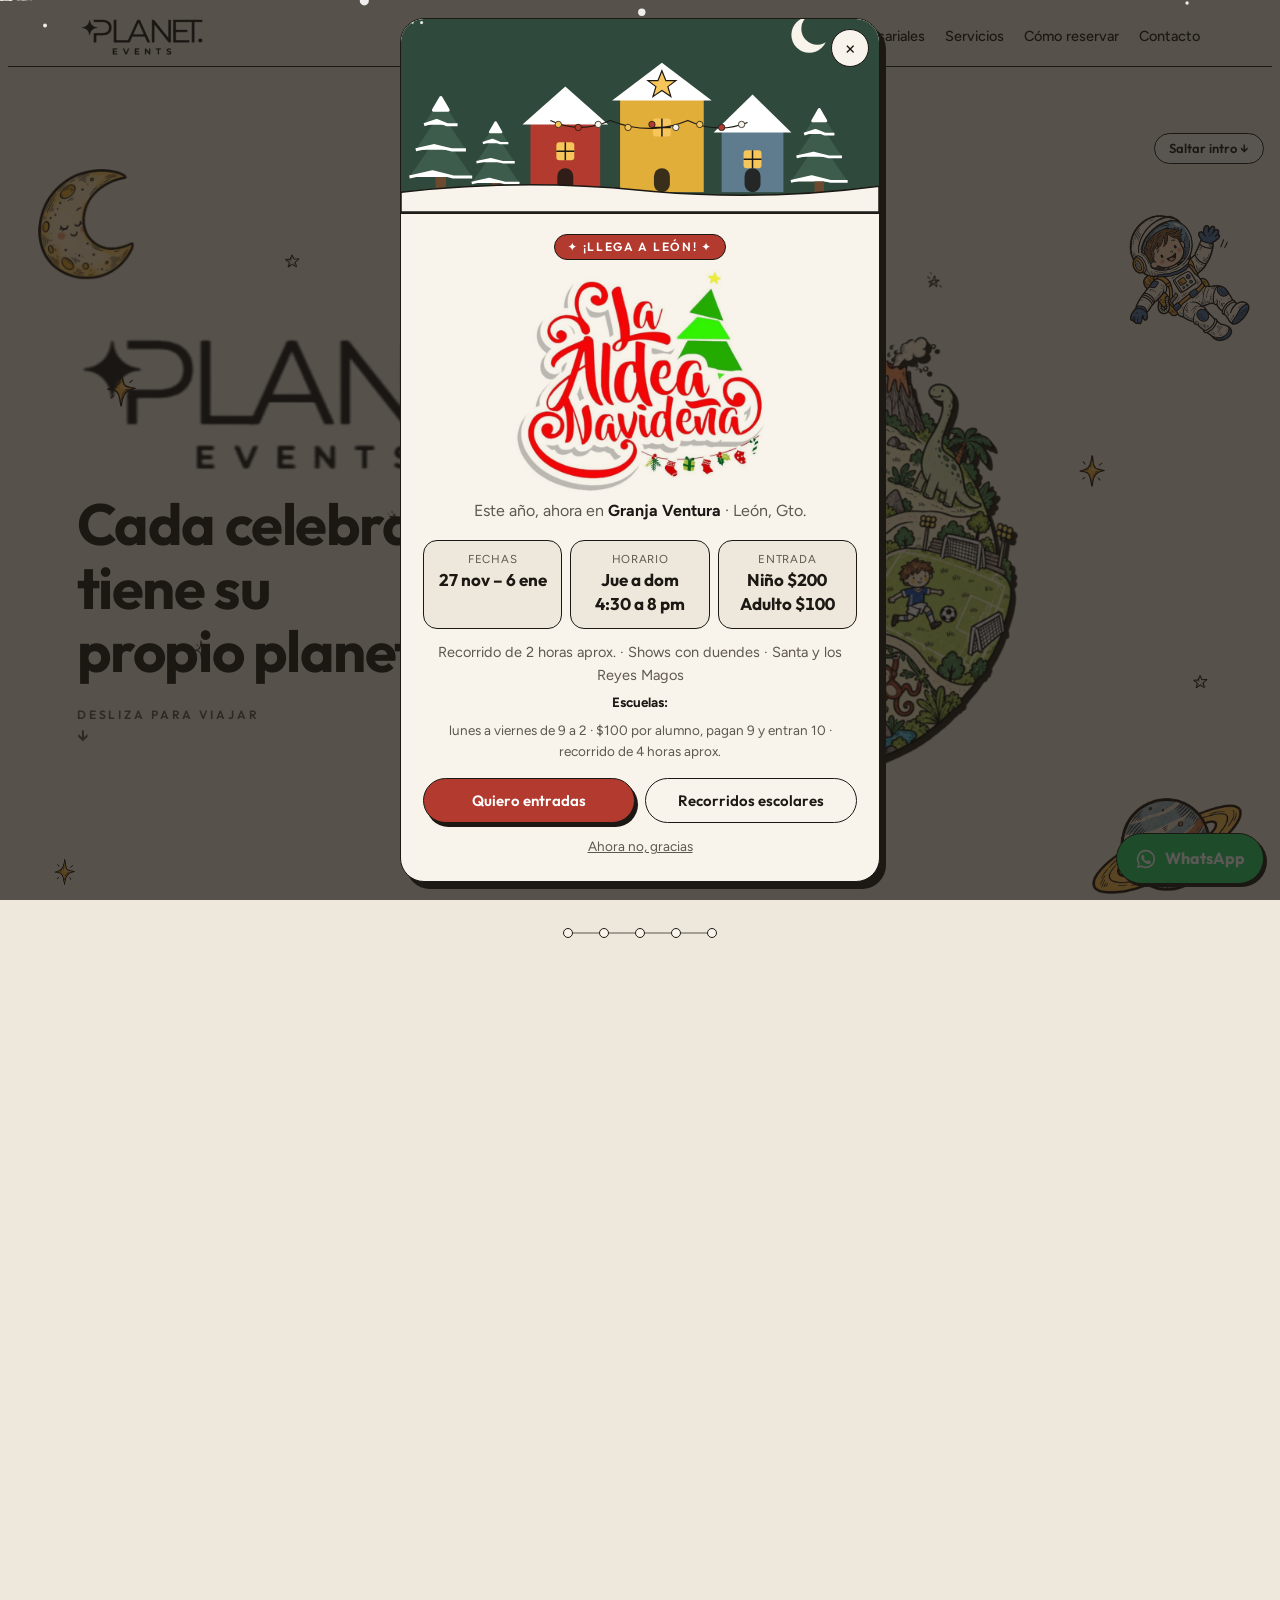
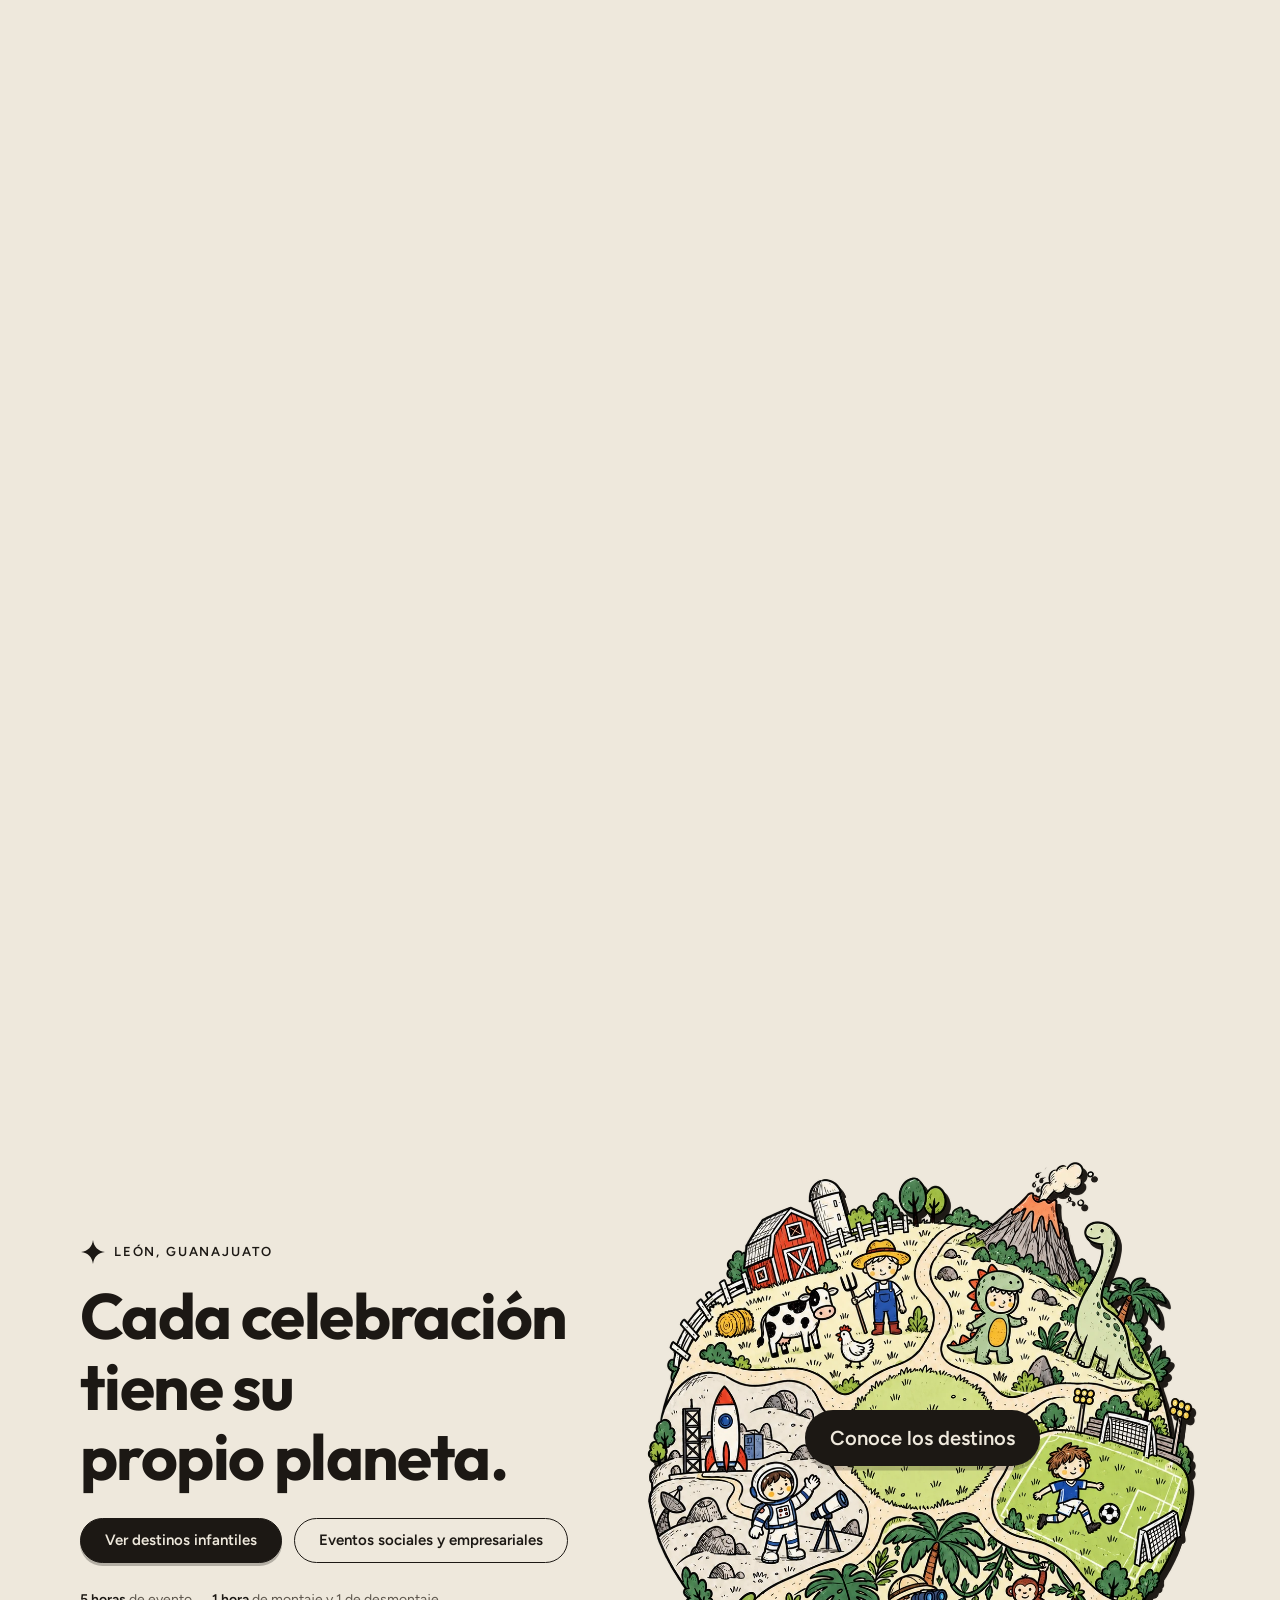
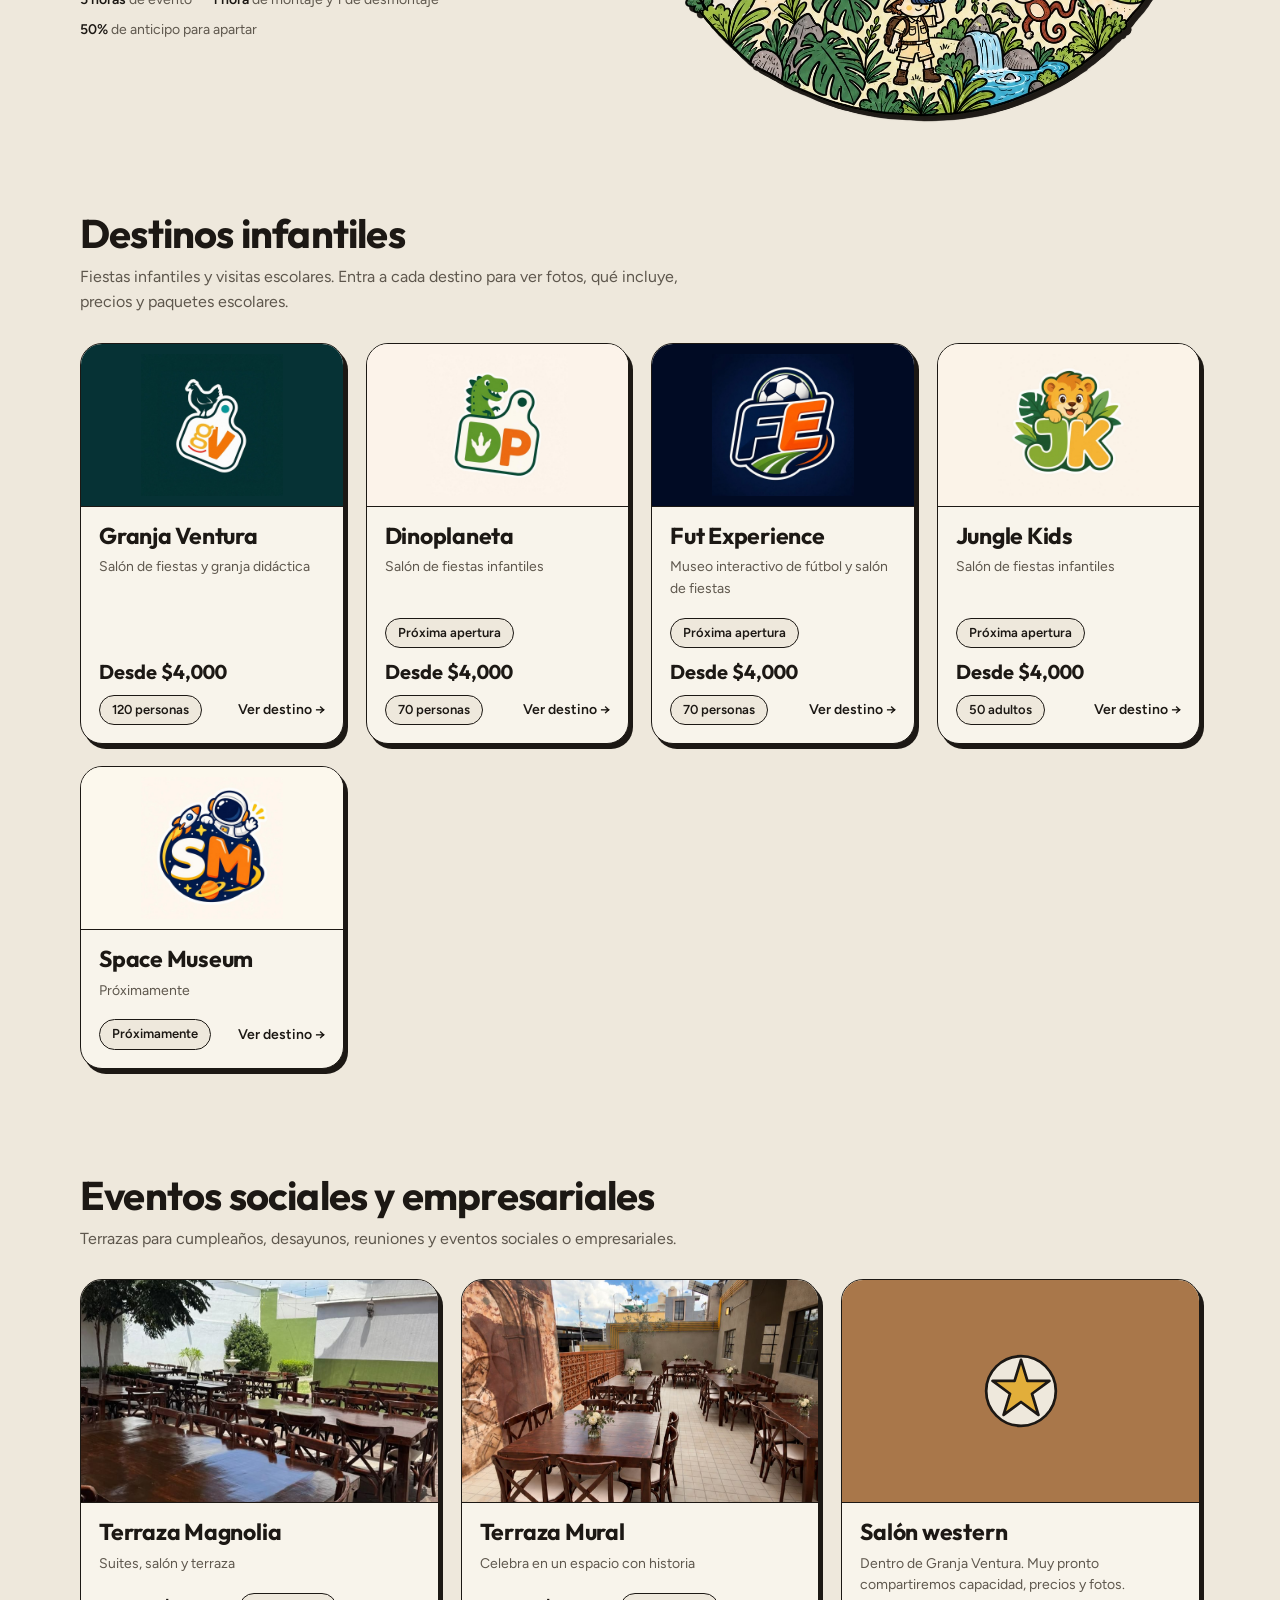
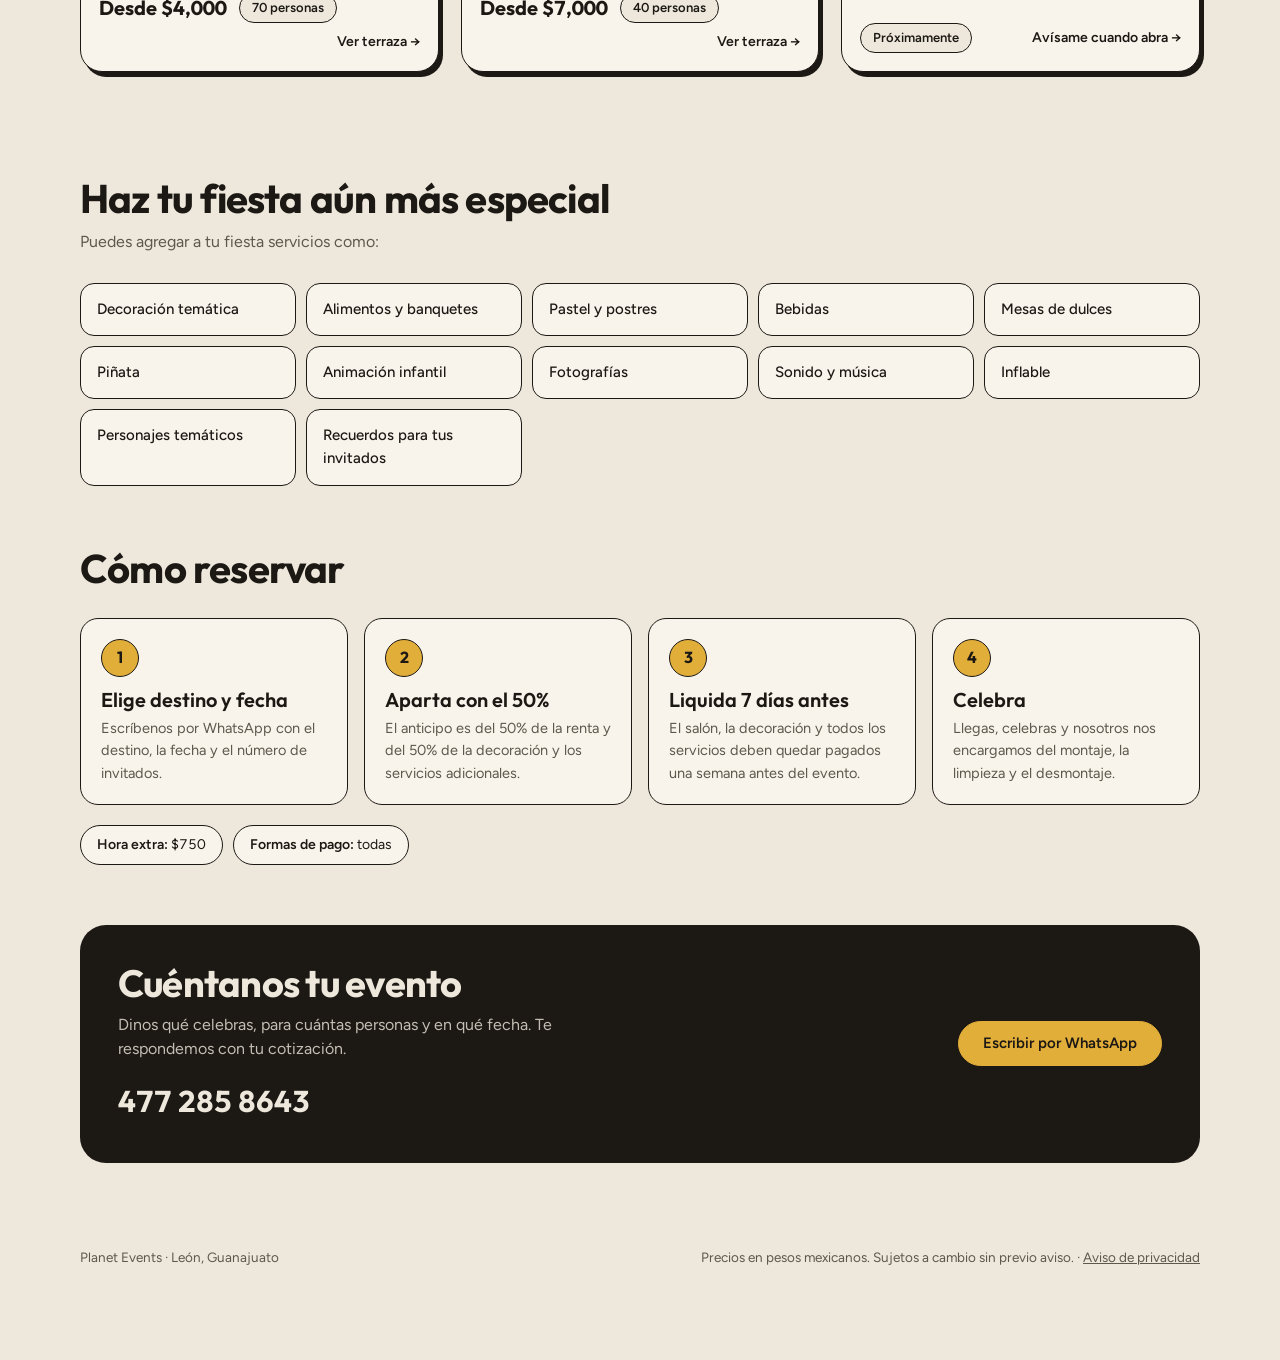
==== index.html @ 9b722d29 "Aldea Navideña: horario y precios para público en general (jue a dom 4:30 a 8 pm, niño $200, adulto " ====
<!doctype html>
<html lang="es">
<head>
<meta charset="utf-8">
<meta name="viewport" content="width=device-width, initial-scale=1">
<meta name="description" content="Salones de fiestas infantiles, granja didáctica y visitas escolares en León, Guanajuato. Granja Ventura y terrazas para eventos. Cotiza por WhatsApp.">
<title>Planet Events León | Fiestas infantiles, granja y visitas escolares</title>
<link rel="canonical" href="https://planeteventsleon.com/">
<link rel="icon" href="/assets/logos/gv-icon.jpg">
<meta property="og:type" content="website">
<meta property="og:title" content="Planet Events León | Fiestas infantiles y visitas escolares">
<meta property="og:description" content="Salones de fiestas infantiles, granja didáctica y terrazas para eventos en León, Guanajuato.">
<meta property="og:image" content="https://planeteventsleon.com/assets/planeta.jpg">
<meta property="og:url" content="https://planeteventsleon.com/">
<meta name="claude:viewport-fit-sides" content="cover">
<link rel="preconnect" href="https://fonts.googleapis.com">
<link rel="preconnect" href="https://fonts.gstatic.com" crossorigin>
<link rel="stylesheet" href="https://fonts.googleapis.com/css2?family=Outfit:wght@500;600;700&family=Figtree:wght@400;500;600&display=swap">
<link rel="stylesheet" href="/assets/sitio.css">
<link rel="stylesheet" href="/assets/aldea.css?v=20261109">
<link rel="stylesheet" href="/assets/intro.css">
<link rel="preload" as="image" href="/assets/intro/planeta.webp">

</head>
<body>
<header class="top">
  <div class="wrap top-in">
    <a class="brand" href="#inicio" aria-label="Planet Events, inicio"><img src="assets/logo.png" alt="Planet Events"></a>
    <nav aria-label="Secciones">
      <a href="#inicio">Inicio</a>
      <a href="#infantiles">Destinos infantiles</a>
      <a href="#adultos">Eventos sociales y empresariales</a>
      <a href="#servicios">Servicios</a>
      <a href="#reservar">Cómo reservar</a>
      <a href="#contacto">Contacto</a>
    </nav>
  </div>
</header>

<!-- ============ INICIO ============ -->
<div id="home" class="wrap">
  <!-- Intro animada (se arma con assets/intro.js) -->
  <section class="pintro" id="pintro" aria-label="Destinos de Planet Events"></section>

  <div class="hero" id="inicio">
    <div>
      <p class="eyebrow">
        <svg class="spark" viewBox="0 0 24 24" aria-hidden="true"><path d="M12 1 C12.9 7.5 16.5 11.1 23 12 C16.5 12.9 12.9 16.5 12 23 C11.1 16.5 7.5 12.9 1 12 C7.5 11.1 11.1 7.5 12 1Z" style="fill:var(--ink)"/></svg>
        León, Guanajuato
      </p>
      <h1>Cada celebración tiene su propio planeta.</h1>
      <div class="cta">
        <a class="btn btn-main" href="#infantiles">Ver destinos infantiles</a>
        <a class="btn btn-ghost" href="#adultos">Eventos sociales y empresariales</a>
      </div>
      <p class="facts"><span><b>5 horas</b> de evento</span><span><b>1 hora</b> de montaje y 1 de desmontaje</span><span><b>50%</b> de anticipo para apartar</span></p>
    </div>
    <div class="art">
      <img class="art-nueva" src="assets/intro/planeta.webp" alt="Planeta ilustrado con granja, dinosaurios, fútbol, selva y espacio" width="1100" height="1096">
      <a class="go go-nueva" href="#infantiles">Conoce los destinos</a>
    </div>
  </div>

  <section id="infantiles" aria-labelledby="t-inf">
    <div class="sec-head">
      <h2 id="t-inf">Destinos infantiles</h2>
      <p>Fiestas infantiles y visitas escolares. Entra a cada destino para ver fotos, qué incluye, precios y paquetes escolares.</p>
    </div>
    <div class="grid" id="dest-grid"></div>
  </section>

  <section id="adultos" aria-labelledby="t-ad">
    <div class="sec-head">
      <h2 id="t-ad">Eventos sociales y empresariales</h2>
      <p>Terrazas para cumpleaños, desayunos, reuniones y eventos sociales o empresariales.</p>
    </div>
    <div class="grid" id="ad-grid"></div>
  </section>

  <section id="servicios" aria-labelledby="t-svc">
    <div class="sec-head">
      <h2 id="t-svc">Haz tu fiesta aún más especial</h2>
      <p>Puedes agregar a tu fiesta servicios como:</p>
    </div>
    <ul class="svc" id="svc-list"></ul>
  </section>

  <section id="reservar" aria-labelledby="t-res" style="padding-top:8px">
    <div class="sec-head">
      <h2 id="t-res">Cómo reservar</h2>
    </div>
    <ol class="steps">
      <li><h3>Elige destino y fecha</h3><p>Escríbenos por WhatsApp con el destino, la fecha y el número de invitados.</p></li>
      <li><h3>Aparta con el 50%</h3><p>El anticipo es del 50% de la renta y del 50% de la decoración y los servicios adicionales.</p></li>
      <li><h3>Liquida 7 días antes</h3><p>El salón, la decoración y todos los servicios deben quedar pagados una semana antes del evento.</p></li>
      <li><h3>Celebra</h3><p>Llegas, celebras y nosotros nos encargamos del montaje, la limpieza y el desmontaje.</p></li>
    </ol>
    <div class="rules">
      <span><b>Hora extra:</b> <span class="num" id="hx">$750</span></span>
      <span><b>Formas de pago:</b> todas</span>
    </div>
  </section>

  <section id="contacto" aria-labelledby="t-con" style="padding-top:8px">
    <div class="contact">
      <div>
        <h2 id="t-con">Cuéntanos tu evento</h2>
        <p>Dinos qué celebras, para cuántas personas y en qué fecha. Te respondemos con tu cotización.</p>
        <a class="num-big num" id="phone-text" href="tel:+524772858643" style="display:block;color:inherit;text-decoration:none">477 285 8643</a>
      </div>
      <a class="btn" id="contact-wa" href="#contacto">Escribir por WhatsApp</a>
    </div>
  </section>
</div>

<!-- ============ PÁGINA DE DESTINO ============ -->
<div id="detail" class="wrap" hidden></div>

<footer class="wrap">
  <span>Planet Events · León, Guanajuato</span>
  <span>Precios en pesos mexicanos. Sujetos a cambio sin previo aviso. · <a href="/aviso-de-privacidad/" style="color:inherit">Aviso de privacidad</a></span>
</footer>

<script src="/assets/medicion.js?v=20261108"></script>
<script src="/assets/sitio.js"></script>
<script src="/assets/aldea.js?v=20261109"></script>
<script src="/assets/intro.js"></script>

</body>
</html>
---- assets/sitio.css ----
/* Layout: papel crema con línea negra a mano. Inicio con planeta ilustrado y tarjetas de destinos infantiles;
     cada destino abre su propia página con galería, características, precios y visitas escolares. Sección para adultos con Terraza Magnolia y Terraza Mural (datos de grupojegar.com/terrazas).
     Una sola apariencia clara a propósito: la ilustración y el logo son tinta sobre papel. */
  :root {
    --bg: #EEE8DC;
    --paper: #F8F4EB;
    --band: #E6DFCF;
    --ink: #1C1814;
    --muted: #5E574D;
    --line: #CBC1AD;
    --mustard: #E2AE3A;
    --c-gv: #E2AE3A;
    --c-dino: #7F9479;
    --c-fe: #5F7C8F;
    --c-jk: #9A4A40;
    --c-west: #A9774A;
    --c-tm: #C98BA0;
    --c-tmu: #6E8B8B;
    --c-sm: #E58A3C;
    --font-display: "Outfit", "Trebuchet MS", system-ui, sans-serif;
    --font-body: "Figtree", system-ui, -apple-system, "Segoe UI", sans-serif;
    color-scheme: light;
  }

  * { box-sizing: border-box; }
  html { scroll-behavior: smooth; }
  body {
    background: var(--bg); color: var(--ink);
    font-family: var(--font-body); font-size: 16px; line-height: 1.55;
    padding-left: max(16px, env(safe-area-inset-left, 0px));
    padding-right: max(16px, env(safe-area-inset-right, 0px));
    padding-block: 0;
  }
  h1, h2, h3 { font-family: var(--font-display); line-height: 1.1; margin: 0; text-wrap: balance; }
  p { margin: 0; }
  a { color: inherit; }
  button { font: inherit; color: inherit; }
  :focus-visible { outline: 3px solid var(--ink); outline-offset: 3px; border-radius: 8px; }
  .wrap { max-width: 1120px; margin: 0 auto; }
  .num { font-variant-numeric: tabular-nums; }
  [id] { scroll-margin-top: 72px; }

  body::before { content: ""; position: fixed; inset: 0 0 auto; height: env(safe-area-inset-top, 0px); z-index: 30; background: var(--bg); }
  header.top {
    position: sticky; top: env(safe-area-inset-top, 0px); z-index: 20;
    background: color-mix(in srgb, var(--bg) 92%, transparent);
    backdrop-filter: blur(8px);
    border-bottom: 1.5px solid var(--ink);
    margin-inline: calc(-1 * max(16px, env(safe-area-inset-left, 0px)));
    padding-inline: max(16px, env(safe-area-inset-left, 0px));
  }
  .top-in { display: flex; align-items: center; gap: 8px 24px; flex-wrap: wrap; padding-block: 10px; }
  .brand { display: block; line-height: 0; }
  .brand img { height: 38px; width: auto; display: block; }
  nav { display: flex; gap: 4px 20px; flex-wrap: wrap; margin-left: auto; font-size: 14.5px; font-weight: 500; }
  nav a { text-decoration: none; padding: 4px 0; border-bottom: 2px solid transparent; }
  nav a:hover { border-bottom-color: var(--ink); }

  .btn {
    display: inline-flex; align-items: center; justify-content: center; gap: 8px; text-decoration: none; cursor: pointer;
    font: 600 15px/1 var(--font-body); padding: 14px 24px; border-radius: 999px; border: 1.5px solid var(--ink);
  }
  .btn-main { background: var(--ink); color: var(--bg); box-shadow: 0 3px 0 rgba(28, 24, 20, 0.28); }
  .btn-main:hover { transform: translateY(-1px); }
  .btn-ghost { background: transparent; color: var(--ink); }
  .btn-ghost:hover { background: var(--paper); }

  .hero { display: grid; grid-template-columns: 0.95fr 1.05fr; gap: 32px; align-items: center; padding-block: 44px 40px; }
  .spark { width: 26px; height: 26px; flex: none; }
  .eyebrow { font-size: 13px; font-weight: 600; letter-spacing: 0.14em; text-transform: uppercase; margin-bottom: 16px; display: flex; align-items: center; gap: 8px; }
  .hero h1 { font-size: clamp(38px, 6vw, 64px); font-weight: 700; letter-spacing: -0.025em; }
  .hero p.lead { margin-top: 18px; max-width: 44ch; font-size: 18px; color: var(--muted); }
  .hero .cta { margin-top: 26px; display: flex; gap: 12px; flex-wrap: wrap; }
  .hero .facts { margin-top: 26px; display: flex; gap: 8px 20px; flex-wrap: wrap; font-size: 14px; color: var(--muted); }
  .hero .facts b { color: var(--ink); font-weight: 600; }

  .art { position: relative; container-type: inline-size; max-width: 560px; justify-self: center; width: 100%; }
  .art img { display: block; width: 100%; height: auto; border-radius: 24px; }
  /* El botón cubre el que viene dibujado en la ilustración original */
  .art .go {
    position: absolute; left: 31.6%; top: 44%; width: 37.6%; height: 13.8%;
    display: flex; align-items: center; justify-content: center;
    background: var(--ink); color: var(--bg); border-radius: 999px; text-decoration: none;
    font: 600 3.6cqw/1 var(--font-body); box-shadow: 0 0.8cqw 0 rgba(28, 24, 20, 0.22);
  }
  .art .go:hover { transform: translateY(-1px); }

  section { padding-block: 52px; }
  .sec-head { max-width: 62ch; margin-bottom: 28px; }
  .sec-head h2 { font-size: clamp(28px, 4vw, 40px); font-weight: 700; letter-spacing: -0.02em; }
  .sec-head p { margin-top: 10px; color: var(--muted); }

  /* Tarjetas de destinos */
  .grid { display: grid; grid-template-columns: repeat(auto-fit, minmax(min(100%, 250px), 1fr)); gap: 22px; }
  .dcard { background: var(--paper); border: 1.5px solid var(--ink); border-radius: 22px; overflow: hidden; display: flex; flex-direction: column; min-width: 0; box-shadow: 4px 5px 0 var(--ink); text-decoration: none; transition: transform .15s ease, box-shadow .15s ease; }
  .dcard:hover { transform: translate(-2px, -2px); box-shadow: 6px 7px 0 var(--ink); }
  .dcard .pic { aspect-ratio: 16 / 10; background: color-mix(in srgb, var(--c) 30%, var(--paper)); border-bottom: 1.5px solid var(--ink); overflow: hidden; }
  .dcard .pic img { width: 100%; height: 100%; display: block; object-fit: cover; }
  .dcard .pic.logo { position: relative; }
  .dcard .pic.logo img { position: absolute; inset: 10px; width: calc(100% - 20px); height: calc(100% - 20px); object-fit: contain; }
  .banner { margin-top: 18px; border: 1.5px solid var(--ink); border-radius: 24px; overflow: hidden; box-shadow: 4px 5px 0 var(--ink); aspect-ratio: 21 / 8; background: var(--band); }
  .banner img { width: 100%; height: 100%; object-fit: cover; display: block; }
  .titlerow { display: flex; align-items: center; gap: 16px; }
  .titlerow .lg { width: 84px; height: 84px; border-radius: 20px; border: 1.5px solid var(--ink); overflow: hidden; flex: none; }
  .titlerow .lg img { width: 100%; height: 100%; object-fit: cover; display: block; }
  .detail-top.two { grid-template-columns: 1fr 1fr; }
  @media (max-width: 700px) { .detail-top.two { grid-template-columns: 1fr; } }
  .titlerow .lg.ini { display: grid; place-items: center; font-family: var(--font-display); font-size: 30px; font-weight: 700; color: var(--ink); }
  .dcard .pic.west { display: grid; place-items: center; background: var(--c-west); }
  .dcard .pic.west svg { width: 110px; height: auto; }
  .banq { margin-bottom: 40px; }
  .banq h2 { font-size: clamp(26px, 3.6vw, 34px); font-weight: 700; letter-spacing: -0.02em; }
  .banq .lema { margin-top: 6px; color: var(--muted); }
  .banq ul { list-style: none; margin: 8px 0 0; padding: 0; font-size: 14px; display: grid; gap: 3px; }
  .dcard .in { padding: 16px 18px 18px; display: flex; flex-direction: column; gap: 8px; flex: 1; }
  .dcard h3 { font-size: 23px; font-weight: 700; letter-spacing: -0.01em; }
  .dcard .tag { font-size: 14px; color: var(--muted); }
  .dcard .meta { display: flex; gap: 8px 12px; align-items: center; flex-wrap: wrap; margin-top: auto; padding-top: 10px; font-size: 14px; }
  .dcard .from { font-family: var(--font-display); font-weight: 700; font-size: 20px; }
  .dcard .more { font-weight: 600; font-size: 14px; margin-left: auto; }
  .aviso { display: inline-block; margin-top: 16px; padding: 10px 16px; border: 1.5px solid var(--ink); border-radius: 14px; background: var(--mustard); font-weight: 700; font-size: 15px; }
  .chip { display: inline-block; font-size: 13px; font-weight: 600; padding: 4px 12px; border-radius: 999px; border: 1.5px solid var(--ink); background: var(--bg); }

  /* Adultos */
  .adult { display: grid; grid-template-columns: 0.8fr 1.2fr; border: 1.5px solid var(--ink); border-radius: 26px; overflow: hidden; background: var(--paper); box-shadow: 4px 5px 0 var(--ink); }
  .adult .side { background: var(--c-west); border-right: 1.5px solid var(--ink); display: grid; place-items: center; padding: 32px; min-height: 220px; }
  .adult .side svg { width: min(180px, 60%); height: auto; }
  .adult .txt { padding: 30px; display: flex; flex-direction: column; gap: 14px; align-items: flex-start; }
  .adult h3 { font-size: 30px; font-weight: 700; letter-spacing: -0.015em; }
  .adult p { color: var(--muted); max-width: 52ch; }

  .svc { display: grid; grid-template-columns: repeat(auto-fit, minmax(190px, 1fr)); gap: 10px; list-style: none; margin: 0; padding: 0; }
  .svc li { background: var(--paper); border: 1.5px solid var(--ink); border-radius: 14px; padding: 14px 16px; font-weight: 500; font-size: 15px; }

  .steps { display: grid; grid-template-columns: repeat(auto-fit, minmax(min(100%, 230px), 1fr)); gap: 16px; counter-reset: s; list-style: none; margin: 0; padding: 0; }
  .steps li { counter-increment: s; background: var(--paper); border: 1.5px solid var(--ink); border-radius: 18px; padding: 20px; }
  .steps li::before { content: counter(s); display: grid; place-items: center; width: 36px; height: 36px; border-radius: 50%; background: var(--mustard); border: 1.5px solid var(--ink); font-family: var(--font-display); font-weight: 700; margin-bottom: 12px; }
  .steps h3 { font-size: 20px; font-weight: 600; margin-bottom: 6px; }
  .steps p { font-size: 14.5px; color: var(--muted); }
  .rules { margin-top: 20px; display: flex; gap: 10px; flex-wrap: wrap; }
  .rules > span { font-size: 14px; background: var(--paper); border: 1.5px solid var(--ink); border-radius: 999px; padding: 8px 16px; }
  .rules b { font-weight: 600; }

  .contact { display: grid; grid-template-columns: 1fr auto; gap: 24px; align-items: center; background: var(--ink); color: var(--bg); border-radius: 26px; padding: 38px; }
  .contact h2 { font-size: clamp(26px, 4vw, 38px); font-weight: 700; letter-spacing: -0.02em; }
  .contact p { margin-top: 8px; opacity: 0.8; max-width: 46ch; }
  .contact .num-big { font-family: var(--font-display); font-size: 30px; font-weight: 700; margin-top: 16px; opacity: 1; user-select: all; }
  .contact .btn { background: var(--mustard); color: var(--ink); border-color: var(--mustard); }
  footer { padding-block: 32px 40px; font-size: 13.5px; color: var(--muted); display: flex; gap: 8px 24px; flex-wrap: wrap; justify-content: space-between; }

  /* Página de destino */
  .back { display: inline-flex; align-items: center; gap: 8px; margin-top: 26px; font-weight: 600; font-size: 15px; text-decoration: none; border-bottom: 2px solid var(--ink); padding-bottom: 2px; }
  .detail-top { display: grid; grid-template-columns: 1.15fr 0.85fr; gap: 32px; padding-block: 24px 40px; align-items: start; }
  .gal { min-width: 0; }
  .gal .main { aspect-ratio: 16 / 9; background: color-mix(in srgb, var(--c) 30%, var(--paper)); border: 1.5px solid var(--ink); border-radius: 22px; overflow: hidden; box-shadow: 4px 5px 0 var(--ink); position: relative; }
  .gal .main img { width: 100%; height: 100%; display: block; object-fit: contain; }
  .gal .nav-btn { position: absolute; top: 50%; transform: translateY(-50%); width: 42px; height: 42px; border-radius: 50%; border: 1.5px solid var(--ink); background: var(--bg); cursor: pointer; display: grid; place-items: center; font-size: 20px; line-height: 1; }
  .gal .nav-btn:hover { background: var(--paper); }
  .gal .prev { left: 12px; }
  .gal .next { right: 12px; }
  .gal .count { position: absolute; right: 12px; bottom: 12px; background: var(--ink); color: var(--bg); font-size: 12.5px; padding: 3px 10px; border-radius: 999px; }
  .thumbs { display: grid; grid-template-columns: repeat(auto-fill, minmax(86px, 1fr)); gap: 10px; margin-top: 18px; }
  .thumbs button { padding: 0; border: 2px solid var(--line); border-radius: 12px; overflow: hidden; background: var(--paper); cursor: pointer; aspect-ratio: 16 / 10; }
  .thumbs button img { width: 100%; height: 100%; object-fit: cover; display: block; }
  .thumbs button[aria-current="true"] { border-color: var(--ink); }
  .ph { width: 100%; height: 100%; display: grid; place-items: center; text-align: center; padding: 10px; background: repeating-linear-gradient(135deg, color-mix(in srgb, var(--c, var(--line)) 22%, var(--paper)) 0 14px, color-mix(in srgb, var(--c, var(--line)) 12%, var(--paper)) 14px 28px); font-family: var(--font-display); font-weight: 600; color: var(--ink); }
  .ph span { background: var(--paper); border: 1.5px dashed var(--ink); border-radius: 999px; padding: 6px 14px; font-size: 14px; }
  .thumbs.ph-row .ph { aspect-ratio: 16 / 10; height: auto; border: 2px solid var(--line); border-radius: 12px; overflow: hidden; }
  .thumbs.ph-row .ph span { font-size: 11px; padding: 3px 8px; }
  .pk.dest .pr { font-size: 22px; }
  .info h1 { font-size: clamp(32px, 4.4vw, 48px); font-weight: 700; letter-spacing: -0.02em; }
  .info .tag { color: var(--muted); margin-top: 6px; font-size: 17px; }
  .info .desc { margin-top: 16px; }
  .info .chips { margin-top: 16px; display: flex; gap: 8px; flex-wrap: wrap; }
  .box { background: var(--paper); border: 1.5px solid var(--ink); border-radius: 20px; padding: 20px; margin-top: 22px; }
  .box h2 { font-size: 20px; font-weight: 600; margin-bottom: 8px; }
  .price-row { display: flex; justify-content: space-between; align-items: baseline; gap: 12px; padding: 10px 0; border-top: 1px dashed var(--line); }
  .price-row:first-of-type { border-top: 0; }
  .price-row span { color: var(--muted); font-size: 15px; }
  .price-row strong { font-family: var(--font-display); font-size: 28px; font-weight: 700; letter-spacing: -0.01em; }
  .incl { list-style: none; margin: 0; padding: 0; display: grid; gap: 7px; font-size: 15px; }
  .incl li { padding-left: 24px; position: relative; }
  .incl li::before { content: ""; position: absolute; left: 3px; top: 0.5em; width: 10px; height: 5px; border-left: 2px solid var(--ink); border-bottom: 2px solid var(--ink); transform: rotate(-45deg); }
  .note { font-size: 14px; color: var(--muted); margin-top: 10px; }
  .box .btn { width: 100%; margin-top: 16px; }

  :root { --tl-1: #F2E6CB; --tl-2: #F3D77E; --tl-3: #CFDDB8; --tl-4: #F0C9BE; }
  .mapa { margin-bottom: 20px; }
  .mapa h2 { font-size: clamp(26px, 3.6vw, 34px); font-weight: 700; letter-spacing: -0.02em; }
  .mapa .lema { margin-top: 6px; color: var(--muted); }
  .mapbox { margin-top: 16px; border: 1.5px solid var(--ink); border-radius: 22px; overflow: hidden; box-shadow: 4px 5px 0 var(--ink); aspect-ratio: 16 / 7; min-height: 260px; background: var(--band); }
  .mapbox { width: 100%; max-width: 100%; min-width: 0; }
  @media (max-width: 720px) { .mapbox { aspect-ratio: auto; height: 300px; } }
  .mapbox iframe { width: 100%; height: 100%; border: 0; display: block; }
  .visita { margin-bottom: 40px; }
  .visita h2 { font-size: clamp(26px, 3.6vw, 34px); font-weight: 700; letter-spacing: -0.02em; }
  .visita .lema { margin-top: 6px; color: var(--muted); }
  .talleres { margin-bottom: 40px; }
  .talleres h2 { font-size: clamp(26px, 3.6vw, 34px); font-weight: 700; letter-spacing: -0.02em; }
  .talleres .lema { margin-top: 6px; color: var(--muted); }
  .tl-grid { display: grid; grid-template-columns: repeat(auto-fit, minmax(min(100%, 220px), 1fr)); gap: 18px; margin-top: 20px; }
  .tl { border: 1.5px solid var(--ink); border-radius: 22px; padding: 22px 18px; display: flex; flex-direction: column; align-items: center; text-align: center; gap: 14px; box-shadow: 4px 5px 0 var(--ink); background: var(--bgc); }
  .tl svg { width: 84px; height: 84px; fill: none; stroke: var(--ink); stroke-width: 2.6; stroke-linecap: round; stroke-linejoin: round; }
  .tl h3 { font-size: 19px; font-weight: 600; line-height: 1.2; }
  .tl-badge { margin-top: 18px; display: inline-block; }
  .school { background: var(--band); border: 1.5px solid var(--ink); border-radius: 26px; padding: 30px; }
  .school h2 { font-size: clamp(26px, 3.6vw, 34px); font-weight: 700; letter-spacing: -0.02em; }
  .school .lead { margin-top: 8px; color: var(--muted); max-width: 60ch; }
  .pk { display: grid; grid-template-columns: repeat(auto-fit, minmax(min(100%, 200px), 1fr)); gap: 14px; margin-top: 22px; }
  .pk div { background: var(--paper); border: 1.5px solid var(--ink); border-radius: 18px; padding: 16px 18px; }
  .pk .who { font-size: 13px; font-weight: 600; letter-spacing: 0.06em; text-transform: uppercase; color: var(--muted); }
  .pk .pr { font-family: var(--font-display); font-size: 34px; font-weight: 700; letter-spacing: -0.015em; margin-top: 4px; }
  .pk .pr small { font-family: var(--font-body); font-size: 14px; font-weight: 500; color: var(--muted); }
  .pk .what { font-size: 14px; margin-top: 4px; }
  .quote-box { margin-top: 22px; background: var(--paper); border: 1.5px dashed var(--ink); border-radius: 18px; padding: 18px 20px; }
  .benefits { margin-top: 22px; display: grid; grid-template-columns: repeat(auto-fit, minmax(240px, 1fr)); gap: 8px 24px; }
  .school .how { margin-top: 24px; font-size: 14.5px; color: var(--muted); }
  .school .how b { color: var(--ink); font-weight: 600; }
  .school .btn { margin-top: 18px; }
  .where { padding-block: 40px 20px; }
  .where p { margin-top: 6px; }

  @media (max-width: 820px) {
    .hero { grid-template-columns: 1fr; padding-block: 28px; }
    .art { order: -1; max-width: 420px; }
    .contact { grid-template-columns: 1fr; padding: 26px; }
    .adult { grid-template-columns: 1fr; }
    .adult .side { border-right: 0; border-bottom: 1.5px solid var(--ink); min-height: 160px; }
    .detail-top { grid-template-columns: 1fr; }
    .school { padding: 22px; }
    nav { margin-left: 0; width: 100%; }
  }
  @media (prefers-reduced-motion: reduce) { html { scroll-behavior: auto; } .btn, .art .go, .dcard { transition: none; } }

/* Botón flotante de WhatsApp */
.wa-float { position: fixed; right: 16px; bottom: 16px; z-index: 50; display: inline-flex; align-items: center; gap: 8px;
  padding: 12px 18px; border-radius: 999px; background: #25D366; color: #fff; font-family: "Outfit", sans-serif; font-weight: 700; font-size: 16px;
  text-decoration: none; border: 1.5px solid var(--ink); box-shadow: 3px 3px 0 var(--ink); }
.wa-float svg { width: 22px; height: 22px; fill: #fff; }
.wa-float:active { transform: translate(2px, 2px); box-shadow: 1px 1px 0 var(--ink); }
footer.wrap { padding-bottom: 84px; }

/* En celular: miniaturas en una sola fila deslizable para que el precio y el botón queden más arriba */
@media (max-width: 720px) {
  .thumbs:not(.ph-row) { display: flex; overflow-x: auto; gap: 8px; margin-top: 12px; padding-bottom: 4px; scroll-snap-type: x mandatory; -webkit-overflow-scrolling: touch; }
  .thumbs:not(.ph-row) button { flex: 0 0 78px; scroll-snap-align: start; }
  .detail-top > .gal, .detail-top > .info { min-width: 0; }
  .thumbs:not(.ph-row) { max-width: 100%; }
}

  /* Video del destino (vertical) */
  .gal .main.vid { aspect-ratio: auto; display: flex; justify-content: center; background: var(--ink); }
  .gal .main.vid video { display: block; width: auto; max-width: 100%; height: min(78vh, 760px); object-fit: contain; cursor: pointer; background: var(--ink); }
  .gal .snd { position: absolute; left: 12px; bottom: 12px; border: 1.5px solid var(--ink); background: var(--paper); color: var(--ink); font: 600 13.5px/1 var(--font-display); padding: 9px 14px; border-radius: 999px; cursor: pointer; box-shadow: 2px 3px 0 var(--ink); }
  .gal .snd:hover { background: var(--bg); }
  @media (max-width: 700px) { .gal .main.vid video { width: 100%; height: auto; max-height: 82vh; } }
---- assets/aldea.css ----
/* Pop-up La Aldea Navideña */
.aldea-ov { position: fixed; inset: 0; z-index: 200; display: grid; place-items: center; padding: 16px; background: rgba(28,24,20,.72); opacity: 0; transition: opacity .35s ease; }
.aldea-ov.on { opacity: 1; }
.aldea-ov canvas { position: absolute; inset: 0; width: 100%; height: 100%; pointer-events: none; }
.aldea { position: relative; z-index: 1; width: min(480px, 100%); max-height: calc(100svh - 32px); overflow: auto; background: var(--paper); border: 1.5px solid var(--ink); border-radius: 24px; box-shadow: 6px 7px 0 var(--ink); transform: translateY(18px) rotate(-.6deg); transition: transform .5s cubic-bezier(.2,.8,.3,1.2); }
.aldea-ov.on .aldea { transform: none; }
.aldea .scene { position: relative; background: #2F4A3D; border-bottom: 1.5px solid var(--ink); border-radius: 22px 22px 0 0; overflow: hidden; aspect-ratio: 16 / 8; }
.aldea .scene svg { position: absolute; inset: auto 0 0 0; width: 100%; height: auto; }
.aldea .scene canvas { position: absolute; inset: 0; width: 100%; height: 100%; }
.aldea .x { position: absolute; top: 10px; right: 10px; z-index: 3; width: 38px; height: 38px; border-radius: 50%; border: 1.5px solid var(--ink); background: var(--paper); cursor: pointer; font-size: 20px; line-height: 1; display: grid; place-items: center; }
.aldea .body { padding: 20px 22px 22px; text-align: center; }
.aldea .kicker { display: inline-block; font: 600 12px/1 var(--font-display); letter-spacing: .14em; text-transform: uppercase; background: #B23A2E; color: #fff; border: 1.5px solid var(--ink); border-radius: 999px; padding: 6px 12px; }
.aldea h2 { font-size: clamp(30px, 7vw, 40px); margin-top: 12px; }
.aldea h2 em { font-style: normal; color: #B23A2E; }
.aldea .al-where { margin-top: 6px; color: var(--muted); }
.aldea .al-where b { color: var(--ink); }
.aldea .facts { display: grid; grid-template-columns: repeat(3, 1fr); gap: 8px; margin-top: 16px; }
.aldea .facts div { border: 1.5px solid var(--ink); border-radius: 14px; padding: 10px 6px; background: var(--bg); }
.aldea .facts small { display: block; font-size: 11.5px; color: var(--muted); text-transform: uppercase; letter-spacing: .06em; }
.aldea .facts strong { font: 700 17px/1.2 var(--font-display); }
.aldea .incl { margin-top: 12px; font-size: 14.5px; color: var(--muted); }
.aldea .incl.al-esc { margin-top: 6px; font-size: 13.5px; }
.aldea .incl b { color: var(--ink); }
.aldea .promo { margin-top: 12px; background: #FBEFC9; border: 1.5px dashed var(--ink); border-radius: 12px; padding: 8px 10px; font-size: 14px; }
.aldea .acts { display: flex; gap: 10px; margin-top: 16px; }
.aldea .acts a { flex: 1; text-decoration: none; text-align: center; font: 600 15px/1 var(--font-display); padding: 14px 10px; border-radius: 999px; border: 1.5px solid var(--ink); }
.aldea .acts .main { background: #B23A2E; color: #fff; box-shadow: 3px 4px 0 var(--ink); }
.aldea .acts .sec { background: var(--paper); }
.aldea .later { margin-top: 12px; background: none; border: 0; color: var(--muted); text-decoration: underline; cursor: pointer; font-size: 13.5px; }
@media (max-width: 420px) { .aldea .facts strong { font-size: 15px; } .aldea .acts { flex-direction: column; } }
@media (prefers-reduced-motion: reduce) { .aldea, .aldea-ov { transition: none; } }
.aldea h2 { margin: 12px 0 0 !important; padding: 0 !important; }
.aldea .al-where { margin: 6px 0 0 !important; }
@media (max-width: 480px) { .aldea .scene { aspect-ratio: 16 / 7; } .aldea .body { padding: 16px 16px 18px; } .aldea .facts strong { font-size: 14px; white-space: nowrap; } .aldea .facts div { padding: 9px 4px; } .aldea .incl, .aldea .promo { font-size: 13.5px; } }

.al-sr { position: absolute !important; width: 1px; height: 1px; overflow: hidden; clip: rect(0 0 0 0); white-space: nowrap; }
.aldea .al-logo { display: block; width: min(250px, 66%); height: auto; margin: 10px auto 0; mix-blend-mode: multiply; }
.aldea .scene { aspect-ratio: 16 / 6.5; }
@media (max-width: 480px) { .aldea .scene { aspect-ratio: 16 / 6; } .aldea .al-logo { width: 58%; } }
---- assets/intro.css ----
/* Intro animada del inicio: sistema de planetas que gira con el scroll.
   Todo va con prefijo "pi-" para no chocar con los estilos del sitio. */
body { overflow-x: clip; }
.pintro { position: relative; height: 650svh; margin-inline: calc(50% - 50vw); }
.pi-stage { position: sticky; top: var(--hh, 0px); height: calc(100svh - var(--hh, 0px)); overflow: hidden; background: var(--bg); }

.pi-stars { position: absolute; inset: 0; z-index: 0; }
.pi-stars img { position: absolute; height: auto; animation: pi-tw 2.8s ease-in-out infinite; }
@keyframes pi-tw { 50% { opacity: .3; transform: scale(.82) rotate(14deg); } }
.pi-deco { position: absolute; z-index: 2; height: auto; pointer-events: none; will-change: transform; }
.pi-luna { left: 3%; top: 6%; width: 96px; }
.pi-saturno { right: 3%; bottom: 9%; width: 150px; }
.pi-astro { left: 0; top: 0; width: 150px; }

.pi-sys { position: absolute; left: 62%; top: 52%; width: 0; height: 0; }
.pi-sun { position: absolute; width: var(--sun); height: var(--sun); margin: calc(var(--sun) / -2) 0 0 calc(var(--sun) / -2); z-index: 10; }
.pi-sun > img { position: absolute; inset: 0; width: 100%; height: 100%; object-fit: contain; filter: drop-shadow(4px 5px 0 var(--ink)); will-change: transform; }
.pi-badge { position: absolute; left: 51.5%; top: 49.7%; transform: translate(-50%, -50%); background: var(--paper); border: 1.5px solid var(--ink); border-radius: 999px; padding: 3.2% 4.5%; width: 30%; display: grid; place-items: center; box-shadow: 2px 3px 0 var(--ink); }
.pi-badge img { width: 100%; height: auto; display: block; }
.pi-orbit { position: absolute; border: 1.5px dashed var(--ink); border-radius: 50%; opacity: .45; z-index: 1; }
.pi-pl { position: absolute; width: 140px; height: 140px; margin: -70px 0 0 -70px; border-radius: 50%; border: 1.5px solid var(--ink); overflow: hidden; background: var(--paper); box-shadow: 3px 4px 0 var(--ink); }
.pi-pl img { width: 100%; height: 100%; object-fit: cover; display: block; }
.pi-rocket { position: absolute; width: 74px; height: auto; margin: -37px 0 0 -37px; z-index: 30; will-change: transform; pointer-events: none; }

.pi-head { position: absolute; z-index: 20; top: 0; bottom: 0; left: 6%; width: 44%; display: flex; flex-direction: column; justify-content: center; pointer-events: none; }
.pi-head .pi-logo { display: inline-block; align-self: flex-start; animation: pi-write 2.2s cubic-bezier(.3,.6,.4,1) .25s both; }
.pi-head .pi-logo img { display: block; height: min(16svh, 140px); width: auto; max-width: 86vw; }
.pi-head .pi-title { font-family: var(--font-display); line-height: 1.1; text-wrap: balance; font-size: clamp(30px, 5vw, 58px); font-weight: 700; letter-spacing: -.025em; margin-top: 18px; max-width: 16ch; }
.pi-hint { margin-top: 26px; font: 600 12px/1 var(--font-display); letter-spacing: .24em; text-transform: uppercase; color: var(--muted); display: flex; flex-direction: column; align-items: flex-start; gap: 6px; }
.pi-hint span { display: inline-block; animation: pi-b 1.6s ease-in-out infinite; font-size: 18px; }
.pi-fade { animation: pi-fade .7s ease-out both; }
@keyframes pi-write { from { clip-path: inset(0 100% 0 0); } to { clip-path: inset(0); } }
@keyframes pi-fade { from { opacity: 0; transform: translateY(10px); } to { opacity: 1; transform: none; } }
@keyframes pi-b { 50% { transform: translateY(7px); } }

.pi-card { position: absolute; z-index: 25; left: 6%; top: 50%; width: min(360px, calc(100% - 32px)); background: var(--paper); border: 1.5px solid var(--ink); border-radius: 22px; box-shadow: 5px 6px 0 var(--ink); padding: 18px; opacity: 0; pointer-events: none; transform: translateY(-44%); transition: opacity .35s, transform .45s cubic-bezier(.2,.8,.3,1.2); }
.pi-card.on { opacity: 1; pointer-events: auto; transform: translateY(-50%); }
.pi-card .row { display: flex; gap: 12px; align-items: center; }
.pi-card .lg { width: 64px; height: 64px; flex: 0 0 64px; border-radius: 16px; border: 1.5px solid var(--ink); overflow: hidden; }
.pi-card .lg img { width: 100%; height: 100%; object-fit: cover; display: block; }
.pi-card .k { font: 600 11.5px/1 var(--font-display); letter-spacing: .14em; text-transform: uppercase; color: var(--muted); }
.pi-card h2 { font-size: 26px; margin-top: 4px; }
.pi-card p.t { margin-top: 10px; color: var(--muted); font-size: 15px; }
.pi-card .btn { margin-top: 14px; }

.pi-dots { position: absolute; left: 50%; bottom: 22px; transform: translateX(-50%); z-index: 30; display: flex; align-items: center; }
.pi-dots i { width: 10px; height: 10px; border-radius: 50%; border: 1.5px solid var(--ink); background: var(--paper); transition: background .25s, transform .25s; }
.pi-dots i.on { background: var(--ink); transform: scale(1.25); }
.pi-dots b { width: 26px; height: 1.5px; background: var(--ink); opacity: .35; }
.pi-skip { position: absolute; right: 16px; top: 14px; z-index: 30; background: var(--paper); border: 1.5px solid var(--ink); border-radius: 999px; padding: 8px 14px; font: 600 13px/1 var(--font-display); text-decoration: none; color: var(--ink); }

@media (max-width: 760px) {
  .pi-sys { left: 50%; top: 34%; }
  .pi-head { left: 0; width: 100%; padding: 0 20px 14svh; justify-content: flex-end; align-items: center; text-align: center; }
  .pi-head .pi-logo { align-self: center; }
  .pi-head .pi-logo img { height: 74px; }
  .pi-hint { align-items: center; }
  .pi-card { left: 16px; right: 16px; width: auto; top: auto; bottom: 86px; transform: translateY(20px); }
  .pi-card.on { transform: none; }
  .pi-pl { width: 84px; height: 84px; margin: -42px 0 0 -42px; }
  .pi-rocket { width: 50px; margin: -25px 0 0 -25px; }
  .pi-luna { width: 58px; top: 3%; }
  .pi-saturno { width: 84px; right: 2%; bottom: auto; top: 3%; }
  .pi-astro { width: 84px; }
  .pi-dots { left: 16px; transform: none; bottom: 26px; }
  .pi-dots b { width: 16px; }
}
/* Quien pide menos movimiento ve directo la portada normal */
@media (prefers-reduced-motion: reduce) { .pintro { display: none; } }

/* Ilustración nueva también en la portada normal */
.art img.art-nueva { border-radius: 0; filter: drop-shadow(4px 5px 0 var(--ink)); }
.art .go.go-nueva { left: 30.5%; top: 44.7%; width: 42%; height: 10%; font-size: 3.6cqw; white-space: nowrap; }

/* Al saltar la intro, la portada no queda debajo del menú */
#inicio { scroll-margin-top: calc(var(--hh, 0px) + 8px); }
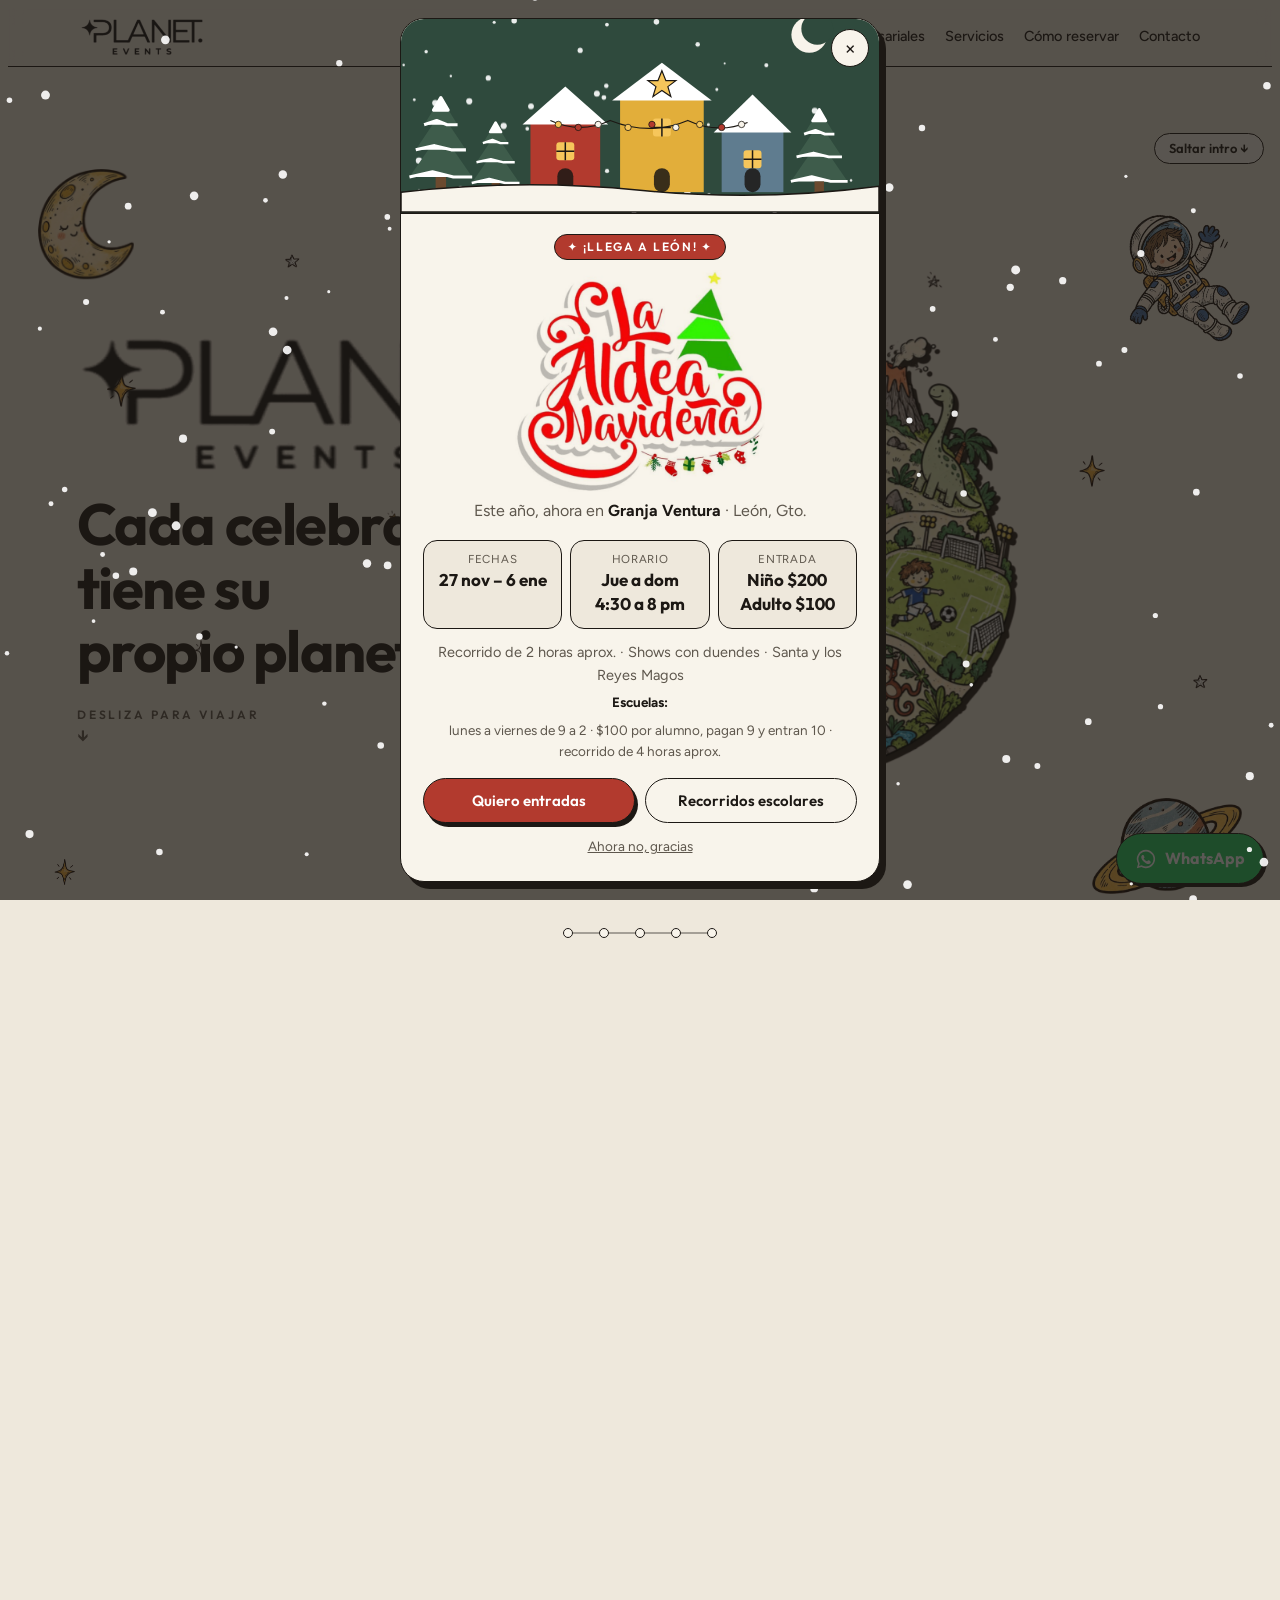
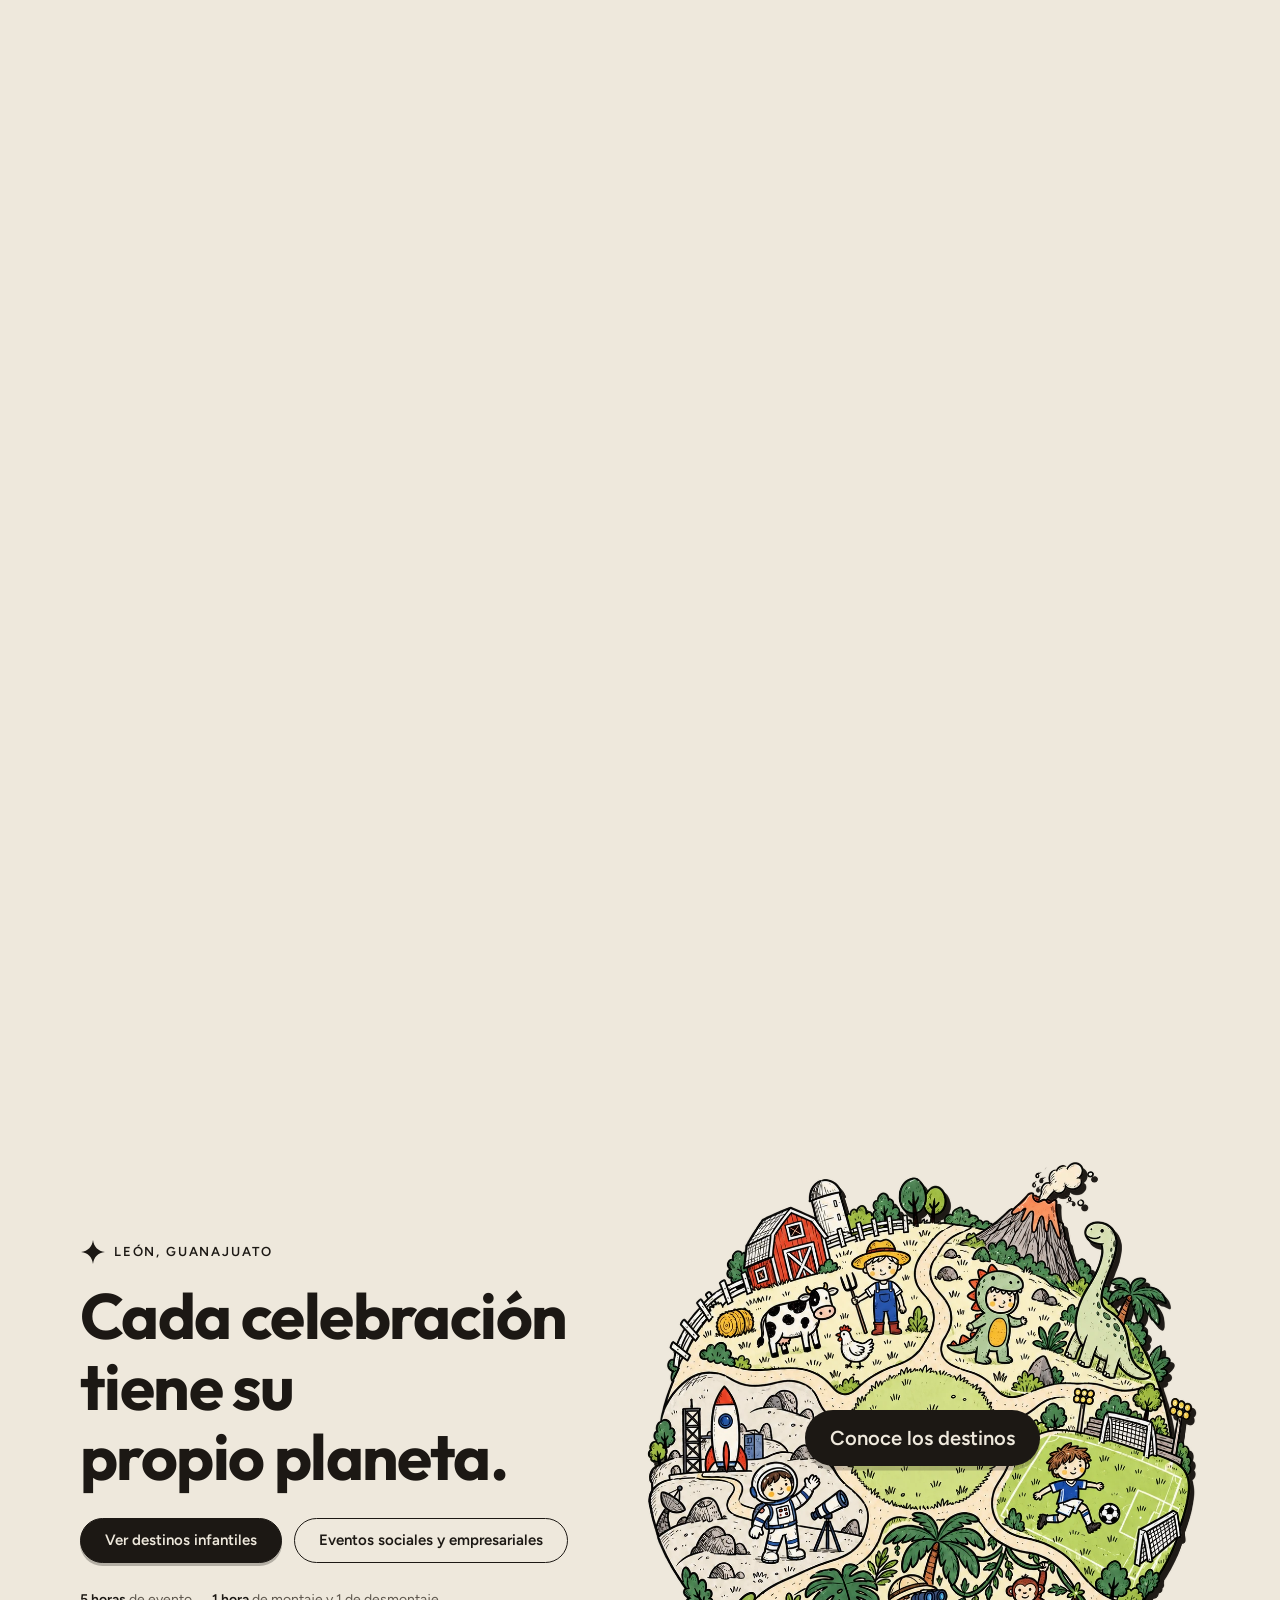
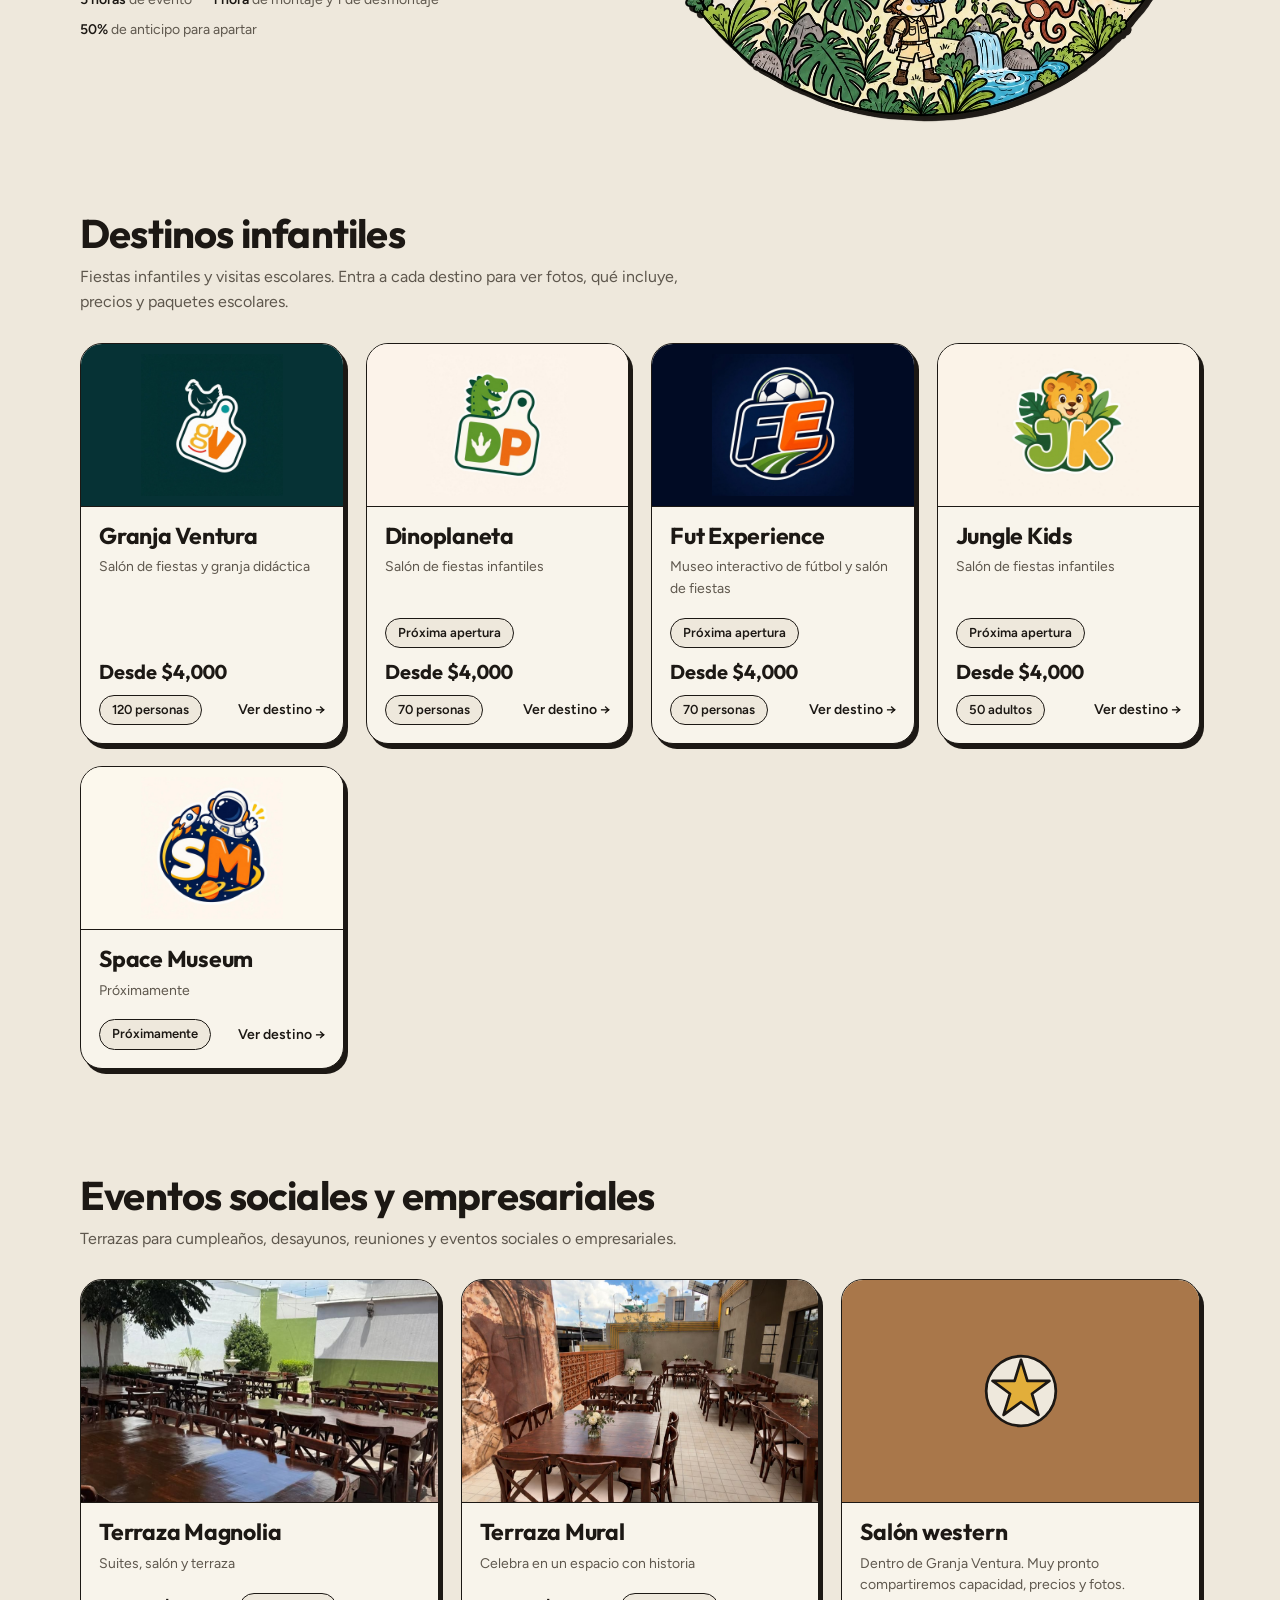
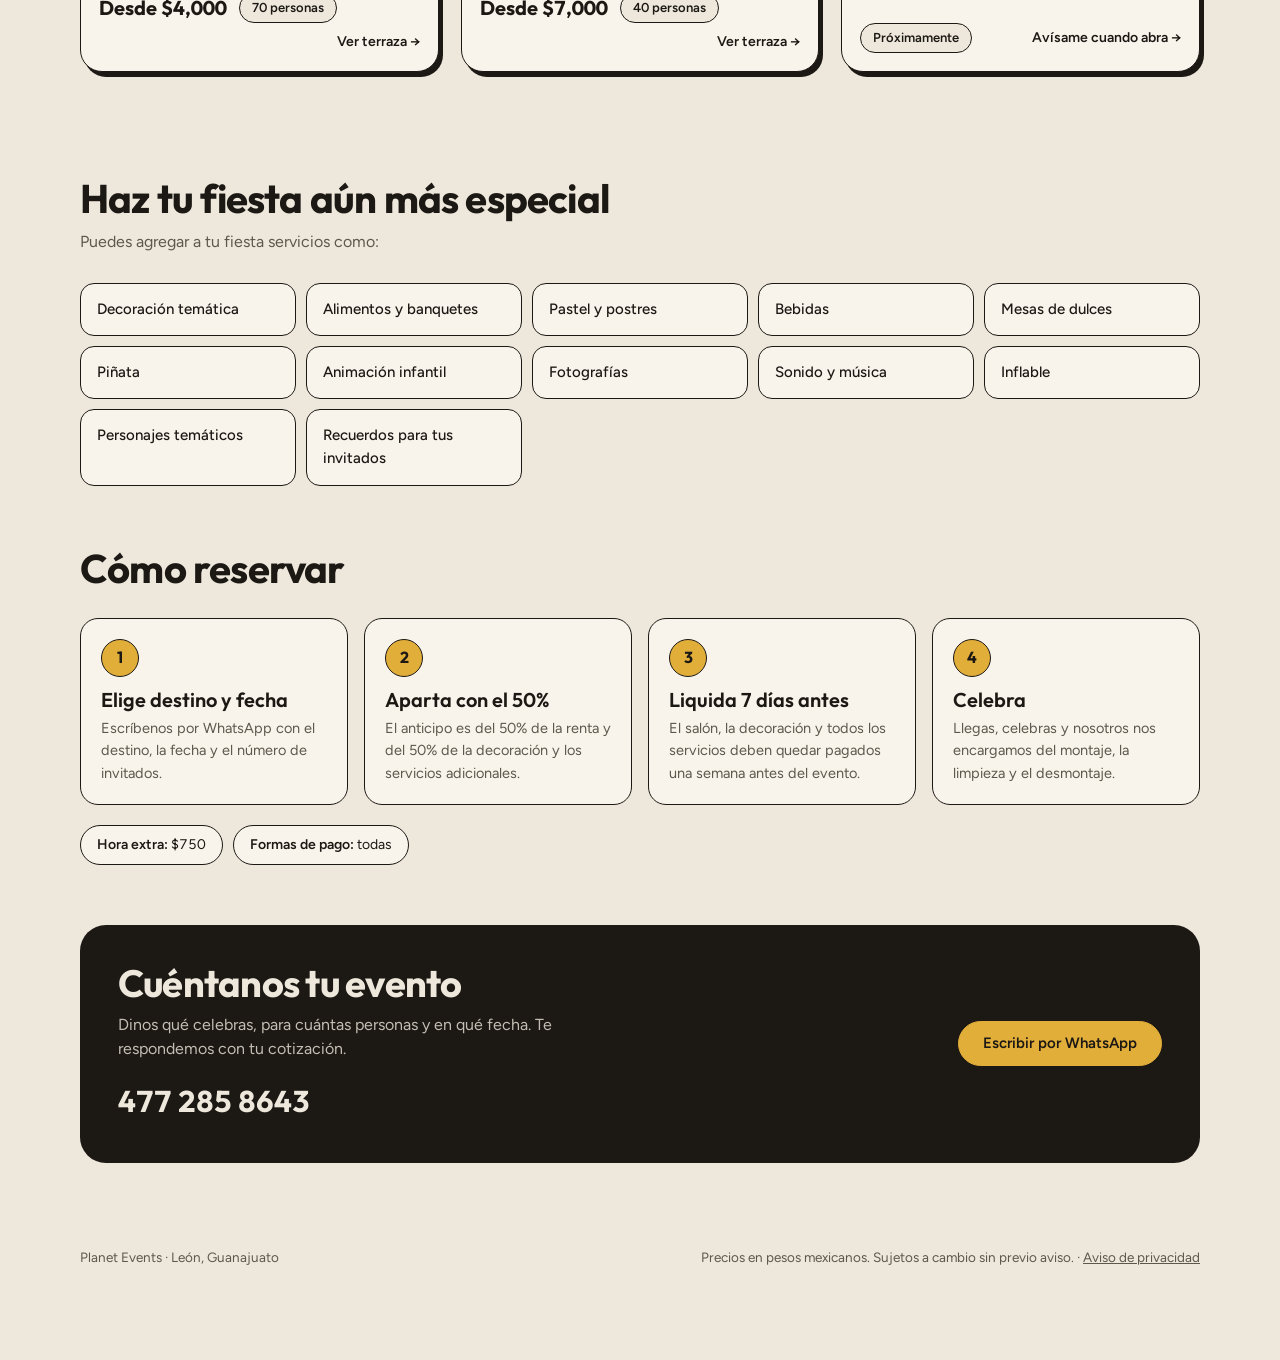
==== commit e47bce15: "Aldea: 'Escuelas:' en la misma línea que su texto Co-Authored-By: Claude Opus 5.5 <noreply@anthropic" ====
--- a/index.html
+++ b/index.html
@@ -17,7 +17,7 @@
 <link rel="preconnect" href="https://fonts.gstatic.com" crossorigin>
 <link rel="stylesheet" href="https://fonts.googleapis.com/css2?family=Outfit:wght@500;600;700&family=Figtree:wght@400;500;600&display=swap">
 <link rel="stylesheet" href="/assets/sitio.css">
-<link rel="stylesheet" href="/assets/aldea.css?v=20261109">
+<link rel="stylesheet" href="/assets/aldea.css?v=20261109b">
 <link rel="stylesheet" href="/assets/intro.css">
 <link rel="preload" as="image" href="/assets/intro/planeta.webp">
 
--- a/assets/aldea.css
+++ b/assets/aldea.css
@@ -20,7 +20,7 @@
 .aldea .facts strong { font: 700 17px/1.2 var(--font-display); }
 .aldea .incl { margin-top: 12px; font-size: 14.5px; color: var(--muted); }
 .aldea .incl.al-esc { margin-top: 6px; font-size: 13.5px; }
-.aldea .incl b { color: var(--ink); }
+.aldea .incl b { color: var(--ink); display: inline; }
 .aldea .promo { margin-top: 12px; background: #FBEFC9; border: 1.5px dashed var(--ink); border-radius: 12px; padding: 8px 10px; font-size: 14px; }
 .aldea .acts { display: flex; gap: 10px; margin-top: 16px; }
 .aldea .acts a { flex: 1; text-decoration: none; text-align: center; font: 600 15px/1 var(--font-display); padding: 14px 10px; border-radius: 999px; border: 1.5px solid var(--ink); }
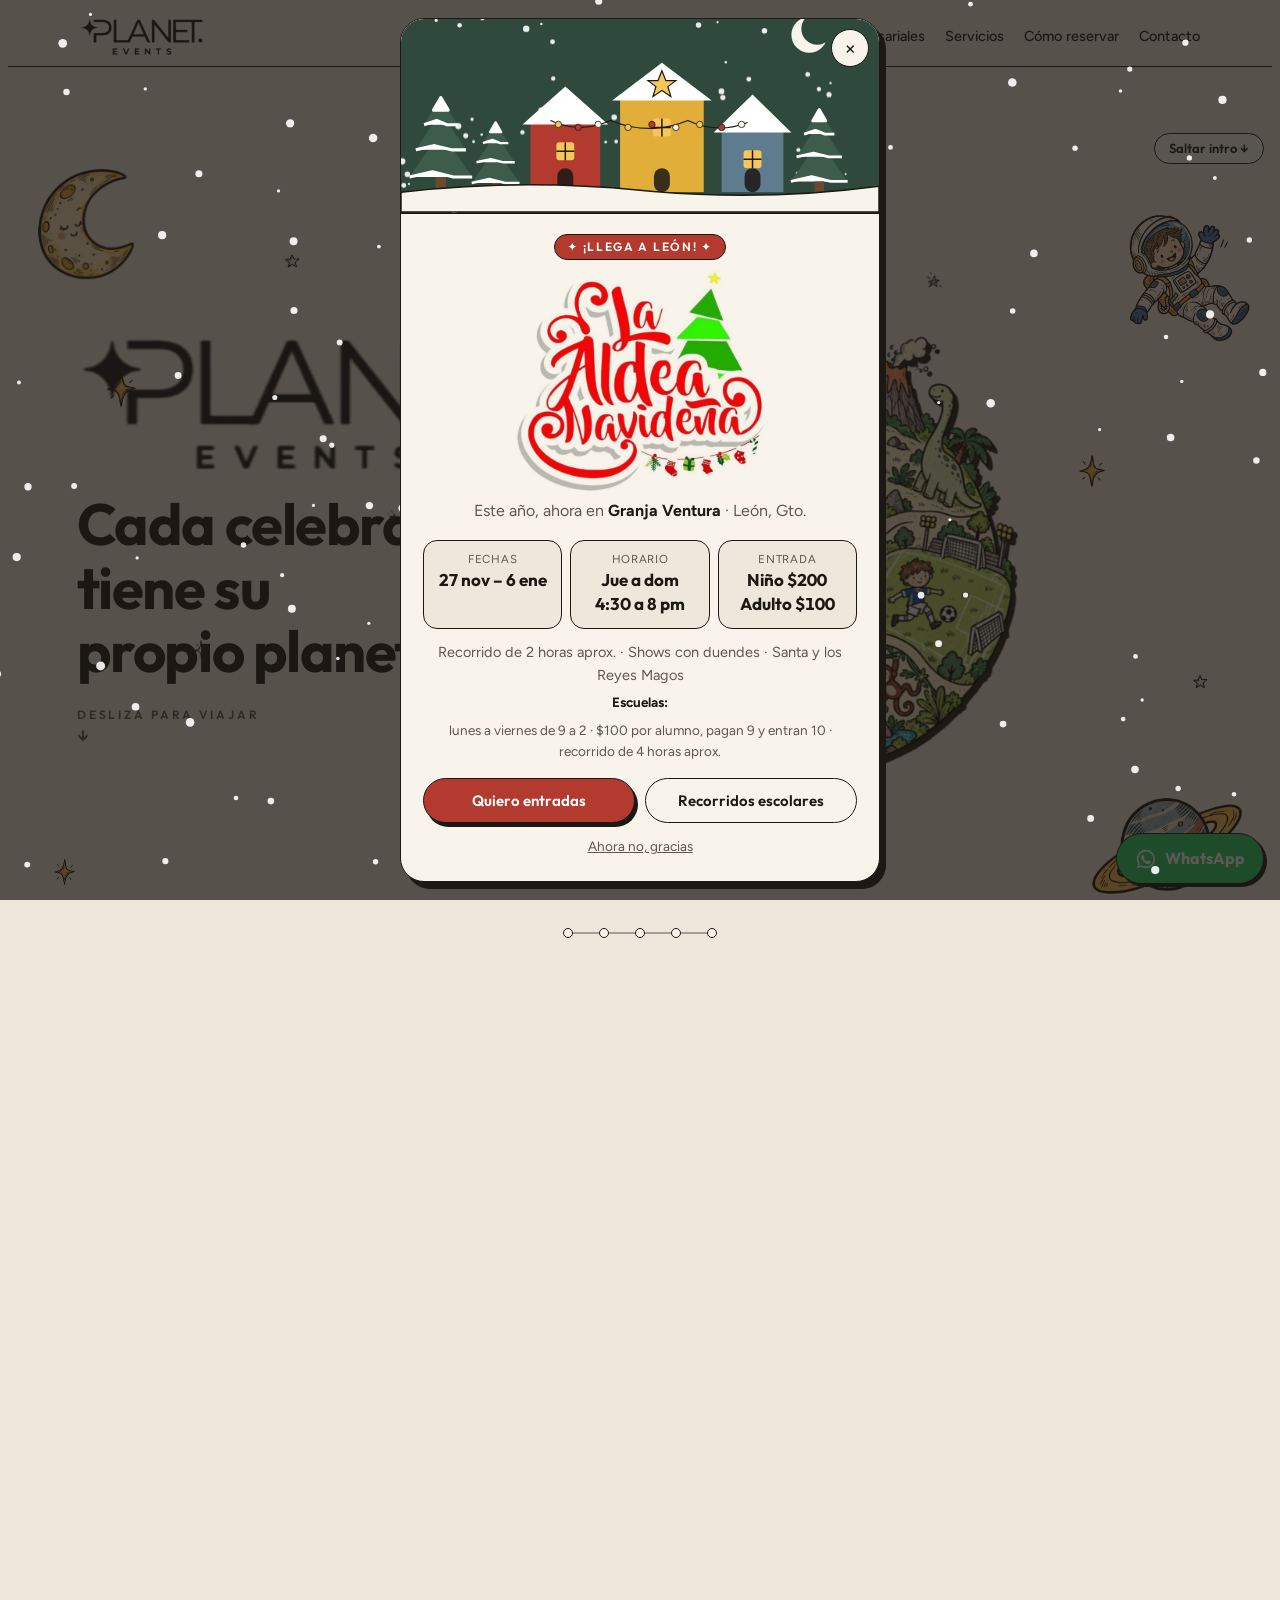
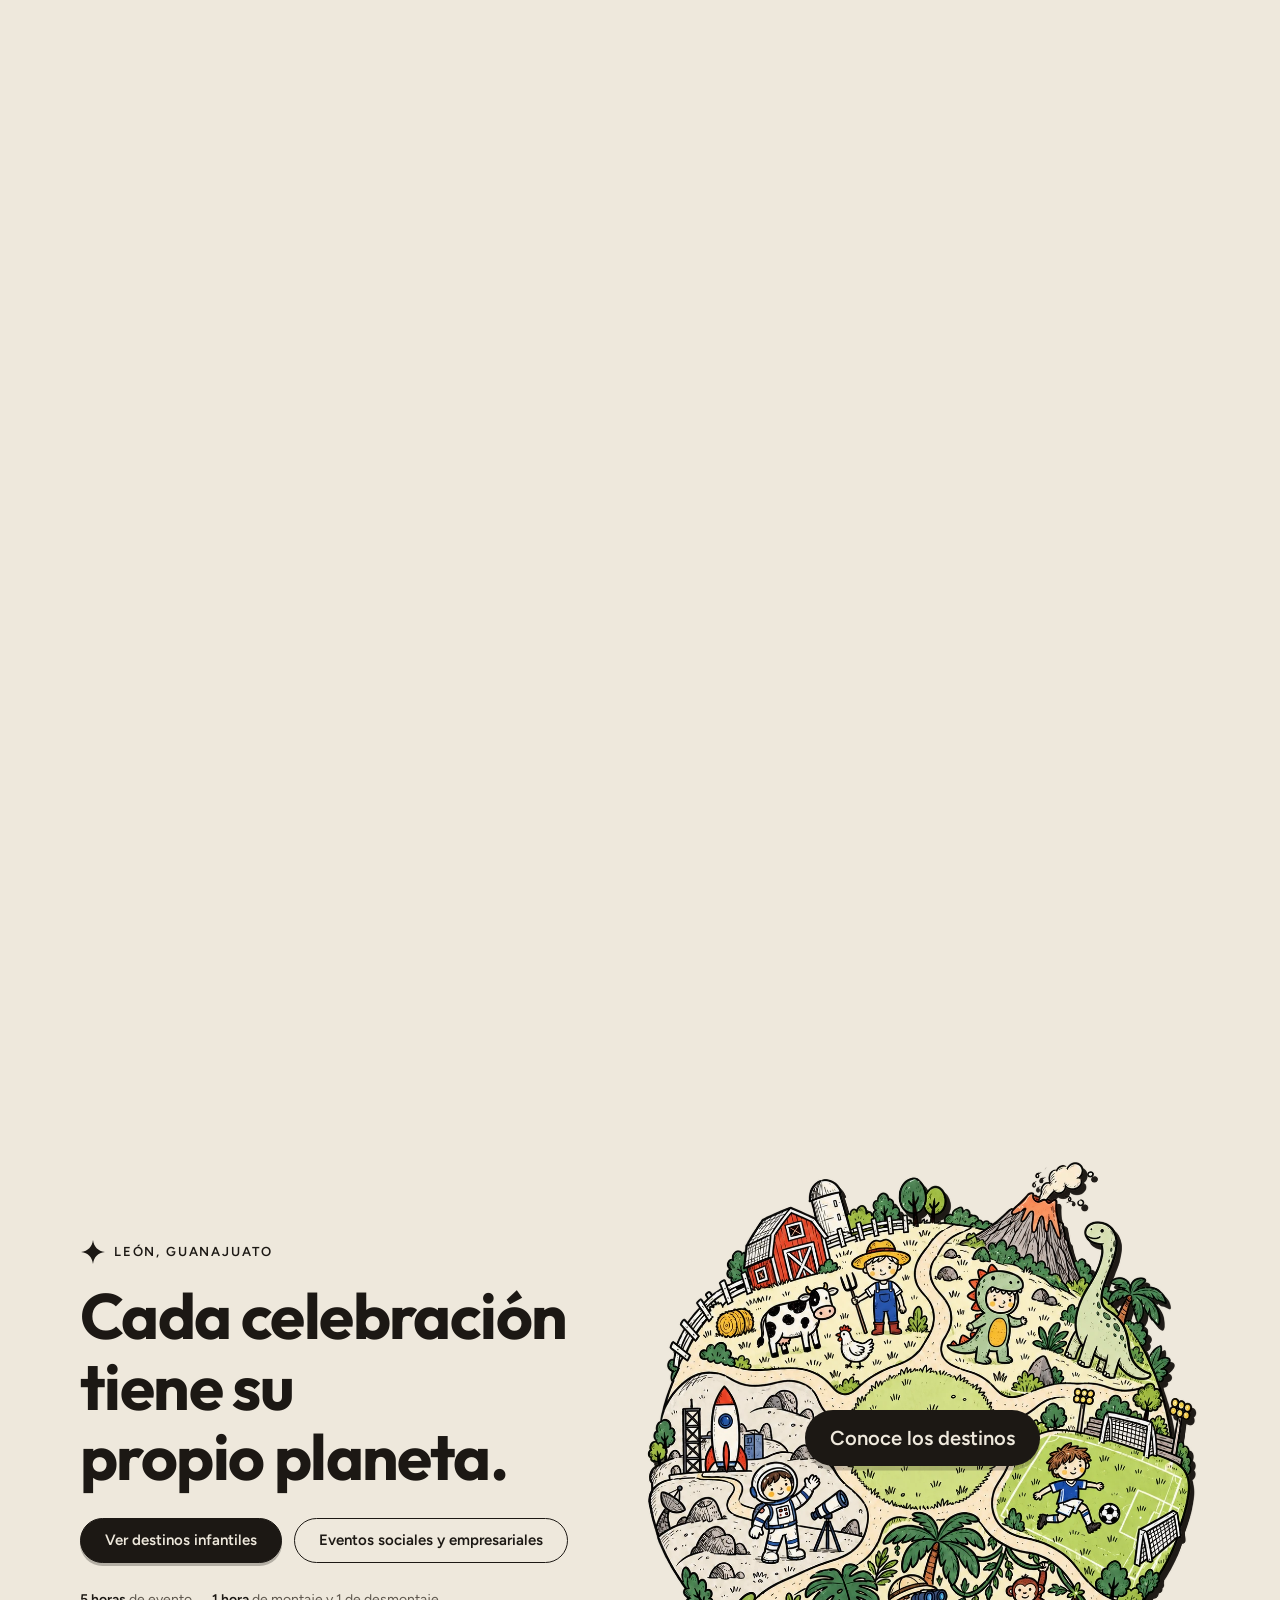
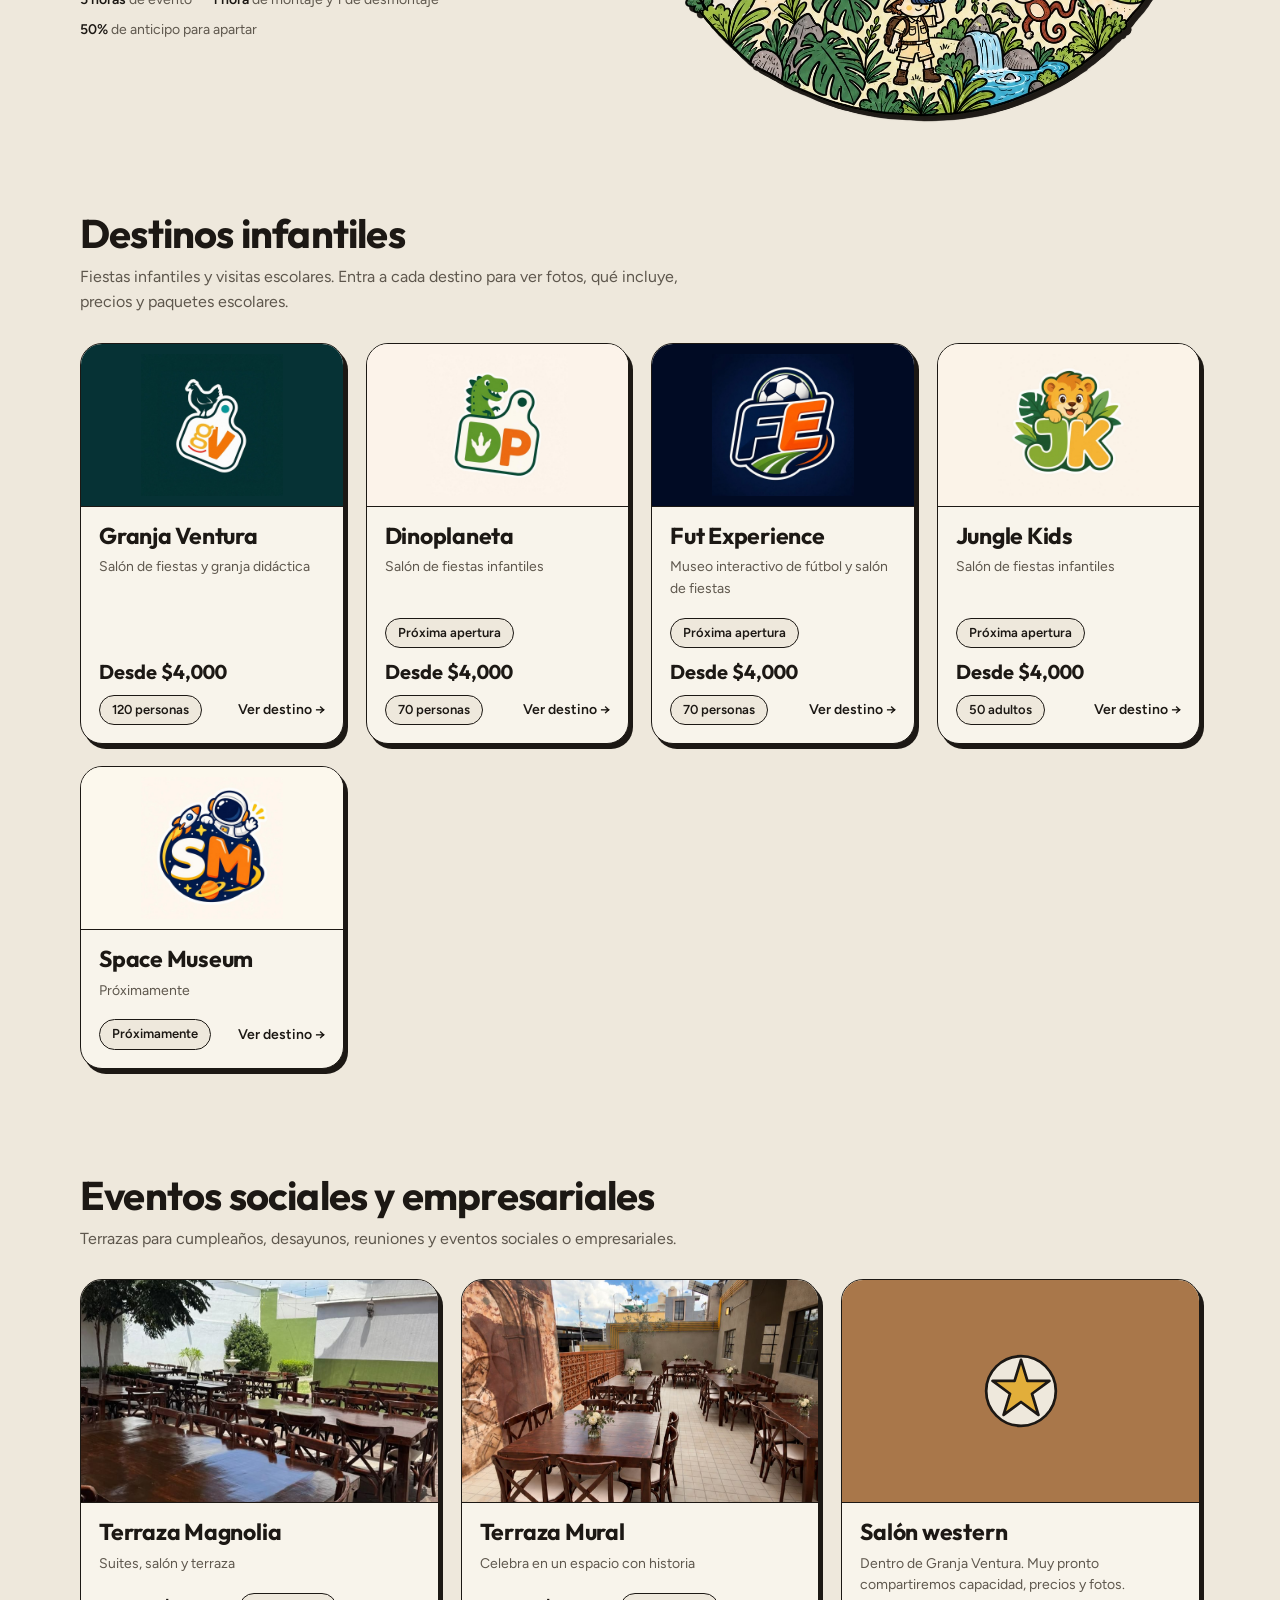
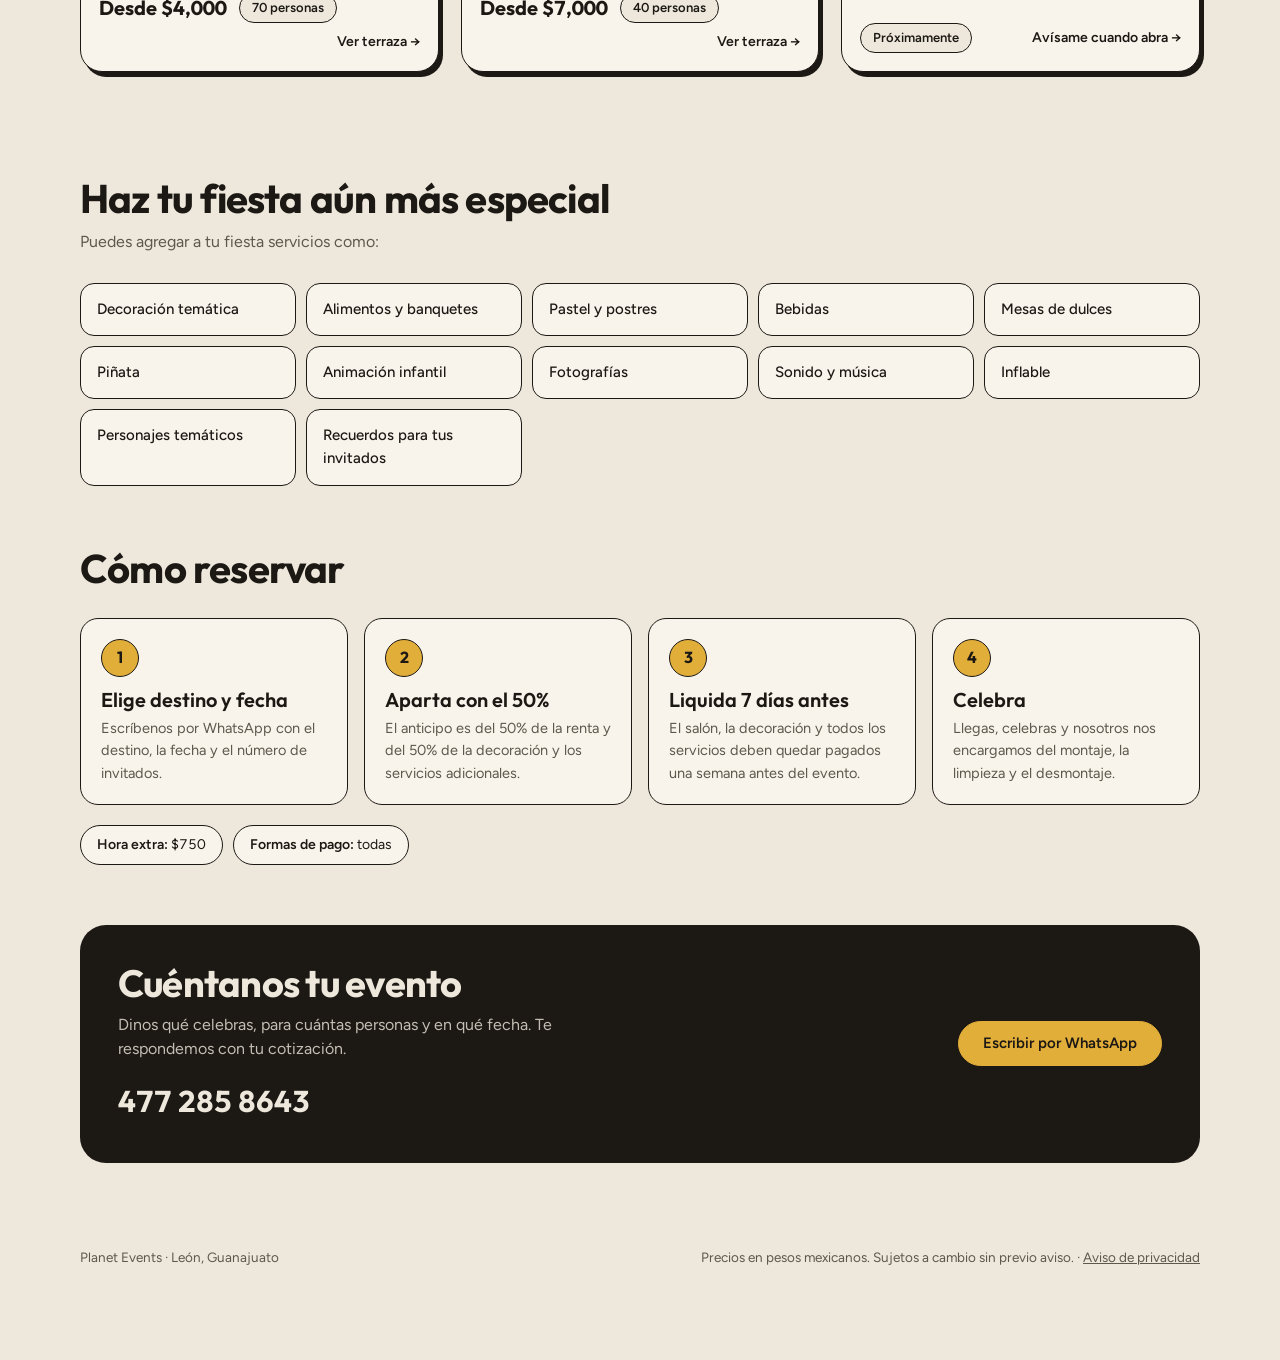
==== commit 6c356552: "Precios de la imagen: visita escolar $90 por alumno (viernes por la mañana, maestros gratis 1 por ca" ====
--- a/index.html
+++ b/index.html
@@ -122,7 +122,7 @@
 </footer>
 
 <script src="/assets/medicion.js?v=20261108"></script>
-<script src="/assets/sitio.js"></script>
+<script src="/assets/sitio.js?v=20261109"></script>
 <script src="/assets/aldea.js?v=20261109"></script>
 <script src="/assets/intro.js"></script>
 
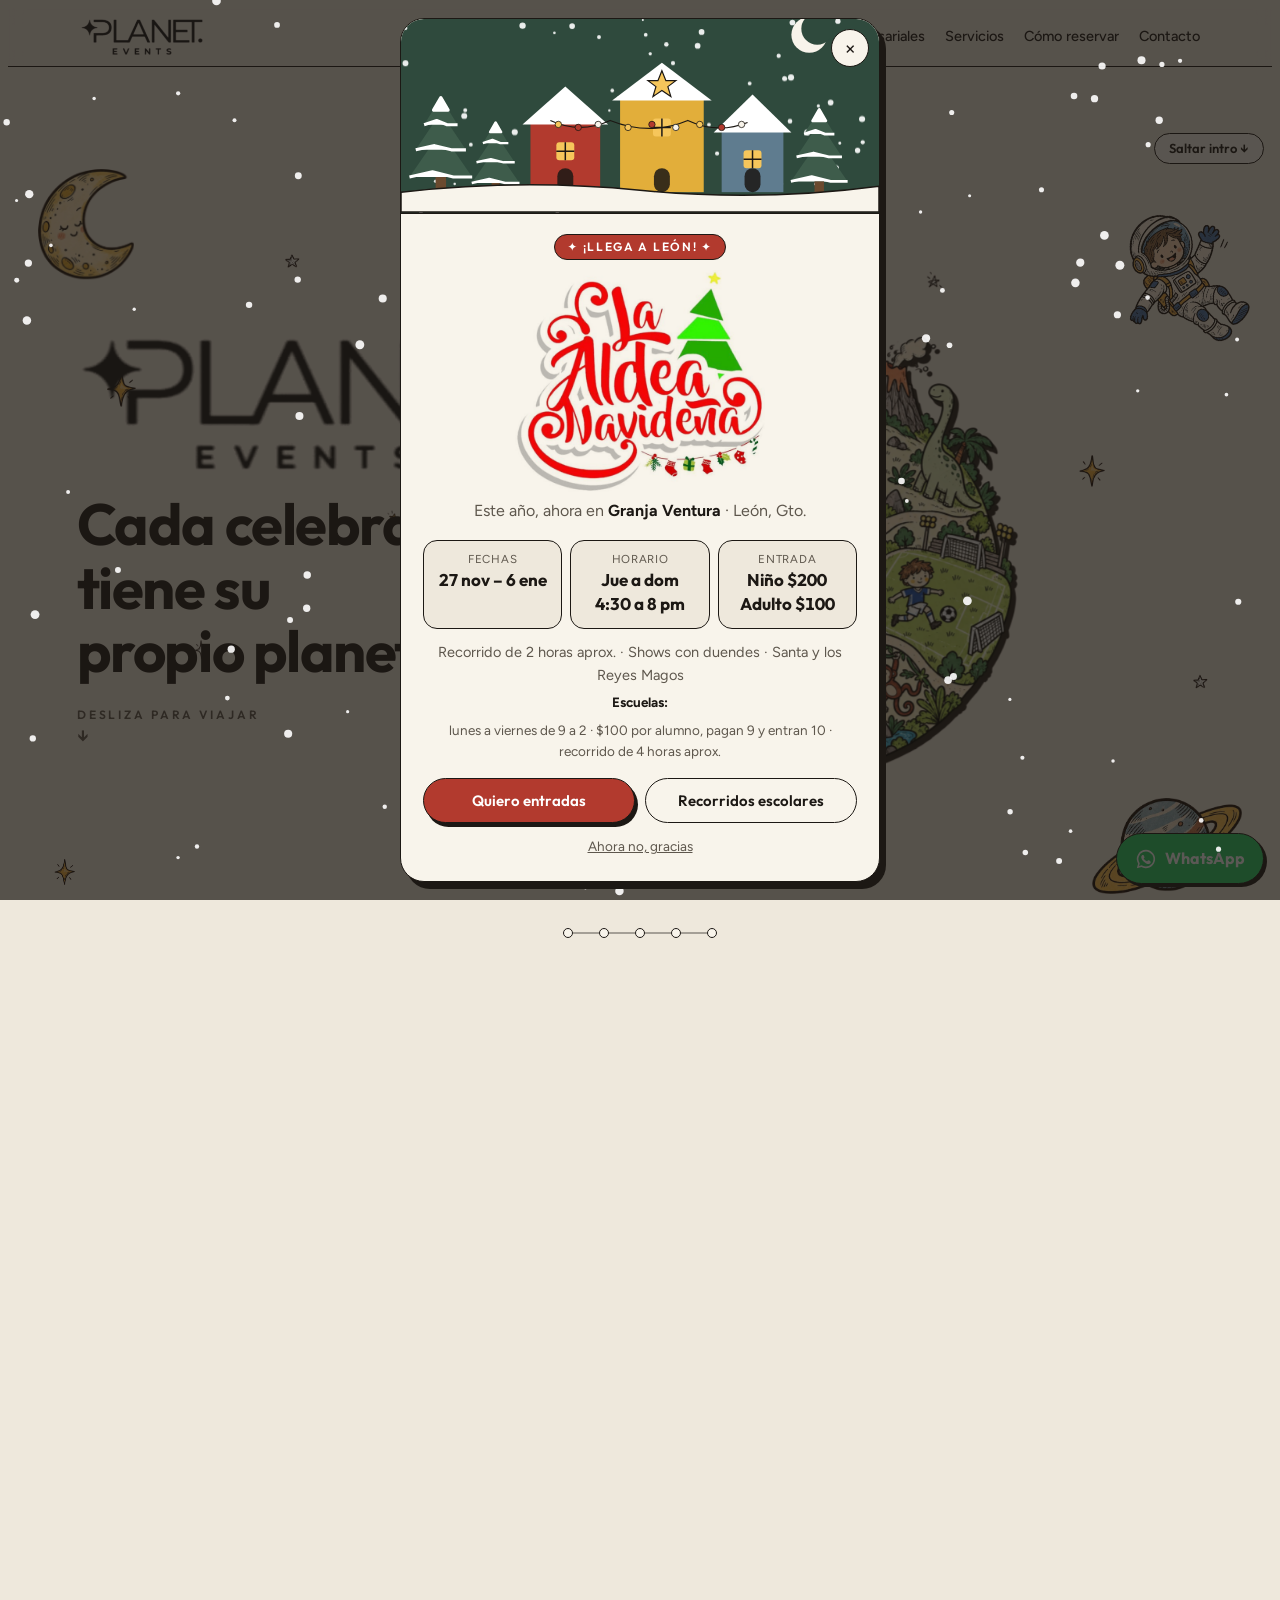
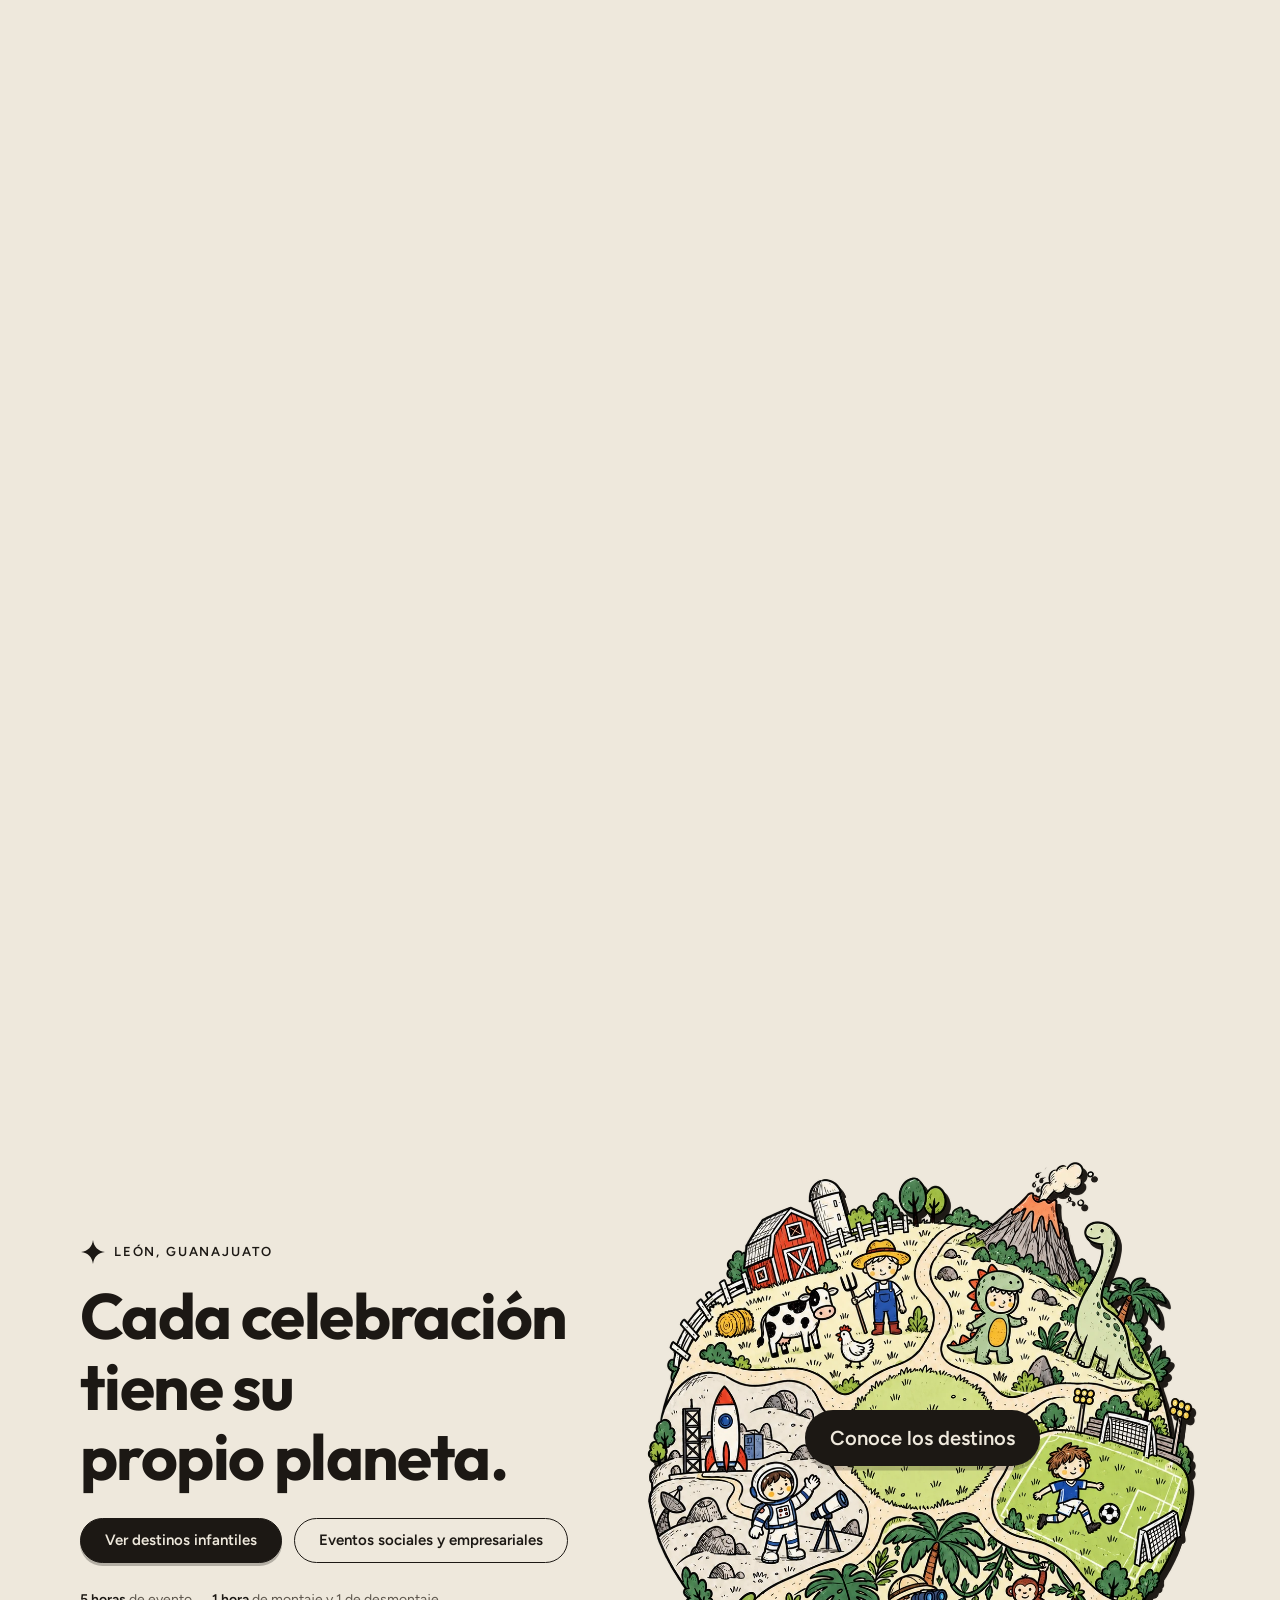
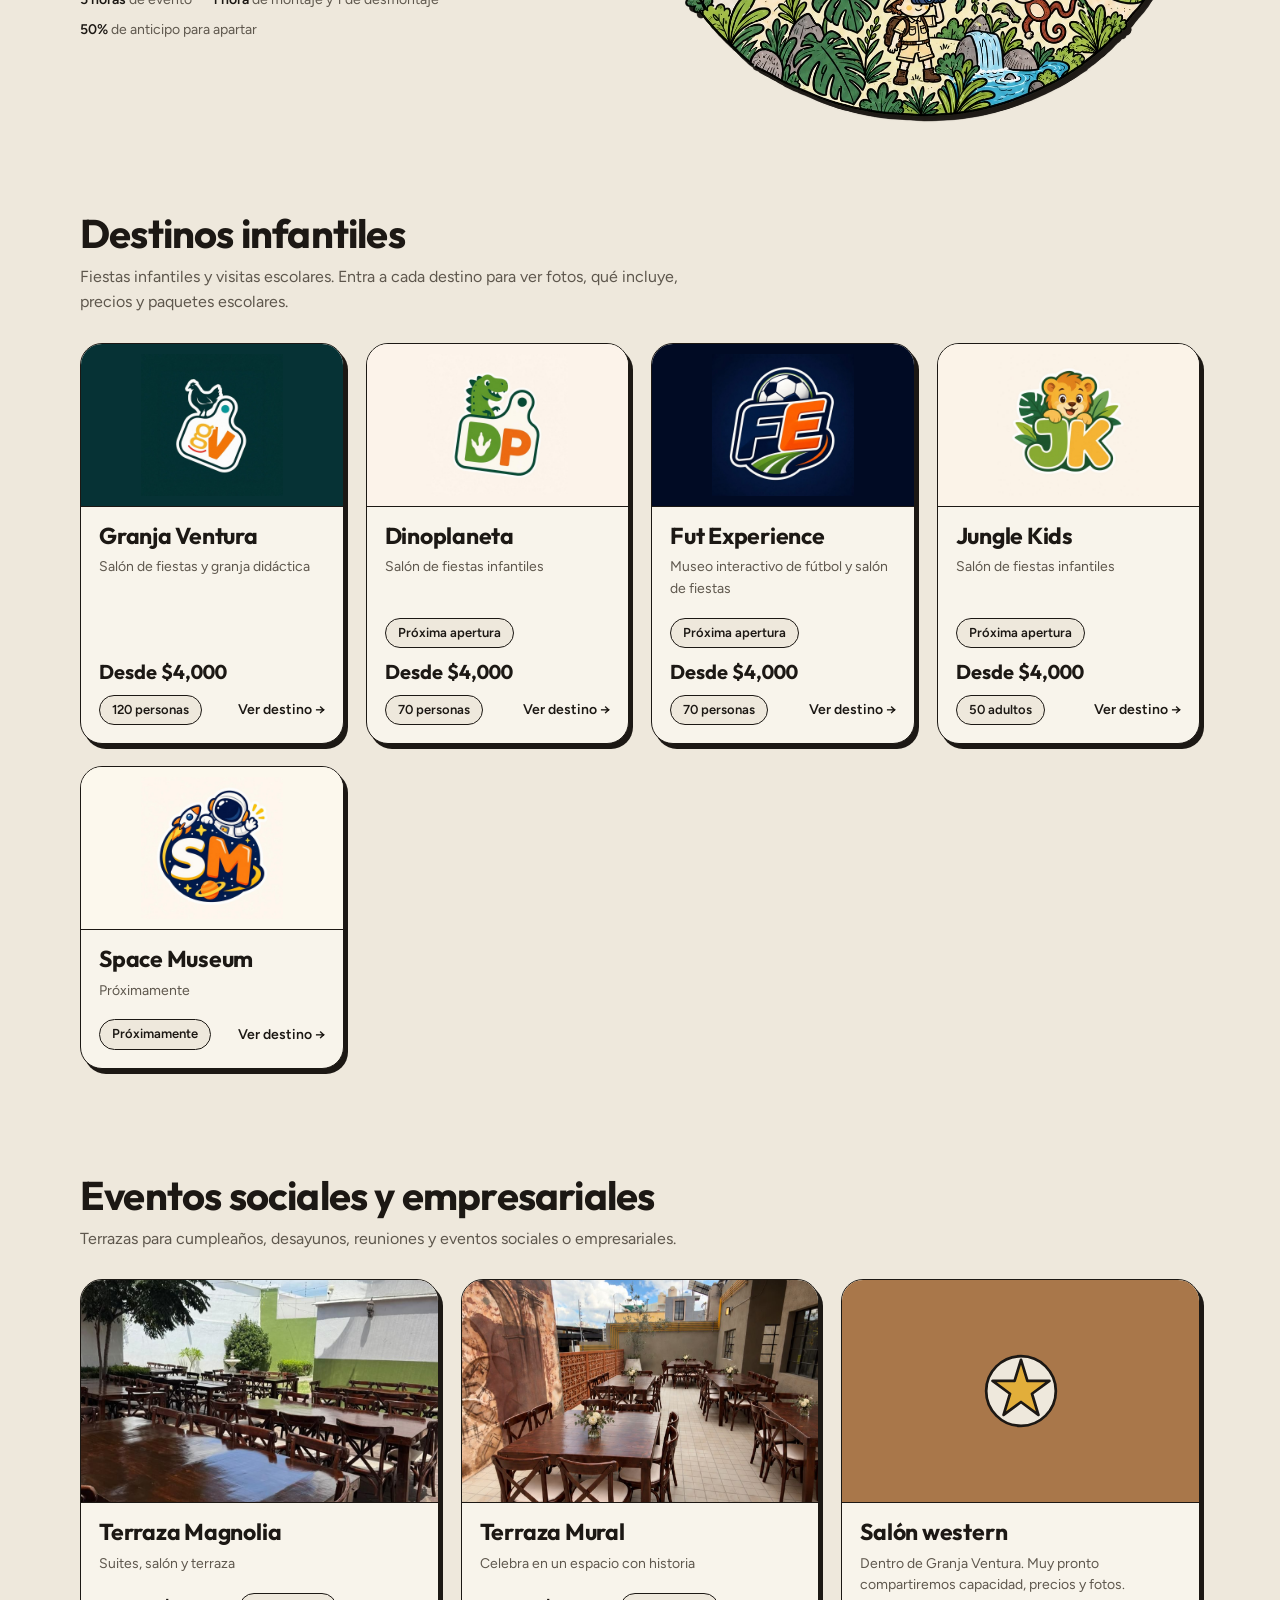
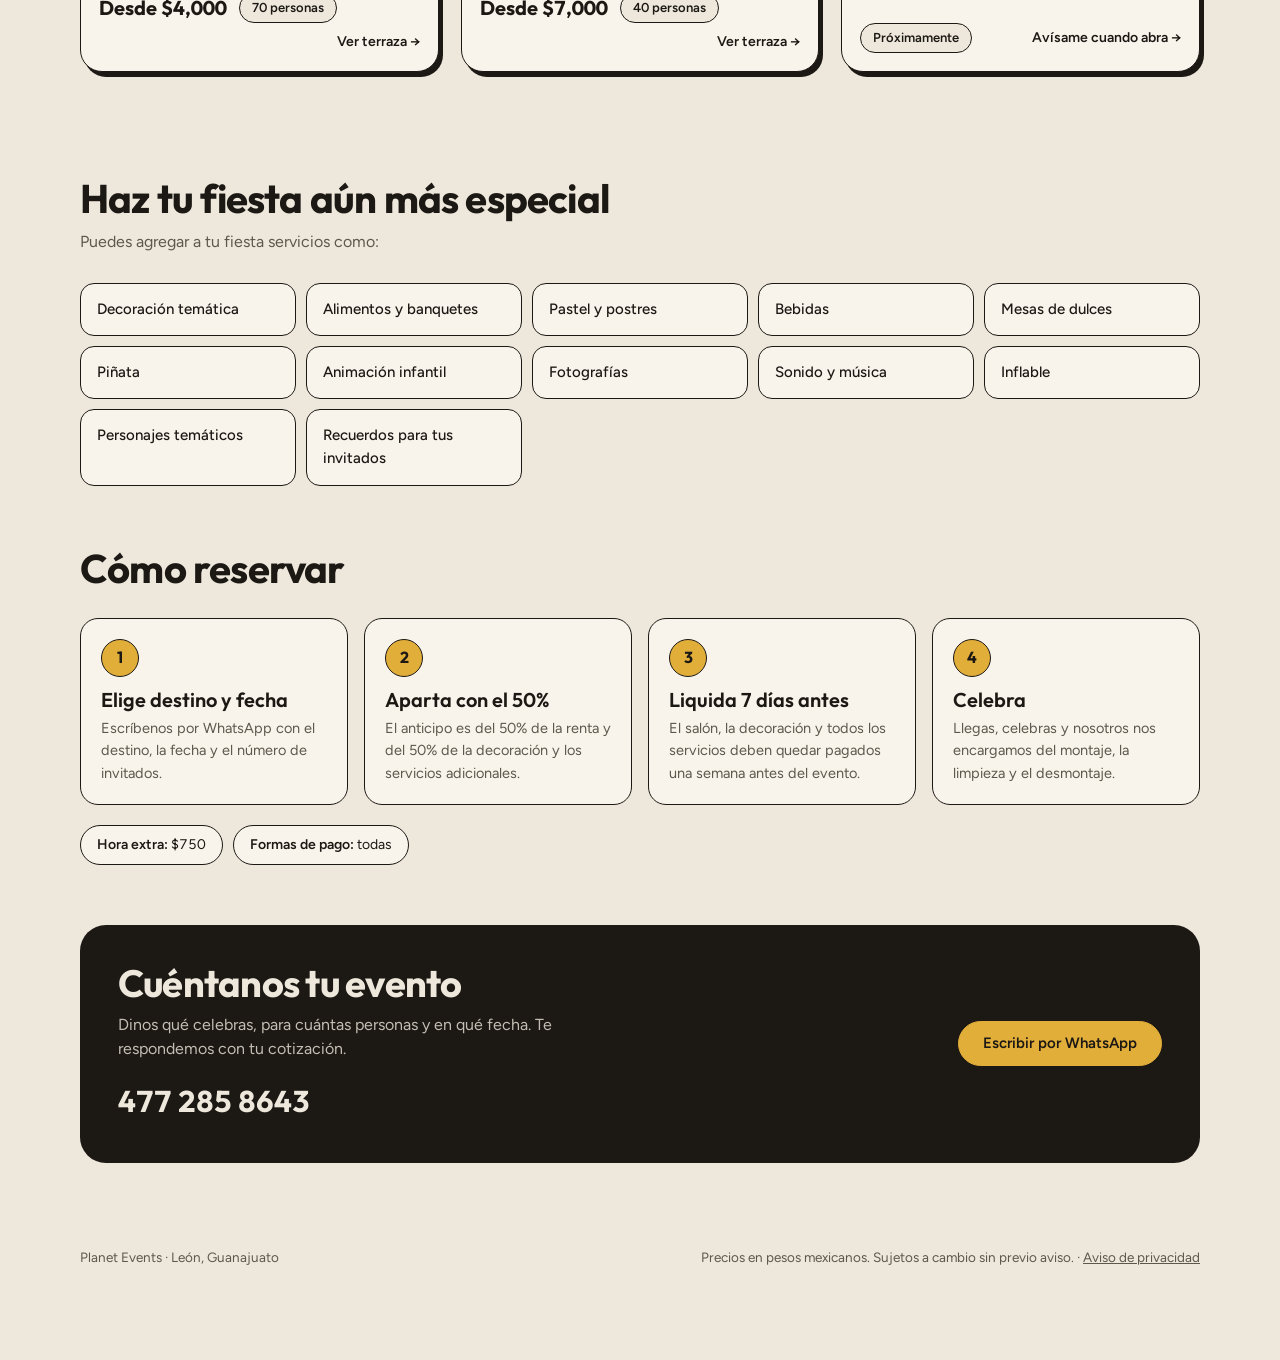
==== commit 48d2855b: "Dinoplaneta: fotos del avance de obra (85%) con aviso de que no es el resultado final Co-Authored-By" ====
--- a/index.html
+++ b/index.html
@@ -16,7 +16,7 @@
 <link rel="preconnect" href="https://fonts.googleapis.com">
 <link rel="preconnect" href="https://fonts.gstatic.com" crossorigin>
 <link rel="stylesheet" href="https://fonts.googleapis.com/css2?family=Outfit:wght@500;600;700&family=Figtree:wght@400;500;600&display=swap">
-<link rel="stylesheet" href="/assets/sitio.css">
+<link rel="stylesheet" href="/assets/sitio.css?v=20261110">
 <link rel="stylesheet" href="/assets/aldea.css?v=20261109b">
 <link rel="stylesheet" href="/assets/intro.css">
 <link rel="preload" as="image" href="/assets/intro/planeta.webp">
@@ -122,7 +122,7 @@
 </footer>
 
 <script src="/assets/medicion.js?v=20261108"></script>
-<script src="/assets/sitio.js?v=20261109"></script>
+<script src="/assets/sitio.js?v=20261110"></script>
 <script src="/assets/aldea.js?v=20261109"></script>
 <script src="/assets/intro.js"></script>
 
--- a/assets/sitio.css
+++ b/assets/sitio.css
@@ -159,6 +159,7 @@
   .gal .prev { left: 12px; }
   .gal .next { right: 12px; }
   .gal .count { position: absolute; right: 12px; bottom: 12px; background: var(--ink); color: var(--bg); font-size: 12.5px; padding: 3px 10px; border-radius: 999px; }
+  .gal-nota { margin: 12px 2px 0; font-size: 13px; line-height: 1.45; opacity: .75; font-style: italic; }
   .thumbs { display: grid; grid-template-columns: repeat(auto-fill, minmax(86px, 1fr)); gap: 10px; margin-top: 18px; }
   .thumbs button { padding: 0; border: 2px solid var(--line); border-radius: 12px; overflow: hidden; background: var(--paper); cursor: pointer; aspect-ratio: 16 / 10; }
   .thumbs button img { width: 100%; height: 100%; object-fit: cover; display: block; }
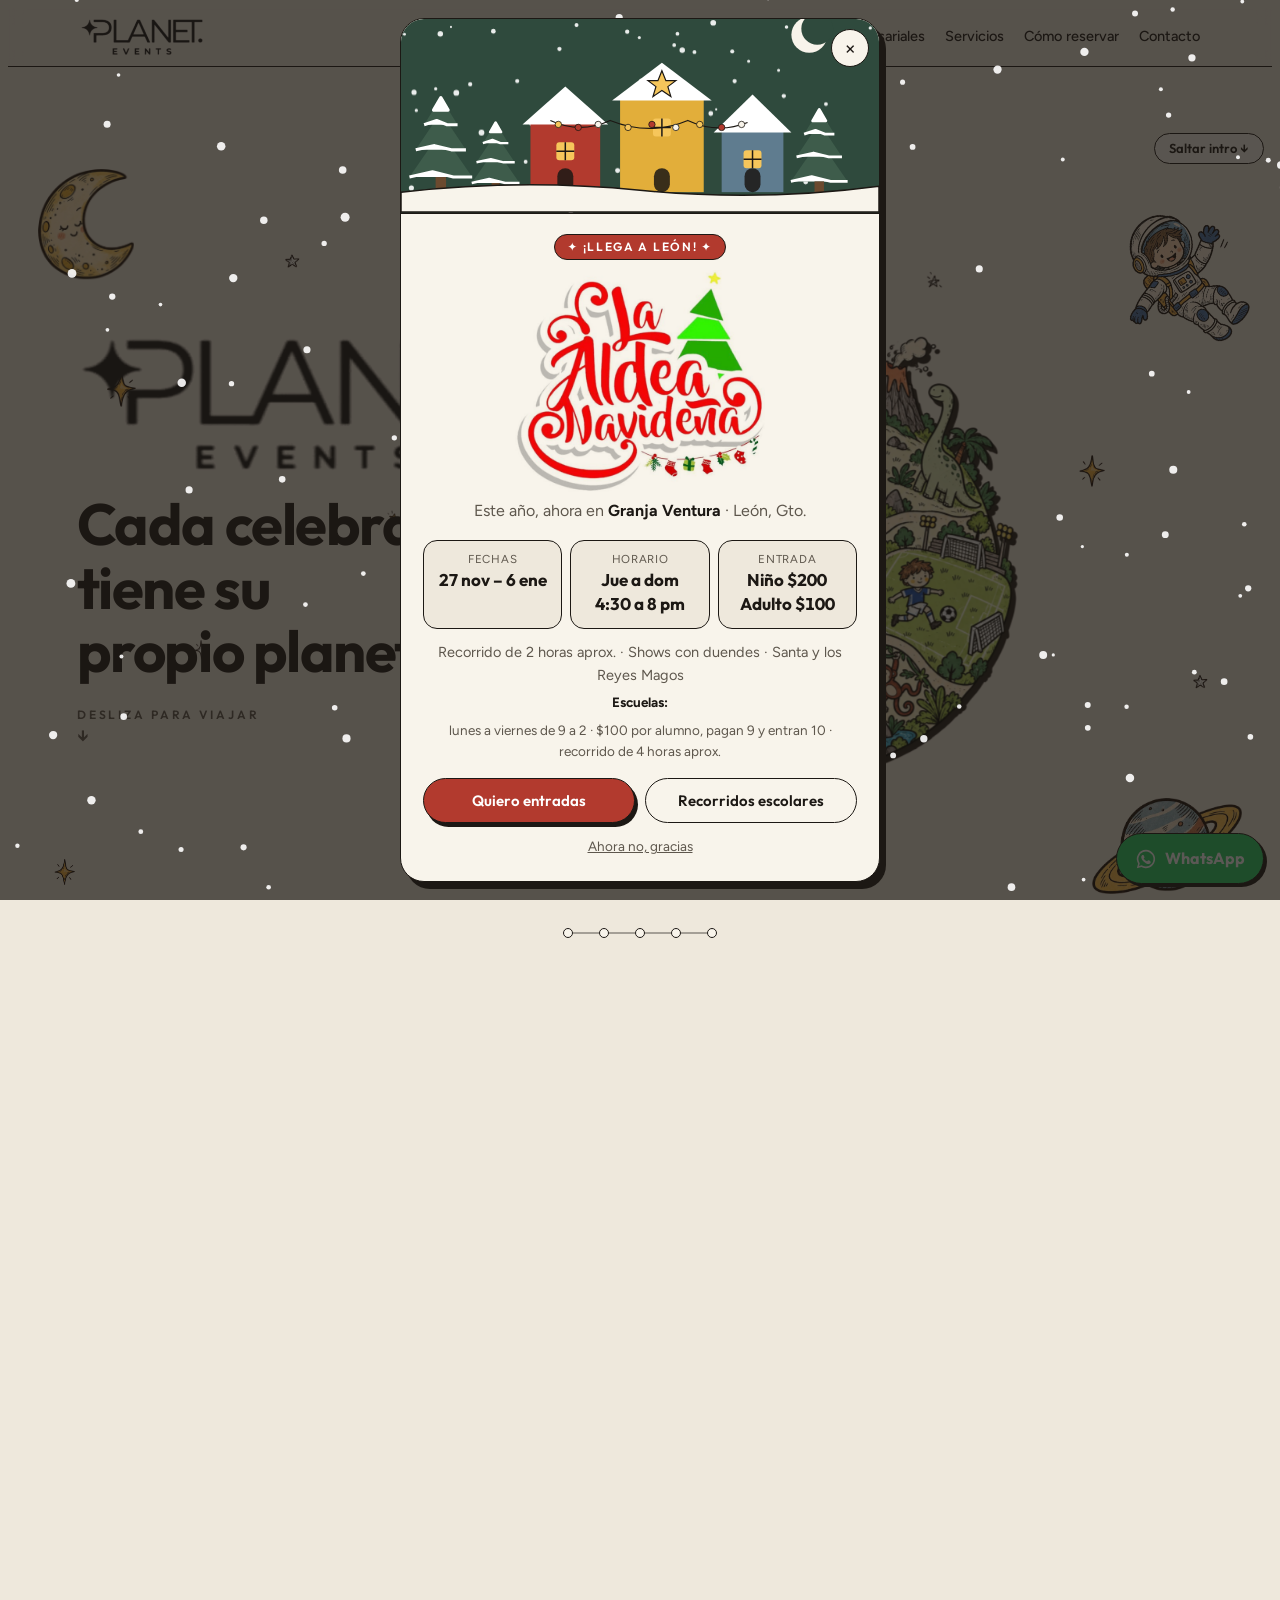
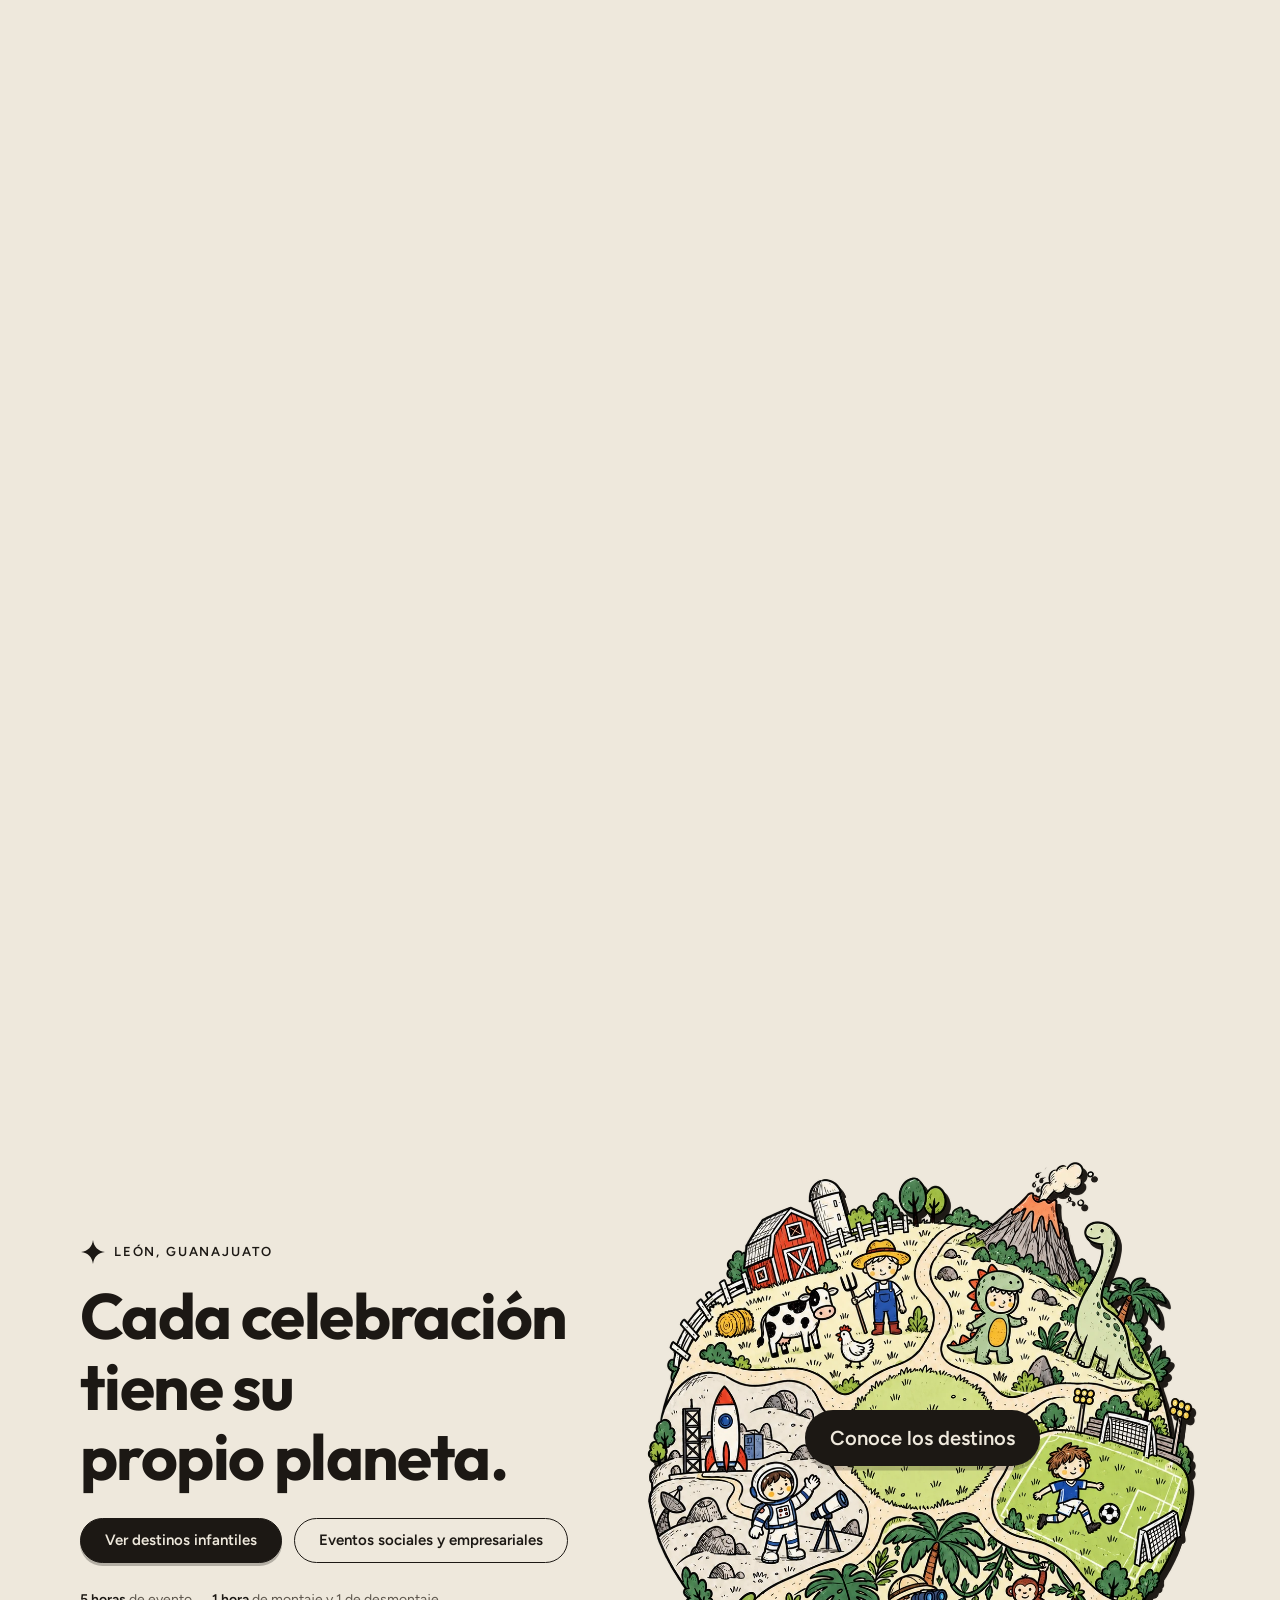
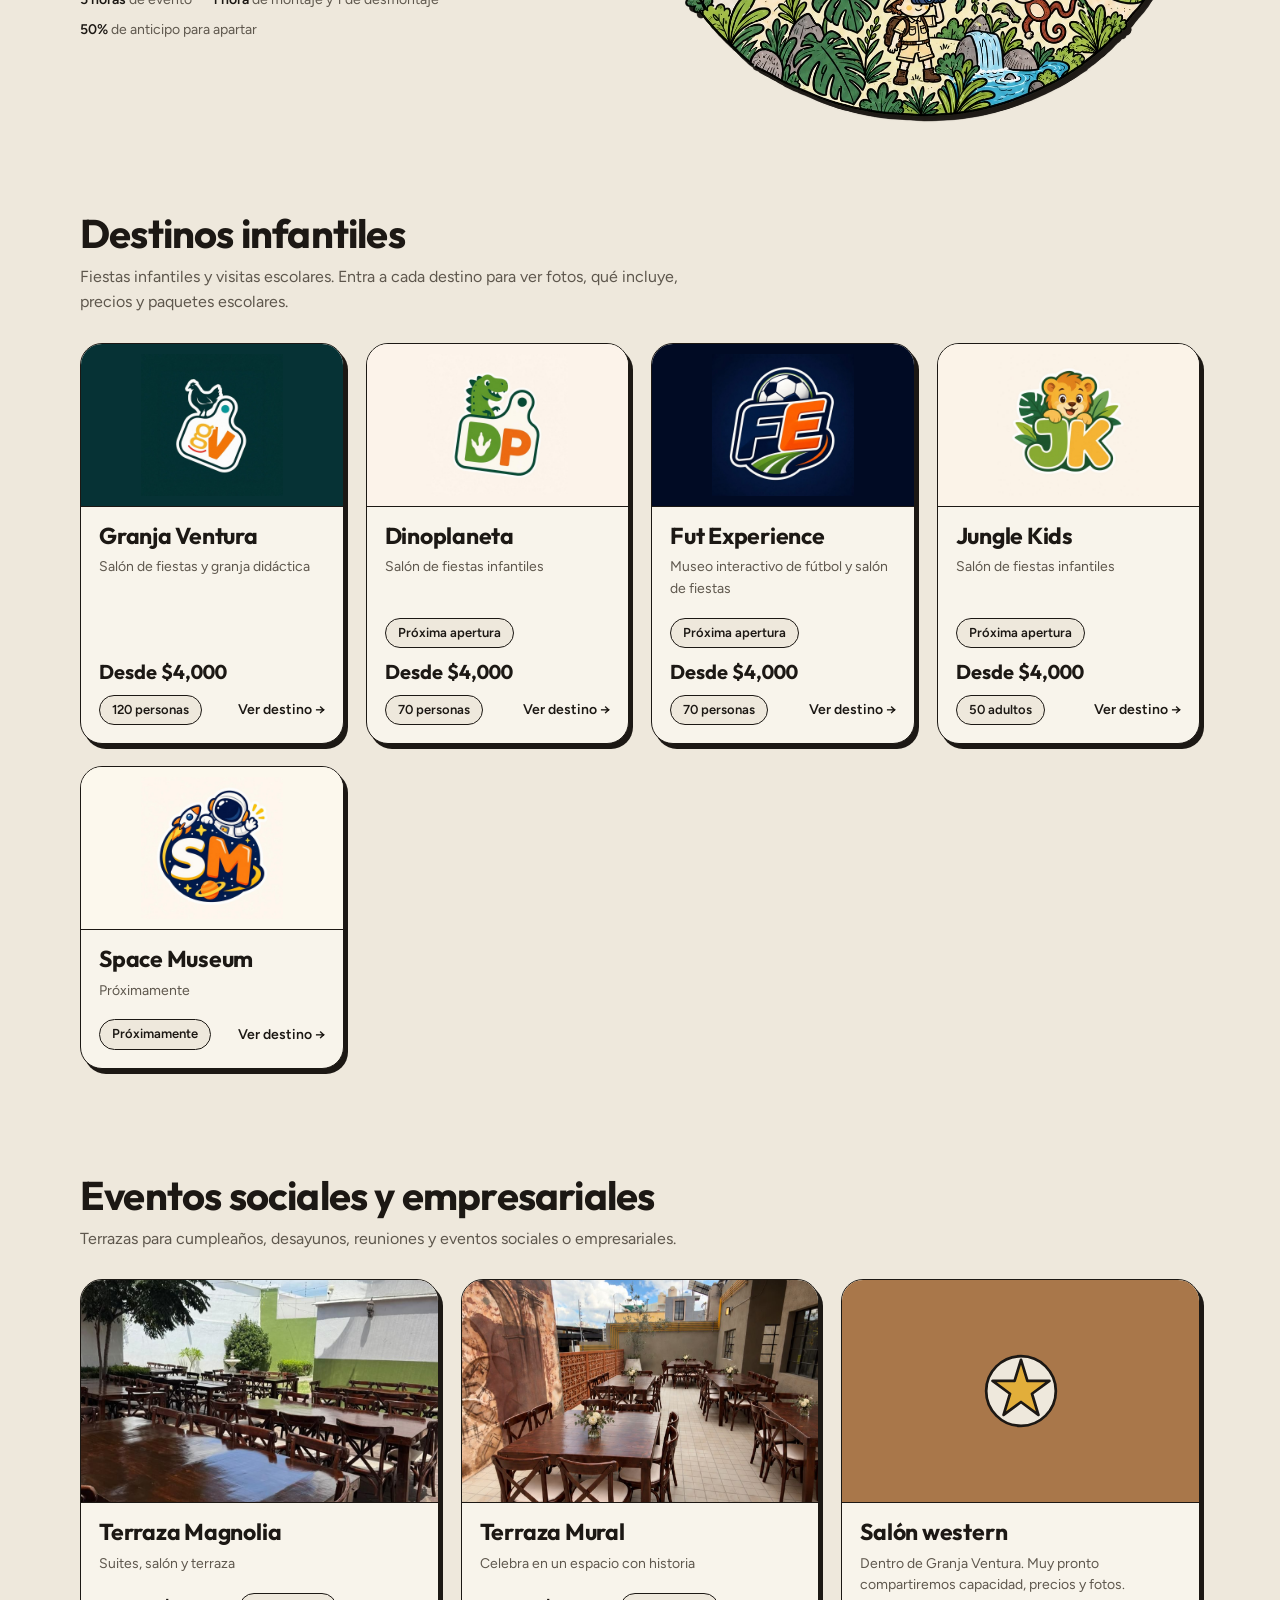
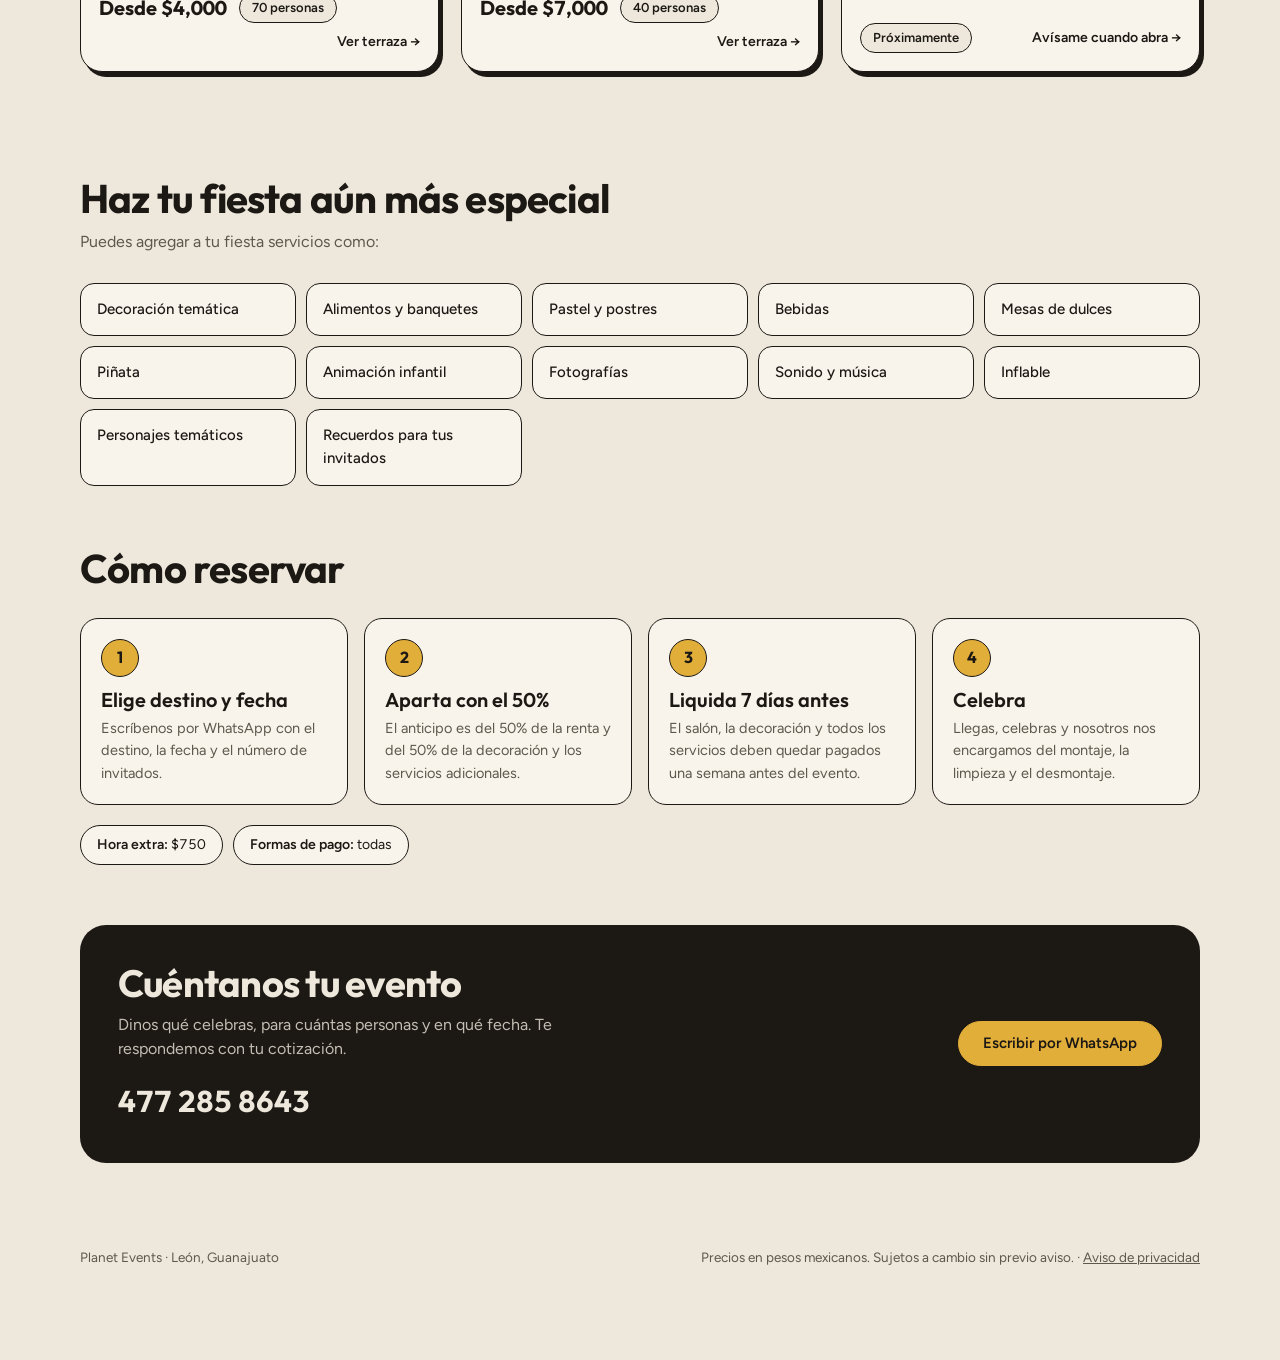
==== commit 063ff0d9: "Dinoplaneta: renders del proyecto, nota de avance y atracciones incluidas Co-Authored-By: Claude Opu" ====
--- a/index.html
+++ b/index.html
@@ -16,7 +16,7 @@
 <link rel="preconnect" href="https://fonts.googleapis.com">
 <link rel="preconnect" href="https://fonts.gstatic.com" crossorigin>
 <link rel="stylesheet" href="https://fonts.googleapis.com/css2?family=Outfit:wght@500;600;700&family=Figtree:wght@400;500;600&display=swap">
-<link rel="stylesheet" href="/assets/sitio.css?v=20261110">
+<link rel="stylesheet" href="/assets/sitio.css?v=20261110b">
 <link rel="stylesheet" href="/assets/aldea.css?v=20261109b">
 <link rel="stylesheet" href="/assets/intro.css">
 <link rel="preload" as="image" href="/assets/intro/planeta.webp">
@@ -122,7 +122,7 @@
 </footer>
 
 <script src="/assets/medicion.js?v=20261108"></script>
-<script src="/assets/sitio.js?v=20261110"></script>
+<script src="/assets/sitio.js?v=20261110b"></script>
 <script src="/assets/aldea.js?v=20261109"></script>
 <script src="/assets/intro.js"></script>
 
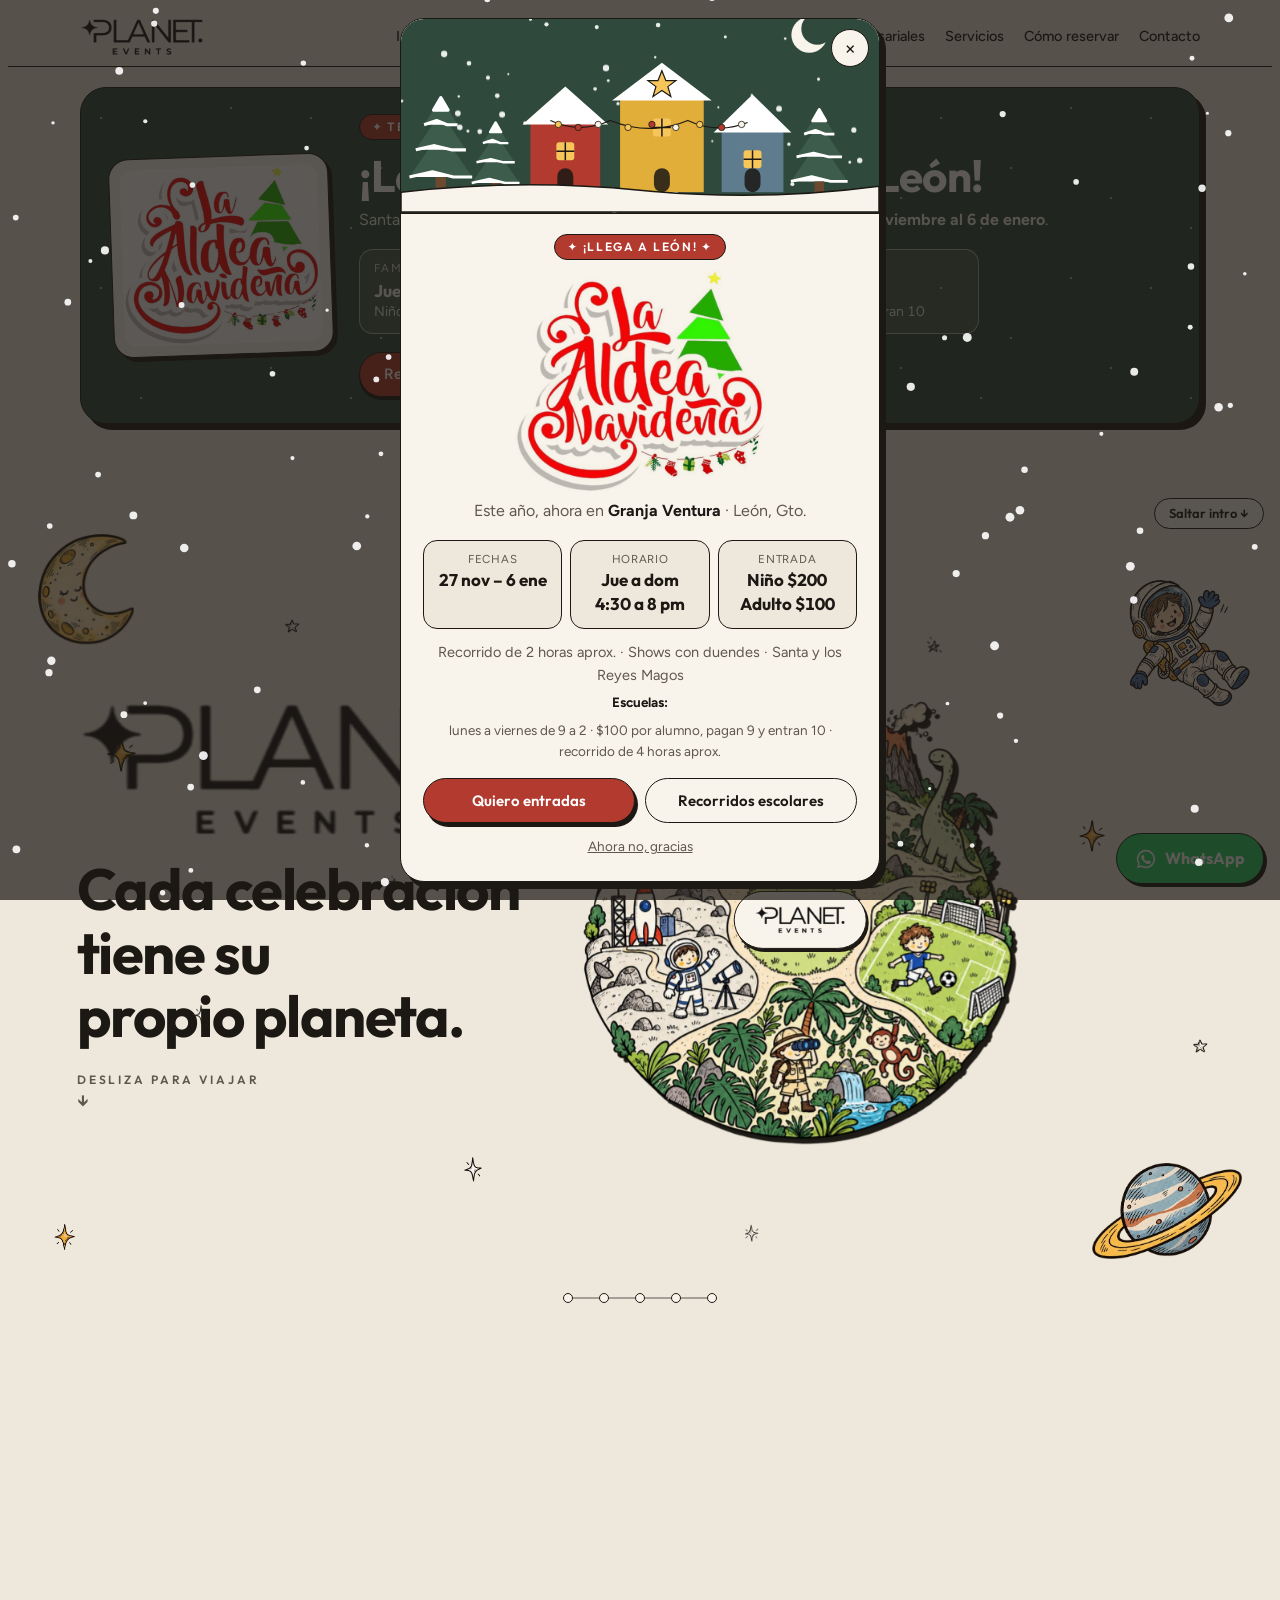
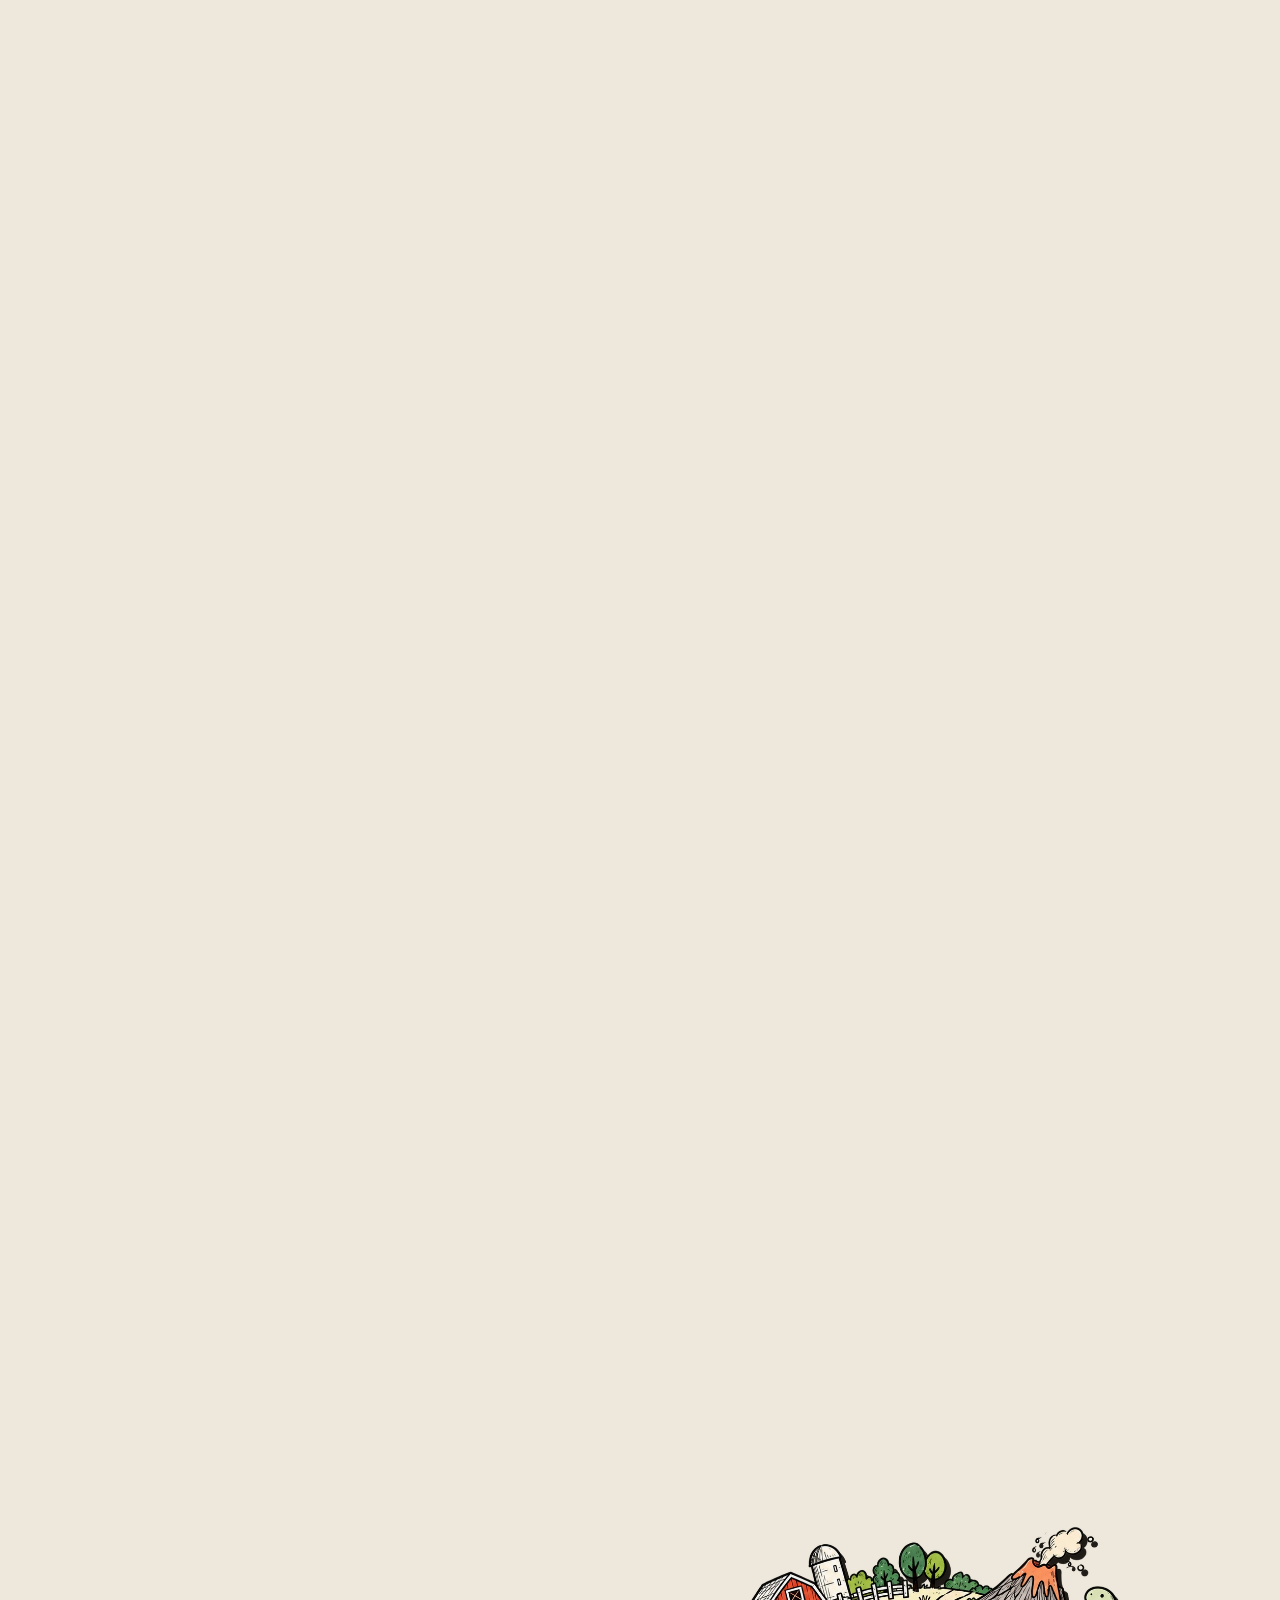
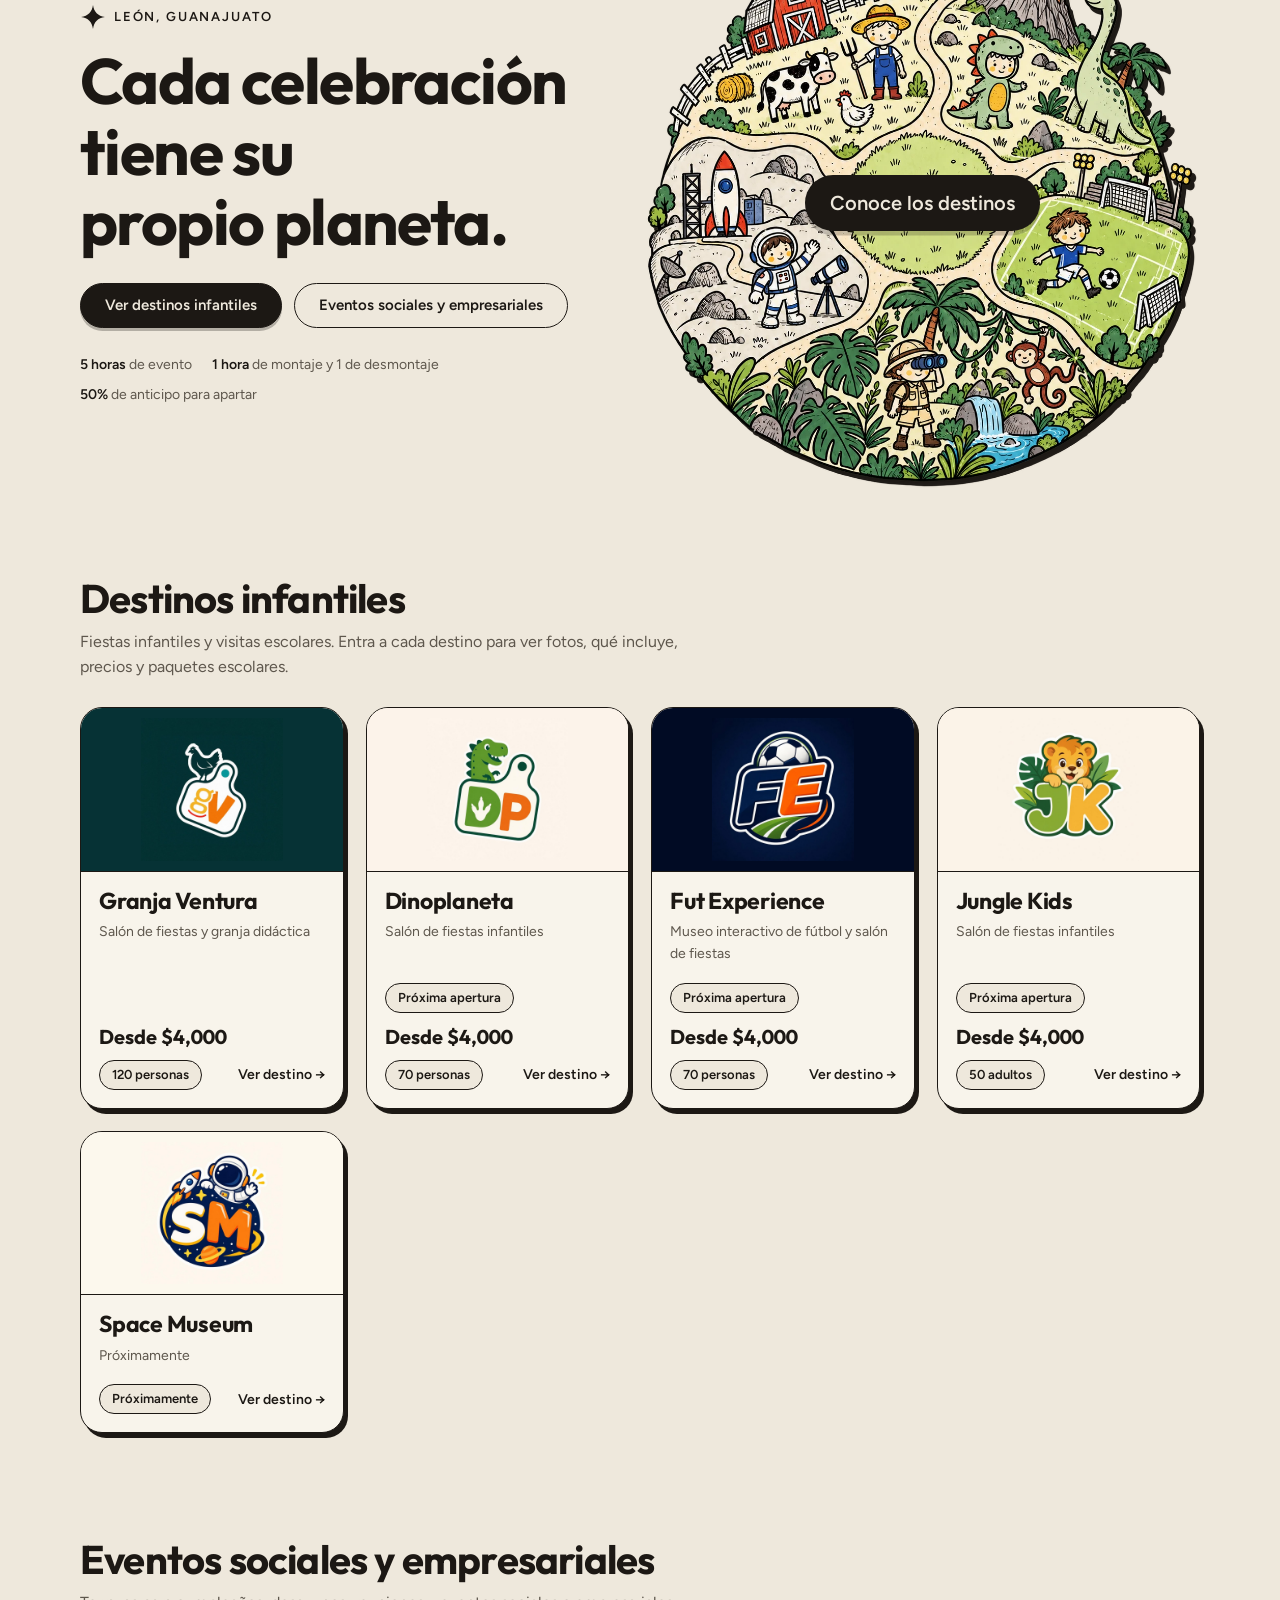
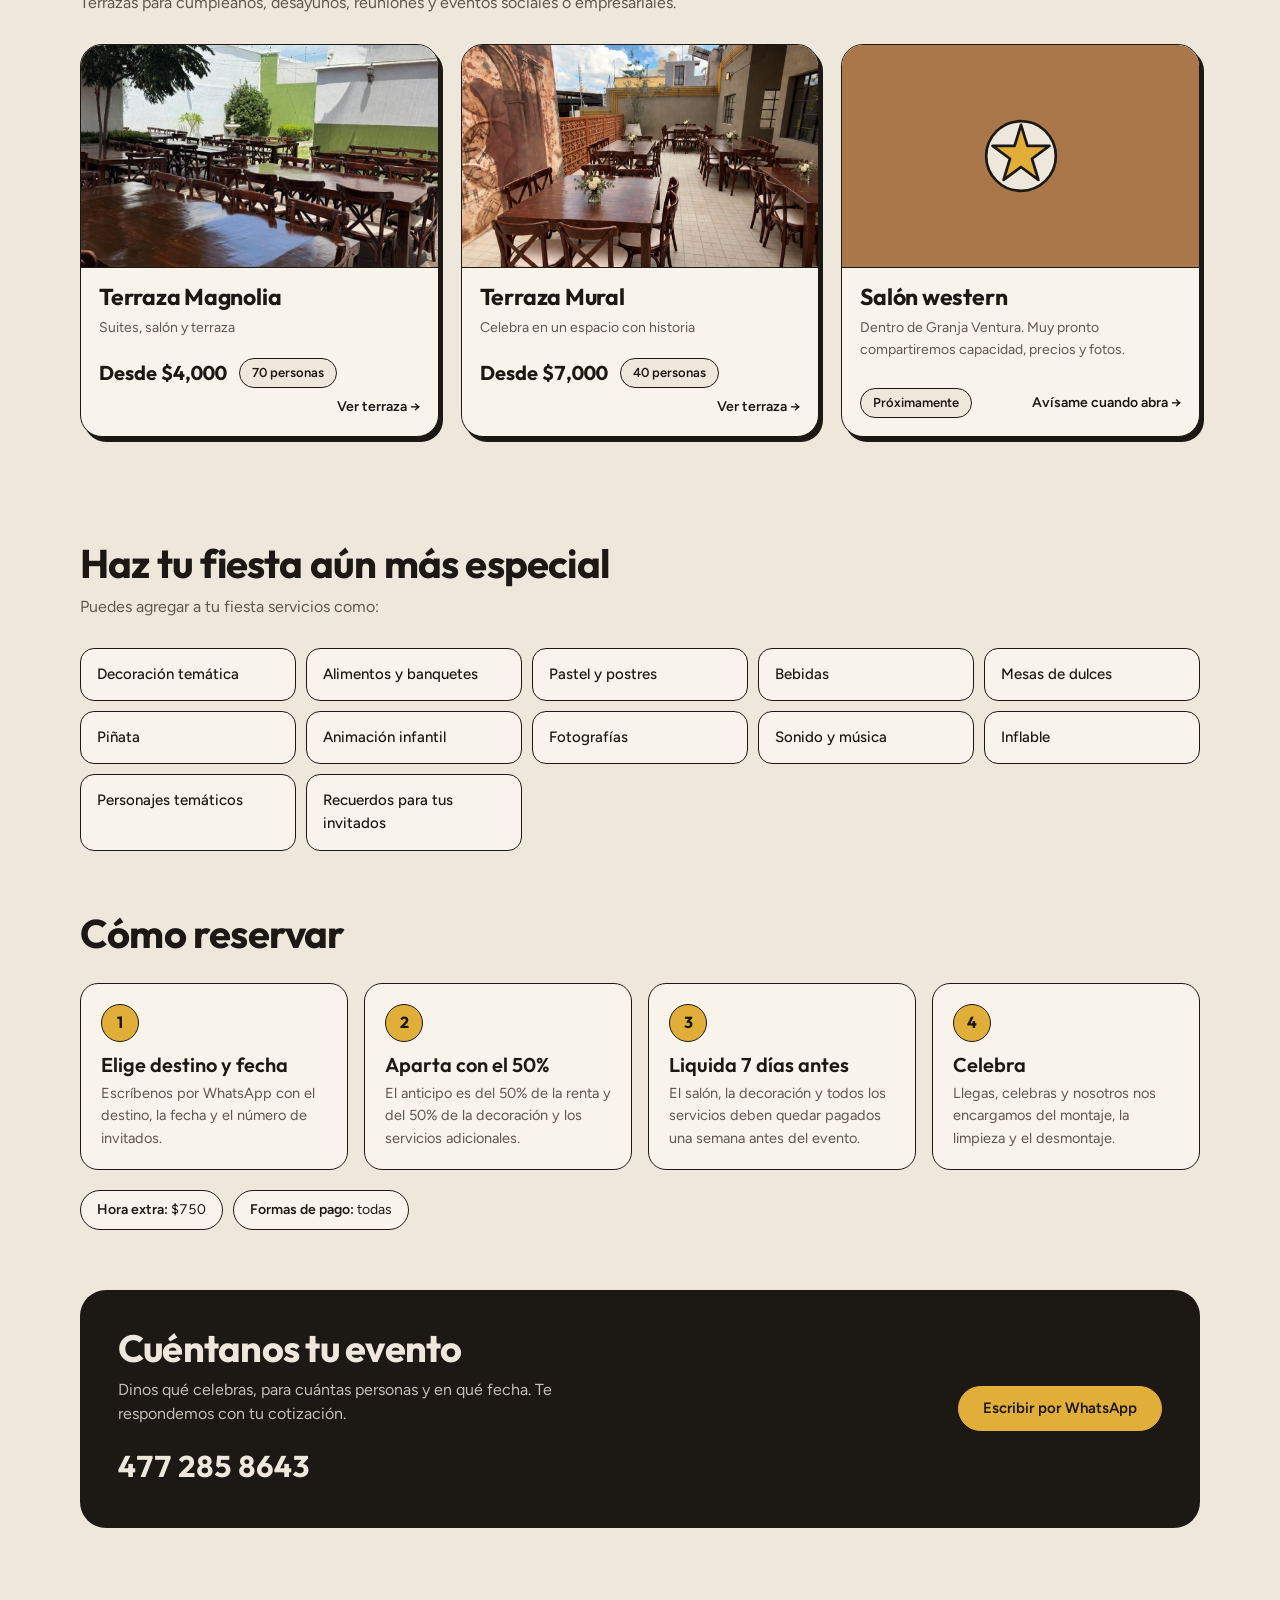
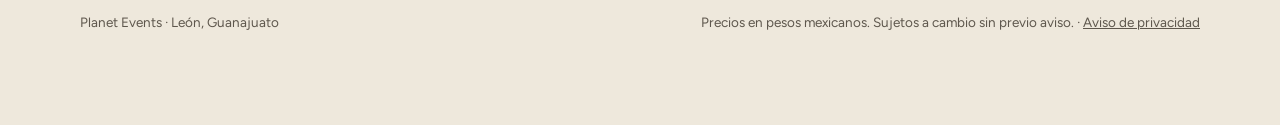
==== commit 60f59453: "Inicio: apartado temporal de La Aldea Navideña (se quita solo el 7 ene 2027) Co-Authored-By: Claude " ====
--- a/index.html
+++ b/index.html
@@ -17,7 +17,7 @@
 <link rel="preconnect" href="https://fonts.gstatic.com" crossorigin>
 <link rel="stylesheet" href="https://fonts.googleapis.com/css2?family=Outfit:wght@500;600;700&family=Figtree:wght@400;500;600&display=swap">
 <link rel="stylesheet" href="/assets/sitio.css?v=20261110b">
-<link rel="stylesheet" href="/assets/aldea.css?v=20261109b">
+<link rel="stylesheet" href="/assets/aldea.css?v=20261113">
 <link rel="stylesheet" href="/assets/intro.css">
 <link rel="preload" as="image" href="/assets/intro/planeta.webp">
 
@@ -28,6 +28,7 @@
     <a class="brand" href="#inicio" aria-label="Planet Events, inicio"><img src="assets/logo.png" alt="Planet Events"></a>
     <nav aria-label="Secciones">
       <a href="#inicio">Inicio</a>
+      <a href="#aldea">Aldea Navideña</a>
       <a href="#infantiles">Destinos infantiles</a>
       <a href="#adultos">Eventos sociales y empresariales</a>
       <a href="#servicios">Servicios</a>
@@ -39,6 +40,34 @@
 
 <!-- ============ INICIO ============ -->
 <div id="home" class="wrap">
+  <!-- ============ LA ALDEA NAVIDEÑA (temporal) ============
+       Se quita sola al terminar el 6 de enero de 2027 (hora de León). Para quitarla antes, borra este bloque. -->
+  <section class="al-band" id="aldea" aria-labelledby="t-aldea" data-hasta="2027-01-07T00:00:00-06:00">
+    <div class="alb-logo"><img src="/assets/aldea-logo.jpg" alt="" width="640" height="572"></div>
+    <div class="alb-txt">
+      <span class="alb-kick">✦ Temporada navideña · Granja Ventura ✦</span>
+      <h2 id="t-aldea">¡La Aldea Navideña llega a León!</h2>
+      <p>Santa, los Reyes Magos, la fábrica de juguetes y los duendes, del <b>27 de noviembre al 6 de enero</b>.</p>
+      <ul class="alb-facts">
+        <li><small>Familias</small><b>Jue a dom · 4:30 a 8 pm</b><span>Niño $200 · adulto $100</span></li>
+        <li><small>Escuelas</small><b>Lun a vie · 9 a 2</b><span>$100 por alumno · pagan 9, entran 10</span></li>
+      </ul>
+      <p class="alb-pre" data-preventa-hasta="2026-11-28T00:00:00-06:00"><b>Preventa:</b> $100 por persona hasta el 27 de noviembre.</p>
+      <div class="alb-cta">
+        <a class="btn alb-main" href="/aldea-navidena-recorridos/?tipo=publico#reservar">Reservar para mi familia</a>
+        <a class="btn alb-sec" href="/aldea-navidena-recorridos/#reservar">Reservar para mi escuela</a>
+      </div>
+    </div>
+  </section>
+  <script>
+    (function () {
+      var b = document.getElementById("aldea"), n = new Date();
+      if (n >= new Date(b.getAttribute("data-hasta"))) { b.remove(); var l = document.querySelector('a[href="#aldea"]'); if (l) l.remove(); return; }
+      var p = b.querySelector("[data-preventa-hasta]");
+      if (p && n >= new Date(p.getAttribute("data-preventa-hasta"))) p.remove();
+    })();
+  </script>
+
   <!-- Intro animada (se arma con assets/intro.js) -->
   <section class="pintro" id="pintro" aria-label="Destinos de Planet Events"></section>
 
--- a/assets/aldea.css
+++ b/assets/aldea.css
@@ -37,3 +37,34 @@
 .aldea .al-logo { display: block; width: min(250px, 66%); height: auto; margin: 10px auto 0; mix-blend-mode: multiply; }
 .aldea .scene { aspect-ratio: 16 / 6.5; }
 @media (max-width: 480px) { .aldea .scene { aspect-ratio: 16 / 6; } .aldea .al-logo { width: 58%; } }
+
+/* Apartado temporal de La Aldea Navideña en el inicio (se quita solo el 7 ene 2027) */
+.al-band { position: relative; overflow: hidden; display: grid; grid-template-columns: 220px 1fr; gap: 28px; align-items: center; margin-block: 20px 8px; padding: 26px 30px; background: #2F4A3D; color: #F8F4EB; border: 1.5px solid var(--ink); border-radius: 26px; box-shadow: 6px 6px 0 var(--ink); scroll-margin-top: 80px; }
+.al-band::before { content: ""; position: absolute; inset: 0; pointer-events: none; opacity: .55;
+  background-image: radial-gradient(2px 2px at 20px 30px, #fff 50%, transparent 51%), radial-gradient(1.5px 1.5px at 90px 80px, #fff 50%, transparent 51%), radial-gradient(2.5px 2.5px at 150px 20px, #fff 50%, transparent 51%), radial-gradient(1.5px 1.5px at 60px 140px, #fff 50%, transparent 51%), radial-gradient(2px 2px at 190px 110px, #fff 50%, transparent 51%);
+  background-size: 210px 170px; animation: alb-nieve 14s linear infinite; }
+@keyframes alb-nieve { from { background-position: 0 0; } to { background-position: 40px 170px; } }
+.al-band > * { position: relative; }
+.alb-logo { background: var(--paper); border: 1.5px solid var(--ink); border-radius: 20px; padding: 10px; transform: rotate(-2deg); box-shadow: 4px 4px 0 var(--ink); }
+.alb-logo img { display: block; width: 100%; height: auto; border-radius: 12px; }
+.alb-kick { display: inline-block; font: 600 12px/1 var(--font-display); letter-spacing: .14em; text-transform: uppercase; background: #B23A2E; color: #fff; border: 1.5px solid var(--ink); border-radius: 999px; padding: 6px 12px; }
+.al-band h2 { margin-top: 12px; font-size: clamp(28px, 4.2vw, 44px); font-weight: 700; letter-spacing: -0.02em; color: #fff; }
+.al-band p { margin-top: 8px; opacity: .95; }
+.alb-facts { list-style: none; margin: 16px 0 0; padding: 0; display: grid; grid-template-columns: 1fr 1fr; gap: 10px; max-width: 620px; }
+.alb-facts li { background: rgba(248, 244, 235, .1); border: 1.5px solid rgba(248, 244, 235, .55); border-radius: 14px; padding: 10px 14px; }
+.alb-facts small { display: block; font-size: 11.5px; letter-spacing: .12em; text-transform: uppercase; opacity: .8; }
+.alb-facts b { display: block; font: 700 17px/1.25 var(--font-display); margin-top: 2px; }
+.alb-facts span { display: block; font-size: 14px; opacity: .9; font-variant-numeric: tabular-nums; }
+.al-band .alb-pre { display: inline-block; margin-top: 12px; background: #F6C65B; color: var(--ink); border: 1.5px solid var(--ink); border-radius: 999px; padding: 6px 14px; font-size: 14px; opacity: 1; }
+.alb-cta { display: flex; flex-wrap: wrap; gap: 10px; margin-top: 18px; }
+.alb-cta .btn { transition: transform .15s ease-out; }
+.alb-cta .btn:active { transform: scale(.97); }
+.alb-main { background: #B23A2E; color: #fff; border-color: var(--ink); box-shadow: 0 3px 0 var(--ink); }
+.alb-sec { background: var(--paper); color: var(--ink); border-color: var(--ink); }
+@media (max-width: 760px) {
+  .al-band { grid-template-columns: 1fr; padding: 20px; gap: 16px; text-align: center; }
+  .alb-logo { width: min(210px, 62%); margin: 0 auto; }
+  .alb-facts { grid-template-columns: 1fr; text-align: left; }
+  .alb-cta { flex-direction: column; }
+}
+@media (prefers-reduced-motion: reduce) { .al-band::before { animation: none; } }
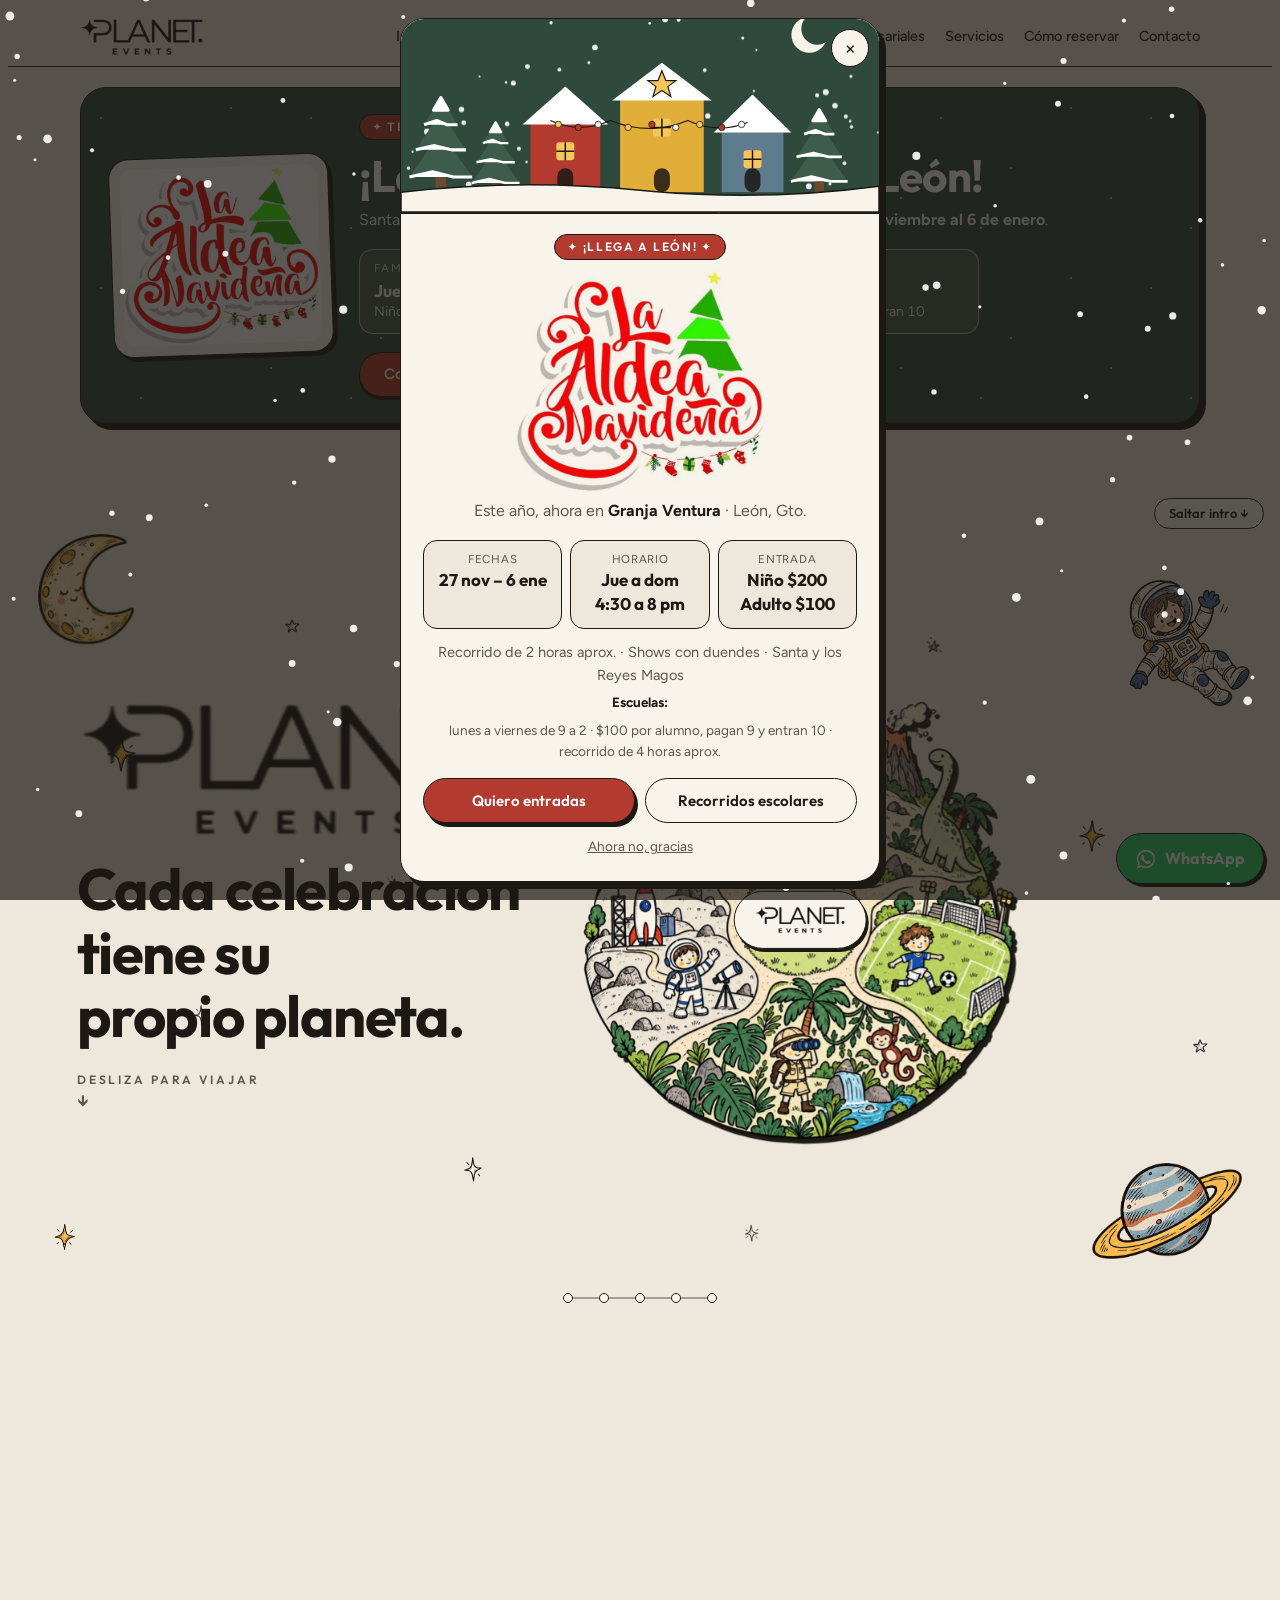
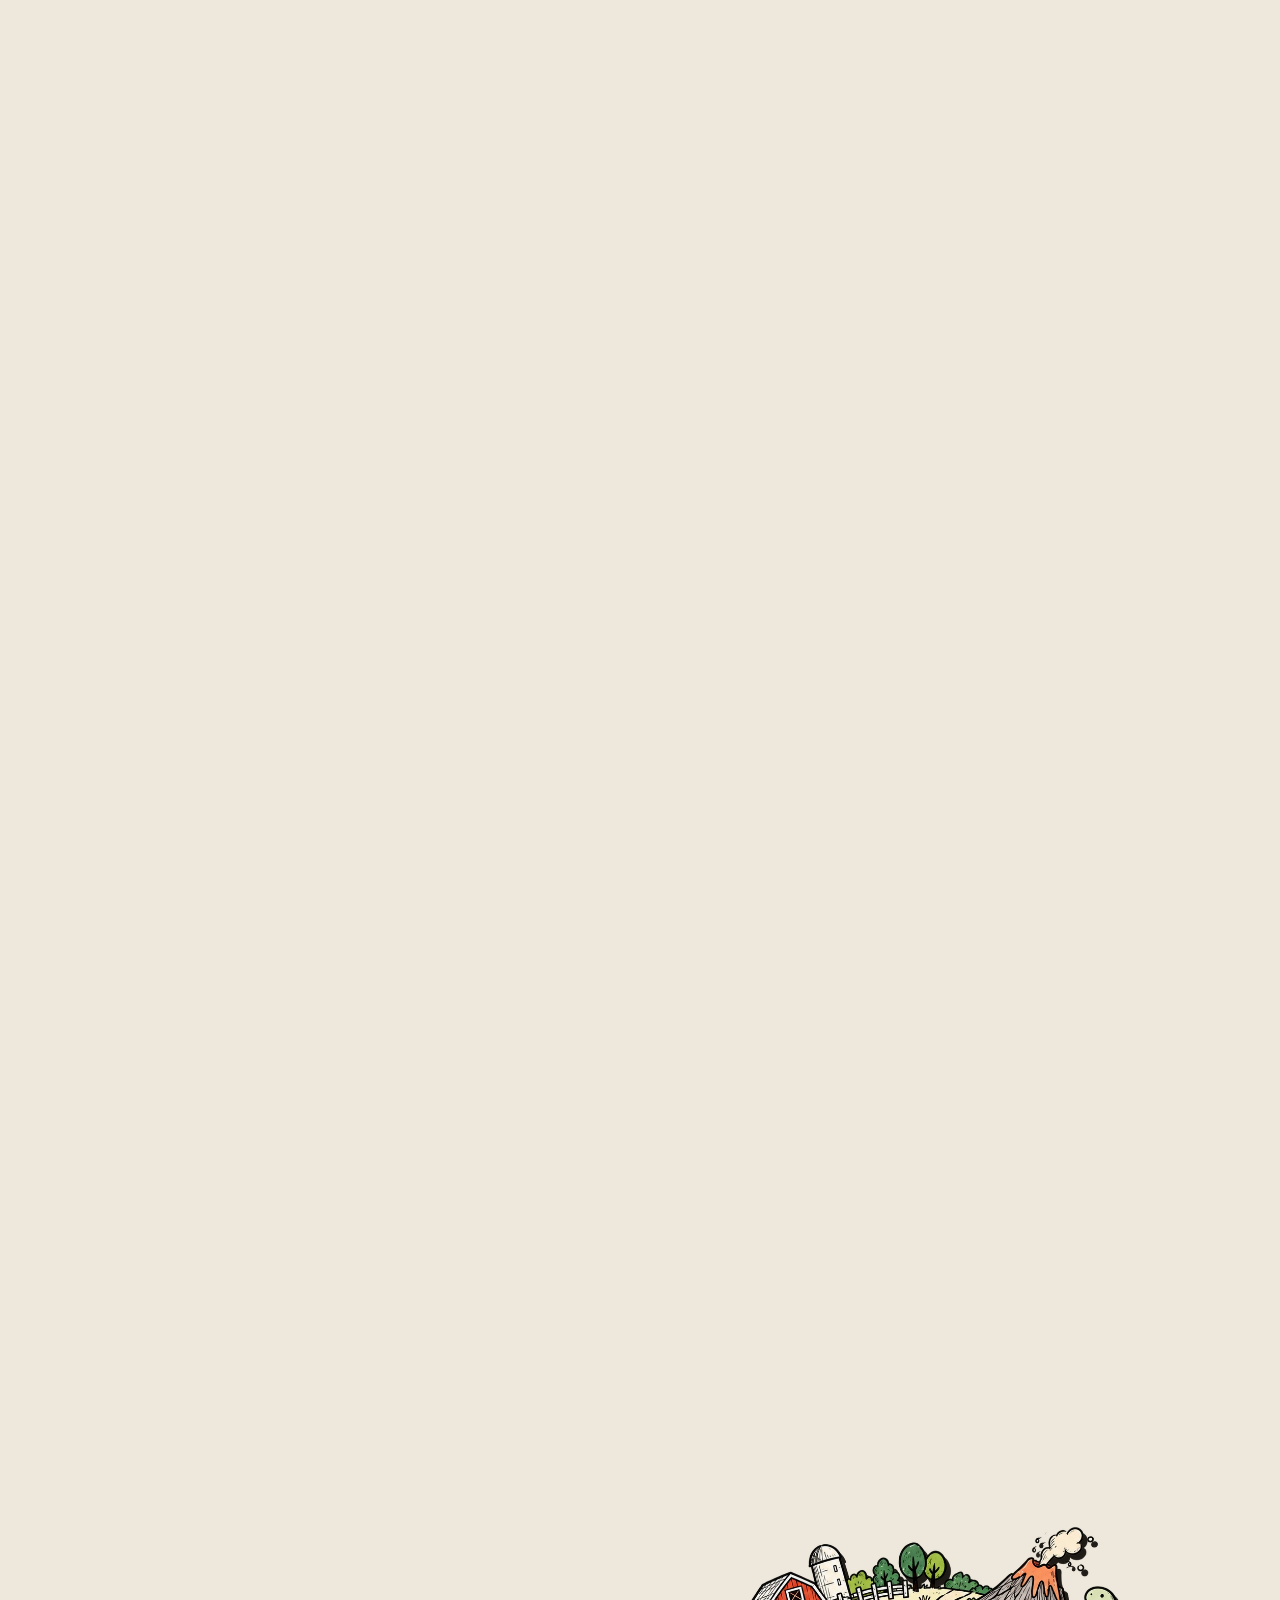
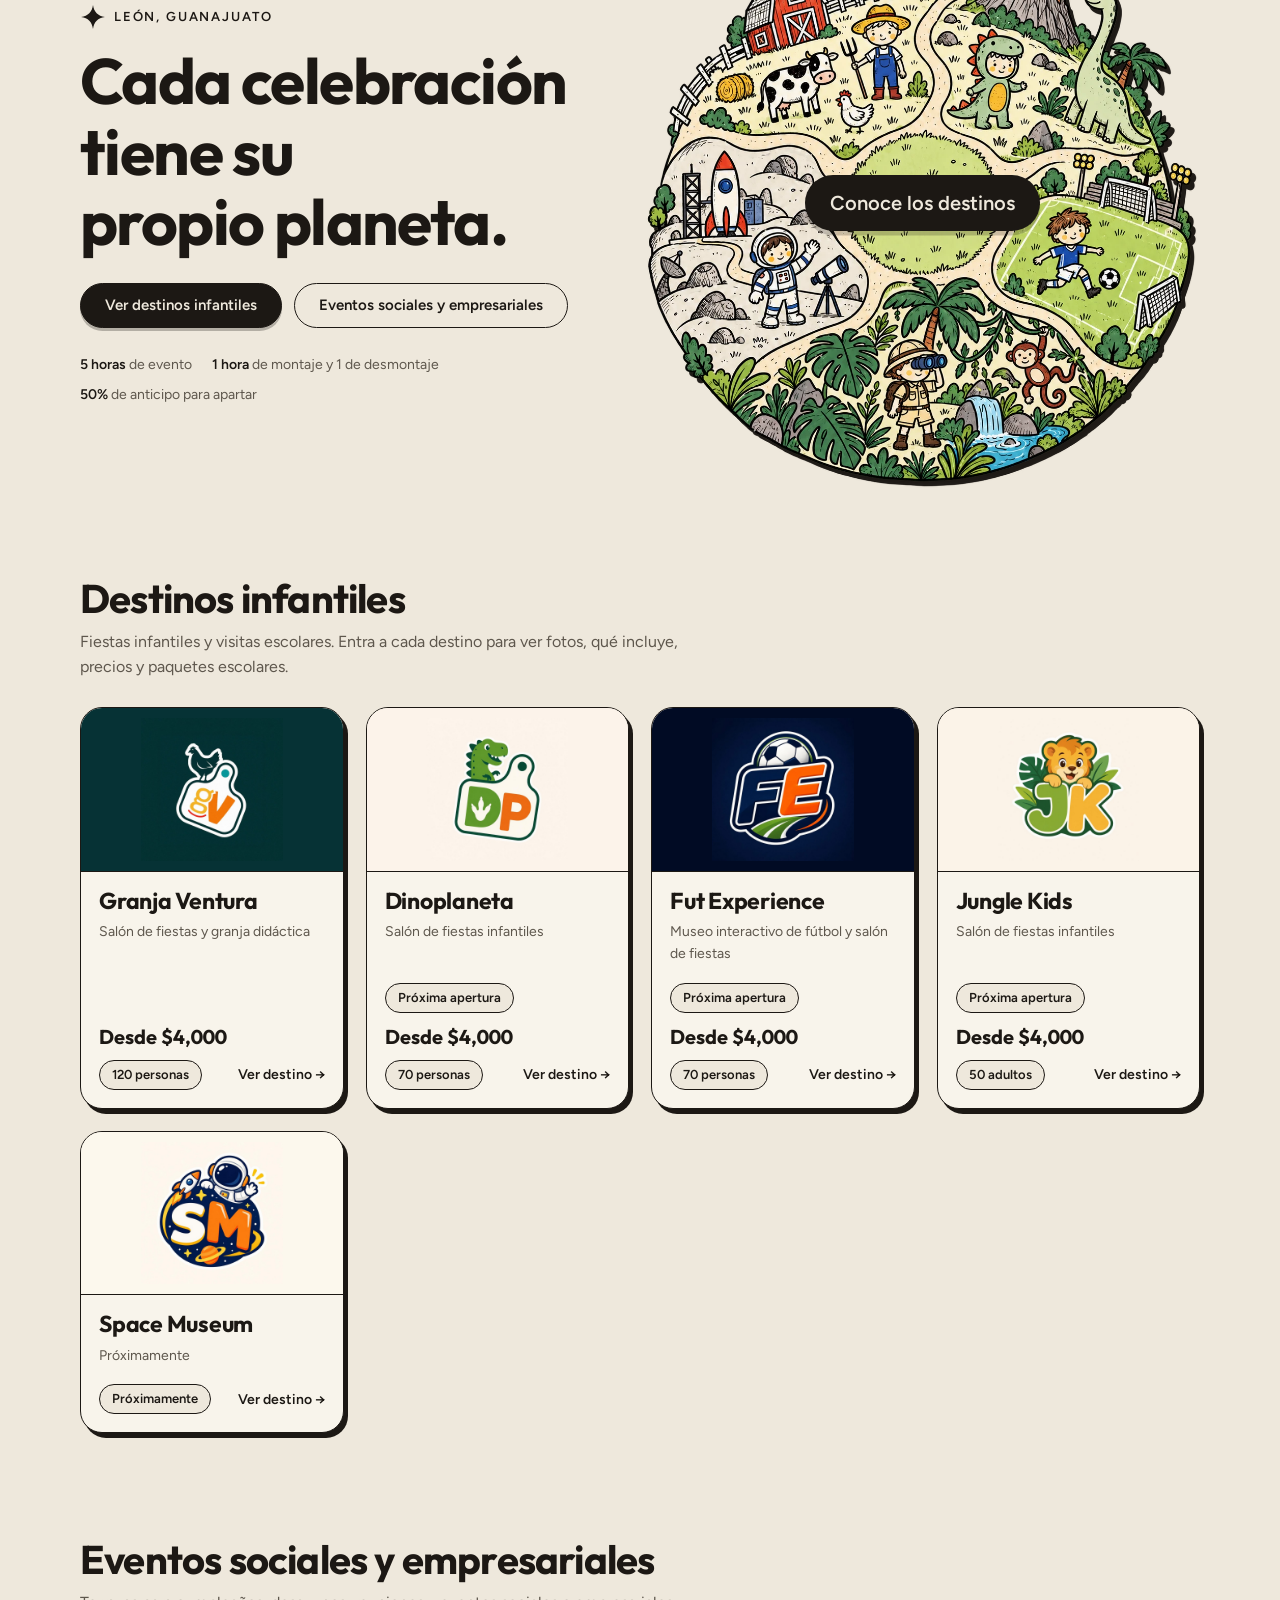
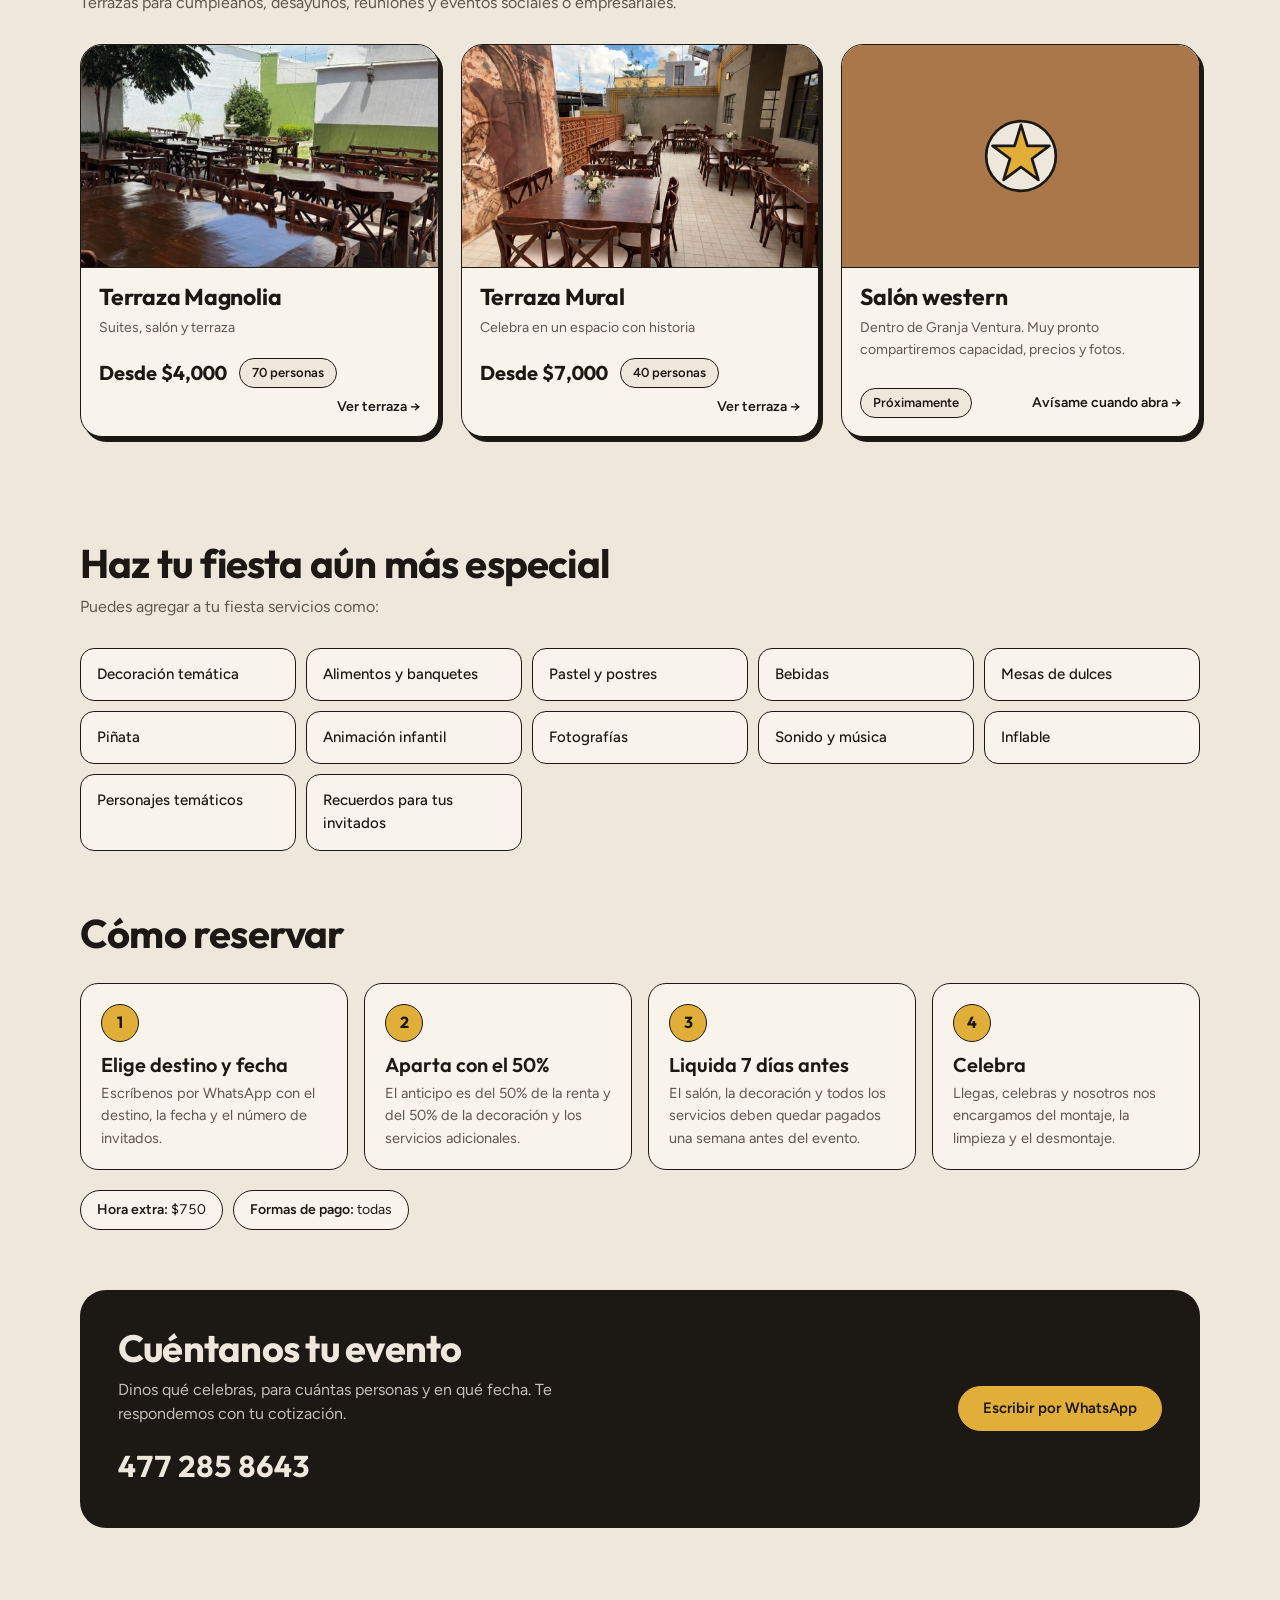
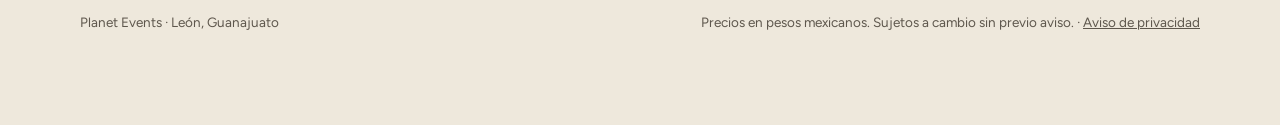
==== commit e9f54459: "Aldea Navideña: botones de compra de accesos (TicketCity) para familias Co-Authored-By: Claude Opus " ====
--- a/index.html
+++ b/index.html
@@ -54,7 +54,7 @@
       </ul>
       <p class="alb-pre" data-preventa-hasta="2026-11-28T00:00:00-06:00"><b>Preventa:</b> $100 por persona hasta el 27 de noviembre.</p>
       <div class="alb-cta">
-        <a class="btn alb-main" href="/aldea-navidena-recorridos/?tipo=publico#reservar">Reservar para mi familia</a>
+        <a class="btn alb-main" href="https://soldout.ticketcity.mx/site/elegir/evento/la-aldea-navidena-leon/foro/granja-ventura" target="_blank" rel="noopener">Comprar accesos</a>
         <a class="btn alb-sec" href="/aldea-navidena-recorridos/#reservar">Reservar para mi escuela</a>
       </div>
     </div>
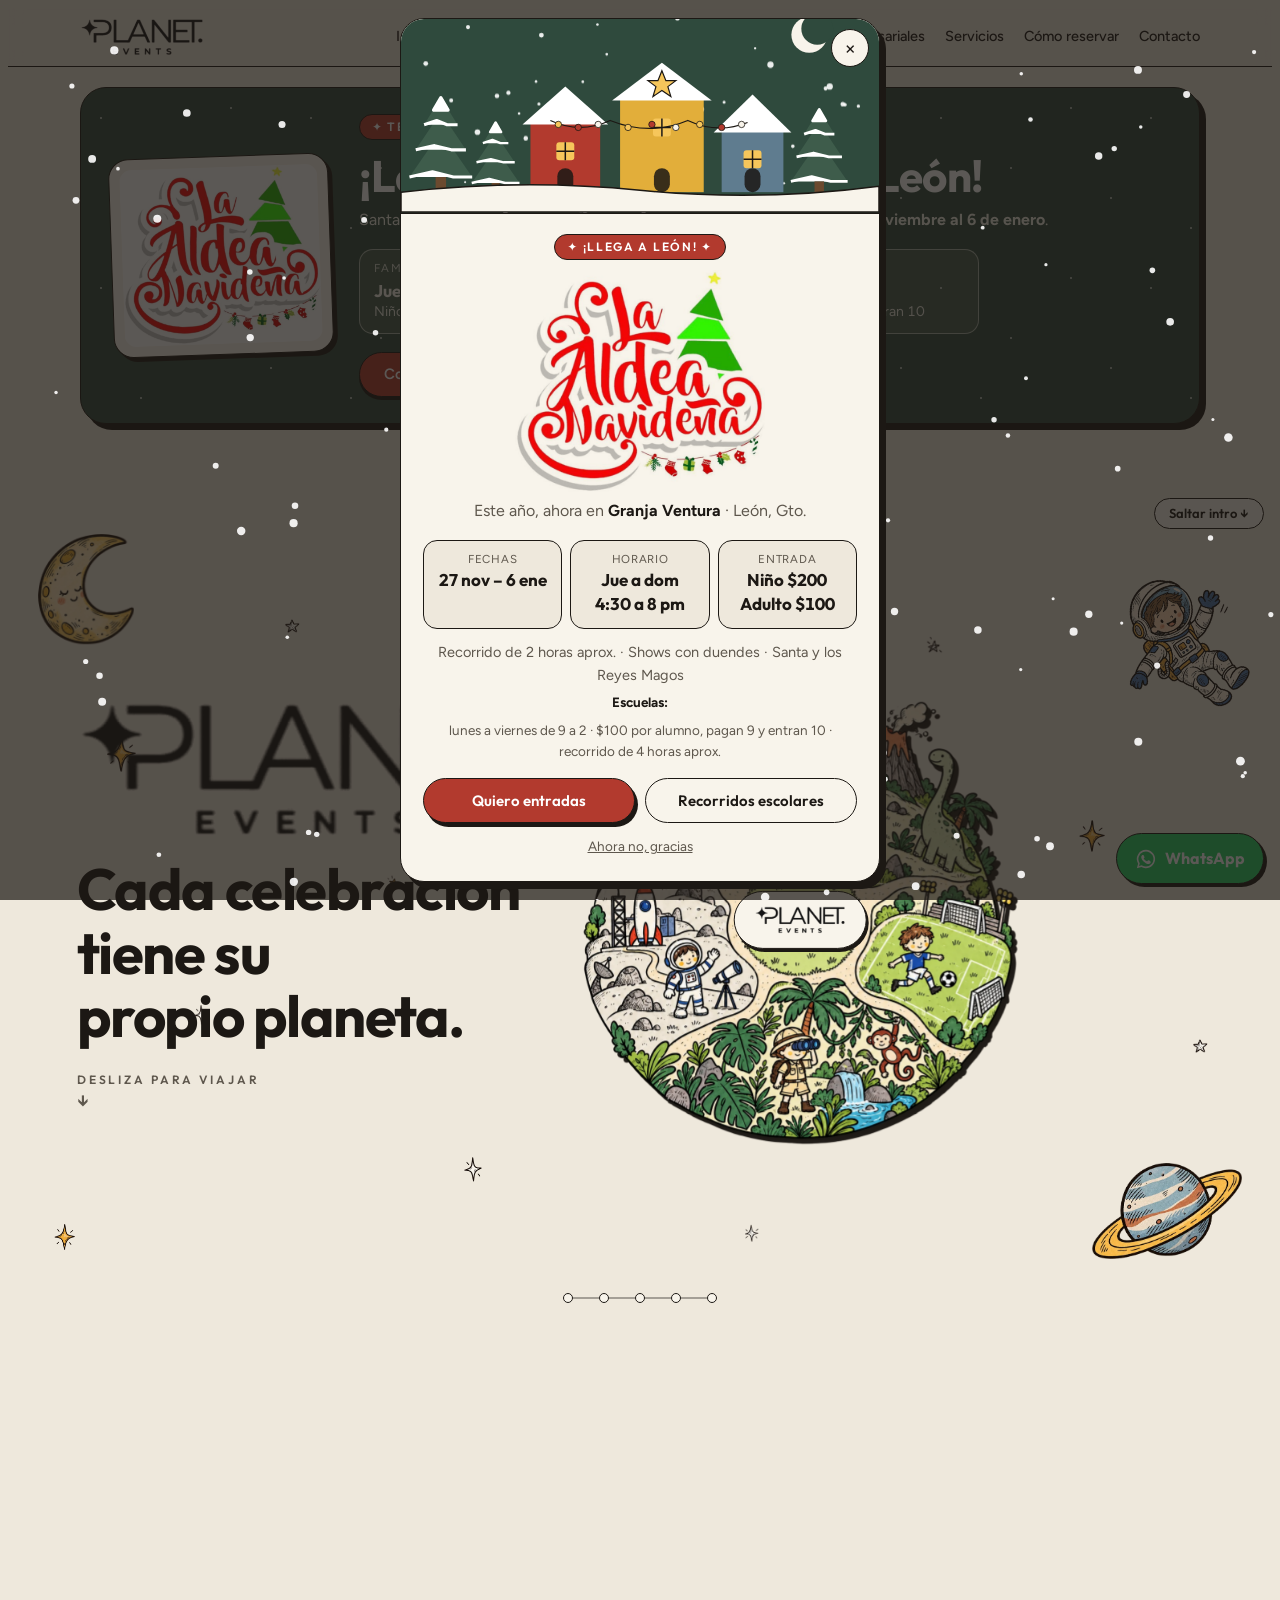
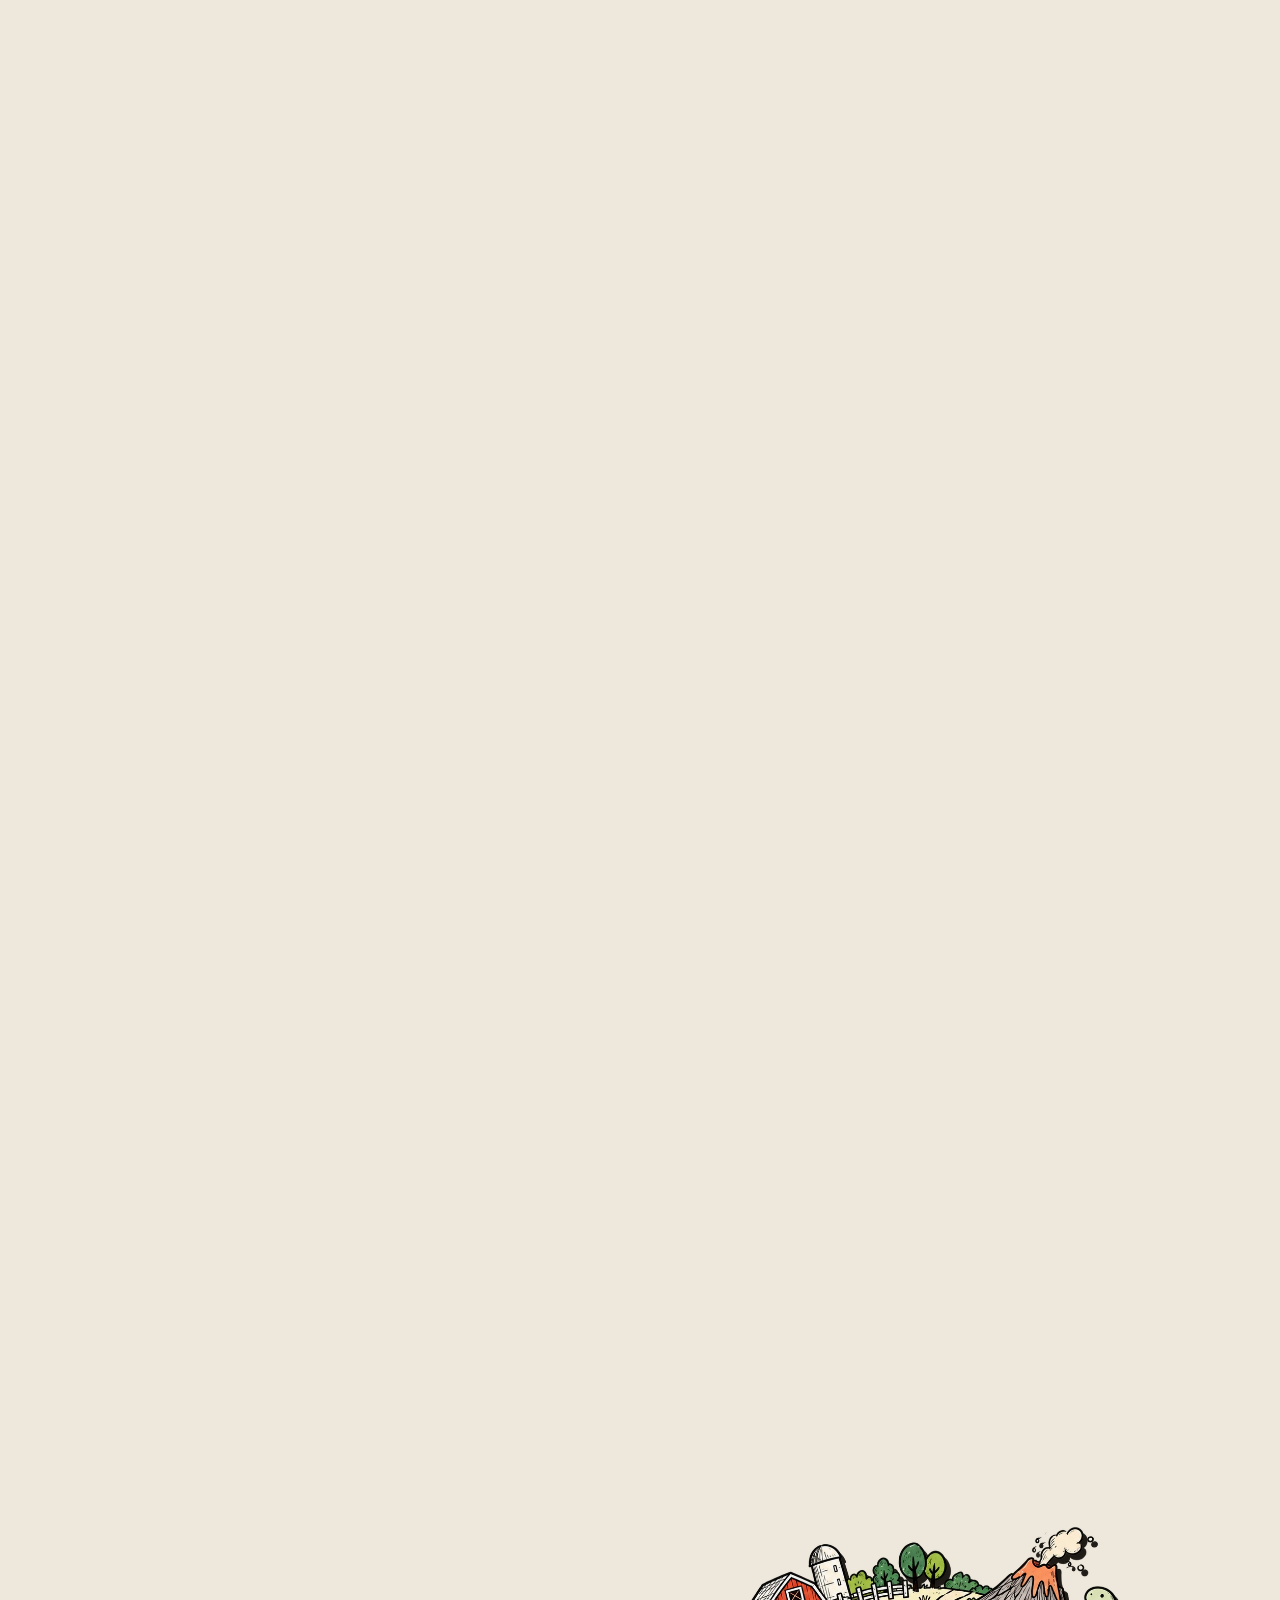
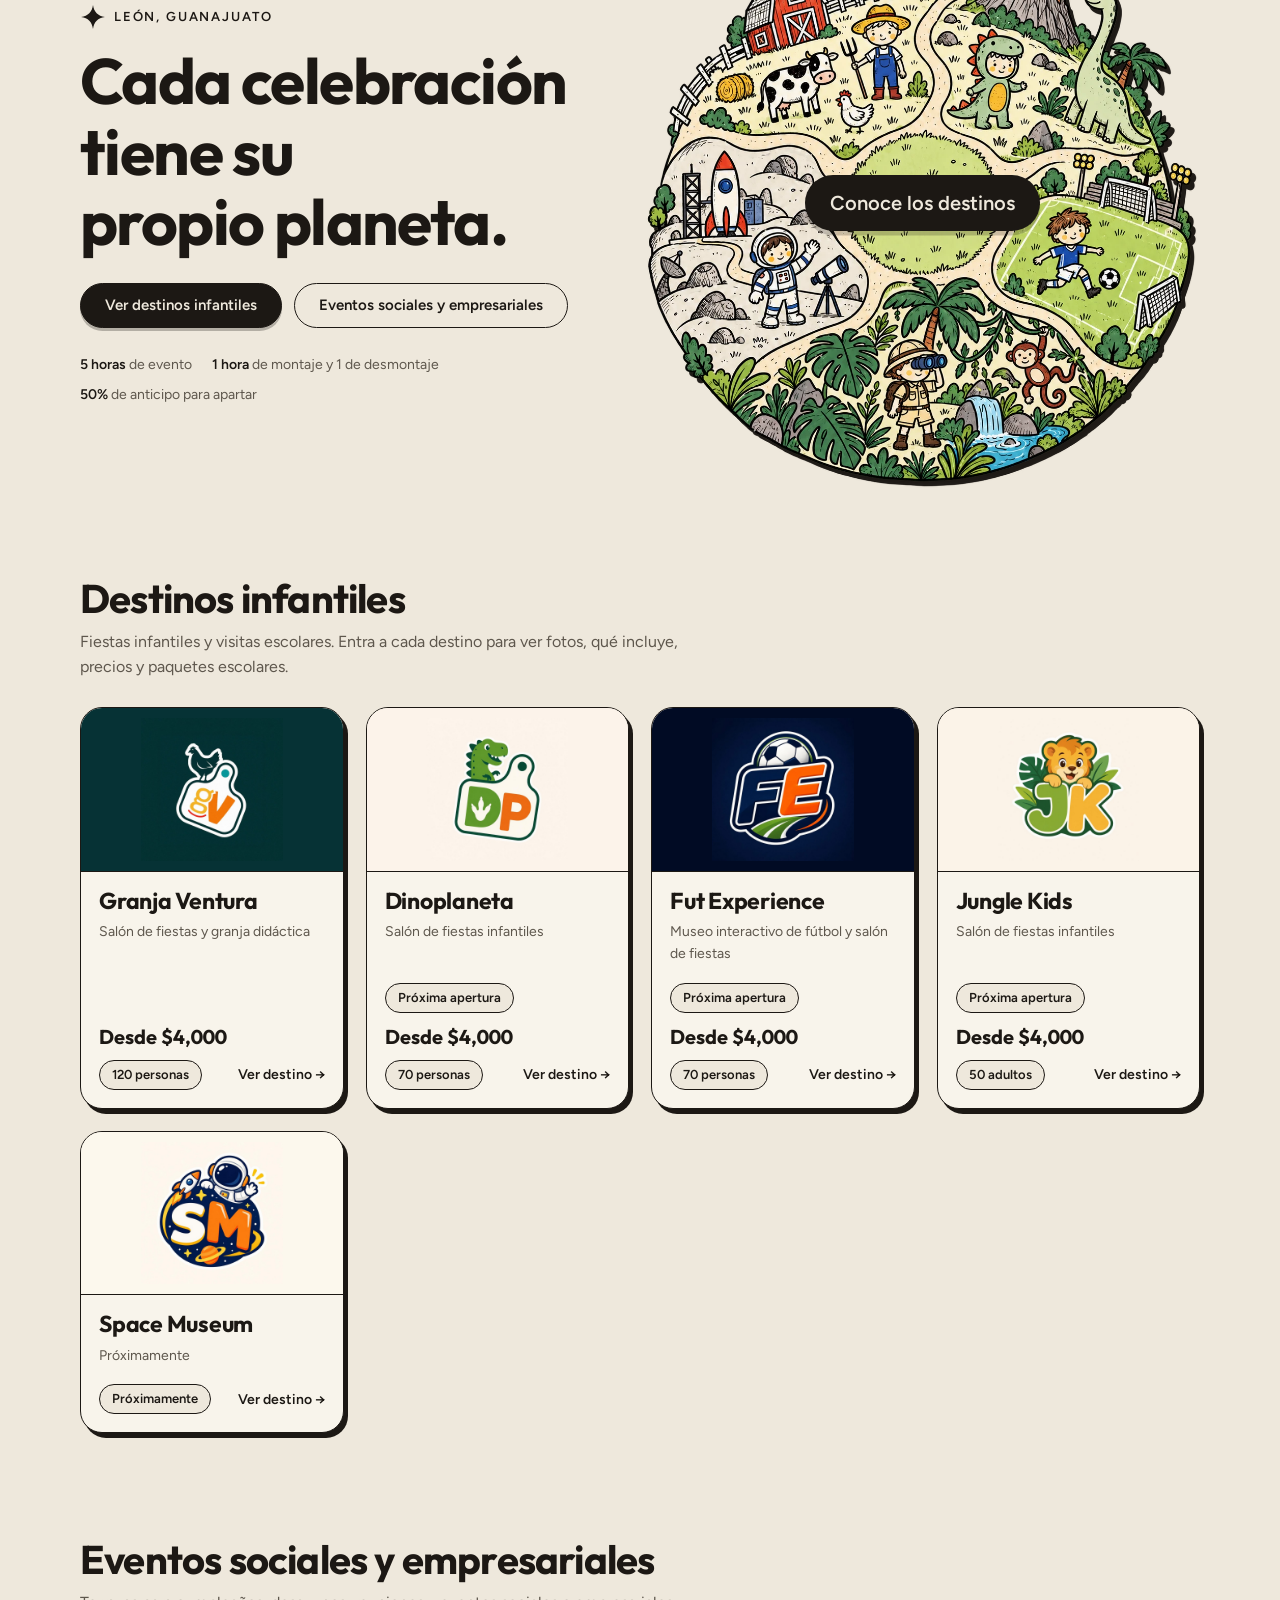
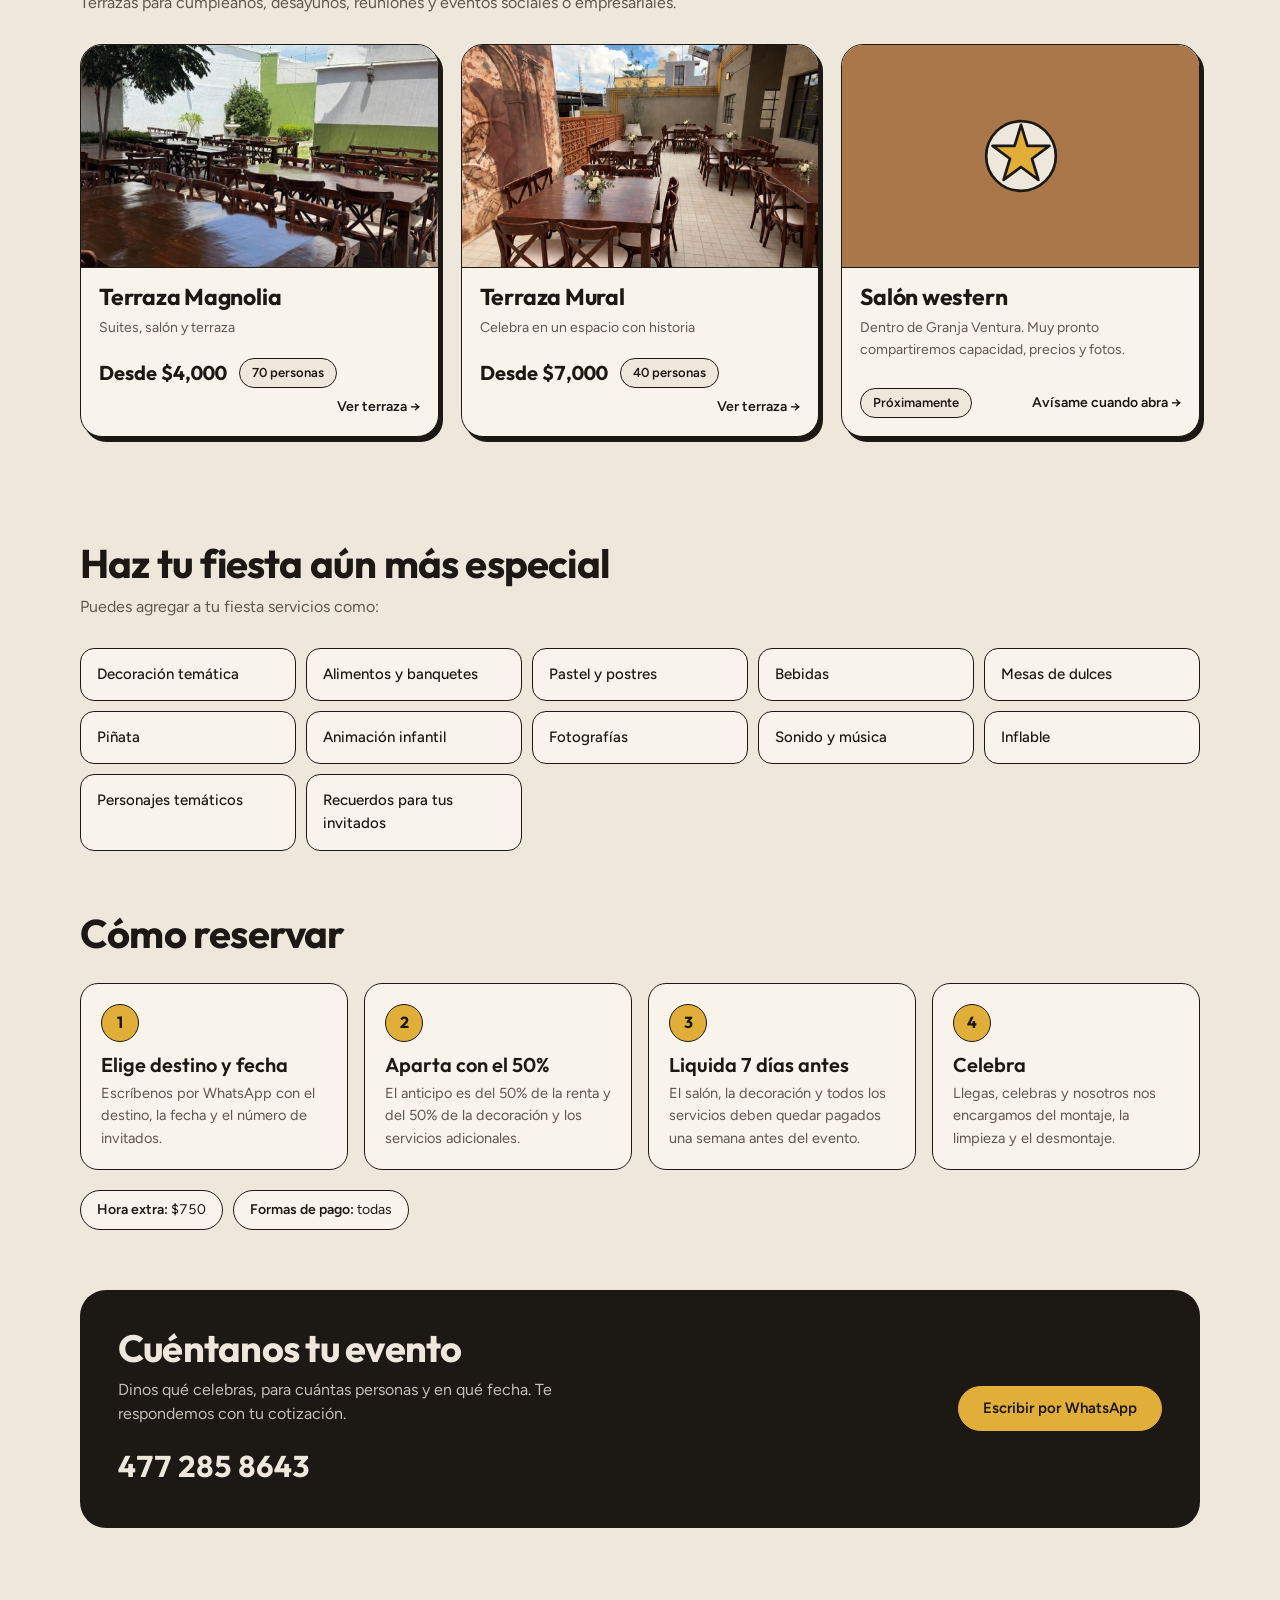
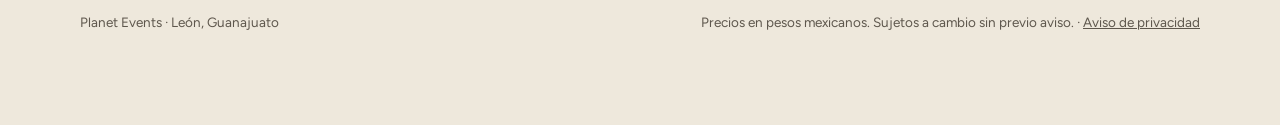
==== commit 5cc71150: "Aldea Navideña: botones de compra a la tienda propia con Stripe (adiós TicketCity) Co-Authored-By: C" ====
--- a/index.html
+++ b/index.html
@@ -54,7 +54,7 @@
       </ul>
       <p class="alb-pre" data-preventa-hasta="2026-11-28T00:00:00-06:00"><b>Preventa:</b> $100 por persona hasta el 27 de noviembre.</p>
       <div class="alb-cta">
-        <a class="btn alb-main" href="https://soldout.ticketcity.mx/site/elegir/evento/la-aldea-navidena-leon/foro/granja-ventura" target="_blank" rel="noopener">Comprar accesos</a>
+        <a class="btn alb-main" href="/aldea-navidena/boletos/">Comprar accesos</a>
         <a class="btn alb-sec" href="/aldea-navidena-recorridos/#reservar">Reservar para mi escuela</a>
       </div>
     </div>
@@ -150,7 +150,7 @@
   <span>Precios en pesos mexicanos. Sujetos a cambio sin previo aviso. · <a href="/aviso-de-privacidad/" style="color:inherit">Aviso de privacidad</a></span>
 </footer>
 
-<script src="/assets/medicion.js?v=20261108"></script>
+<script src="/assets/medicion.js?v=20261125"></script>
 <script src="/assets/sitio.js?v=20261110b"></script>
 <script src="/assets/aldea.js?v=20261109"></script>
 <script src="/assets/intro.js"></script>
